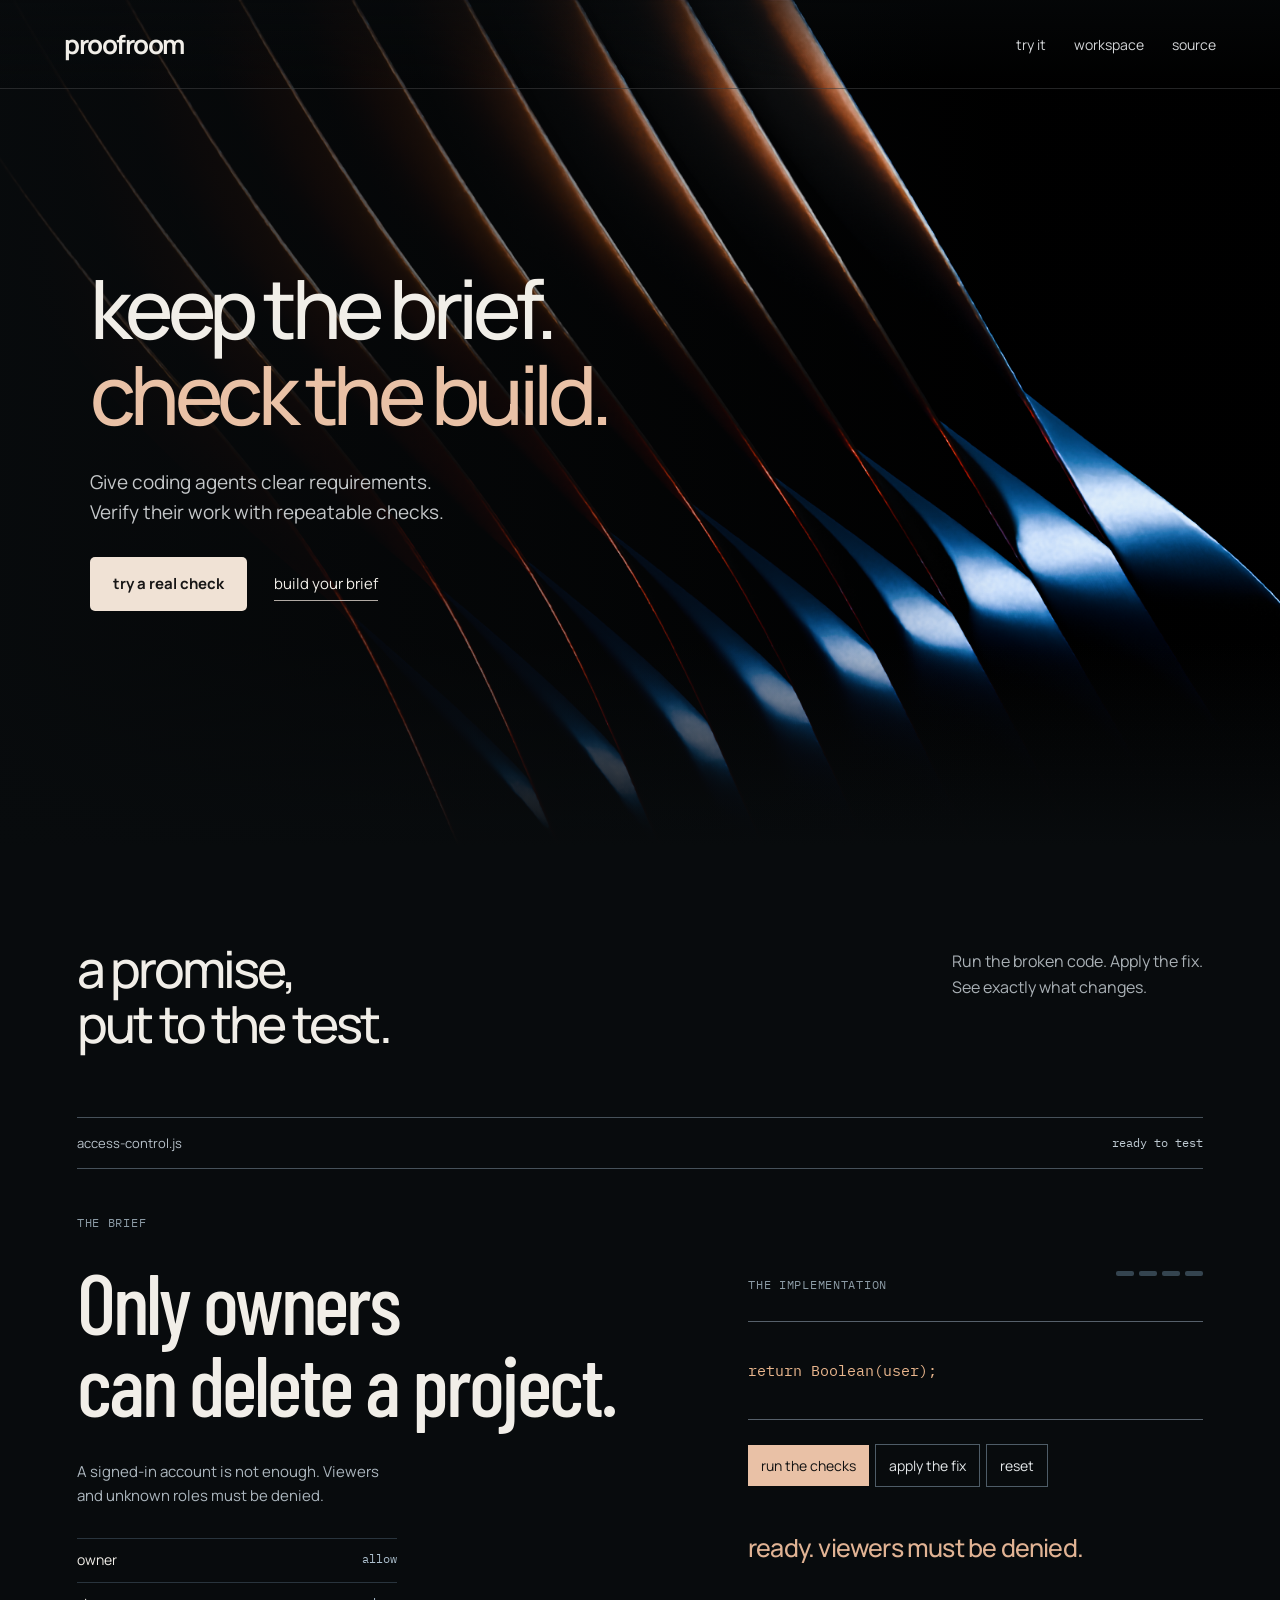
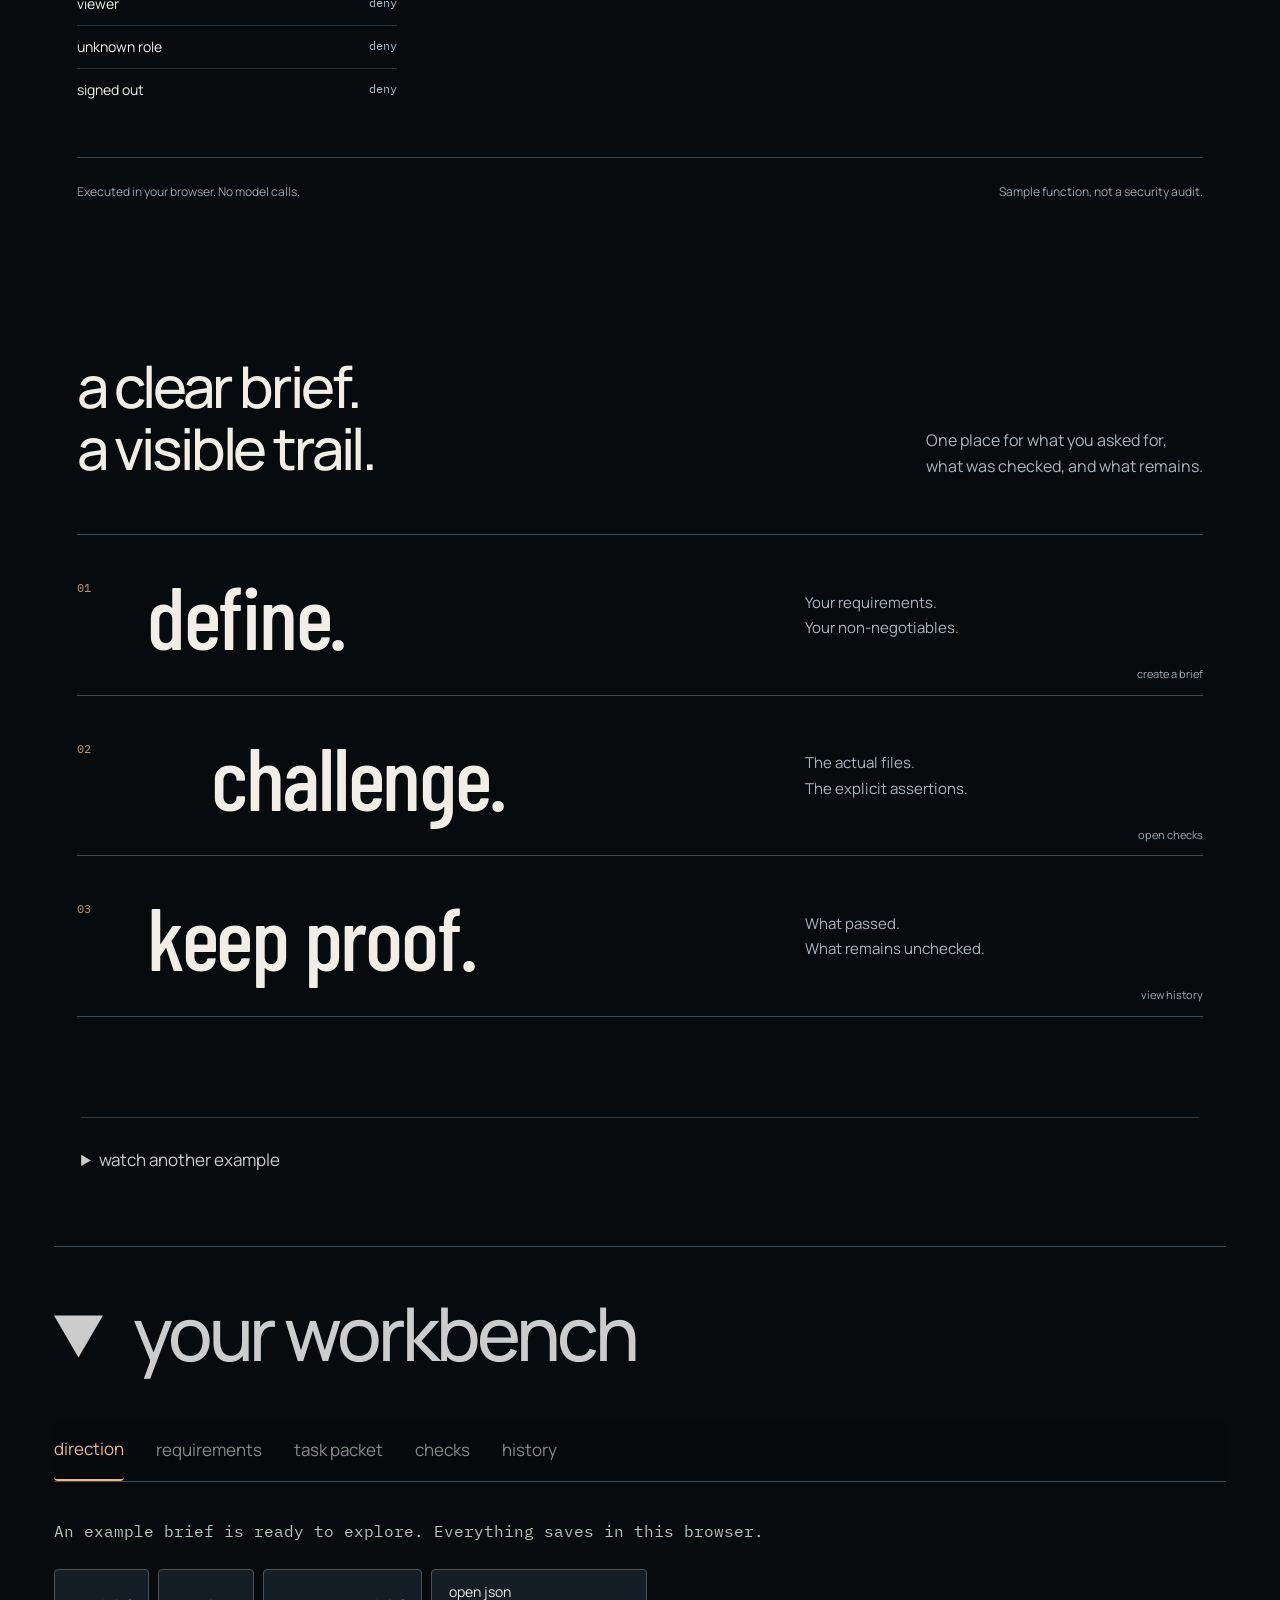
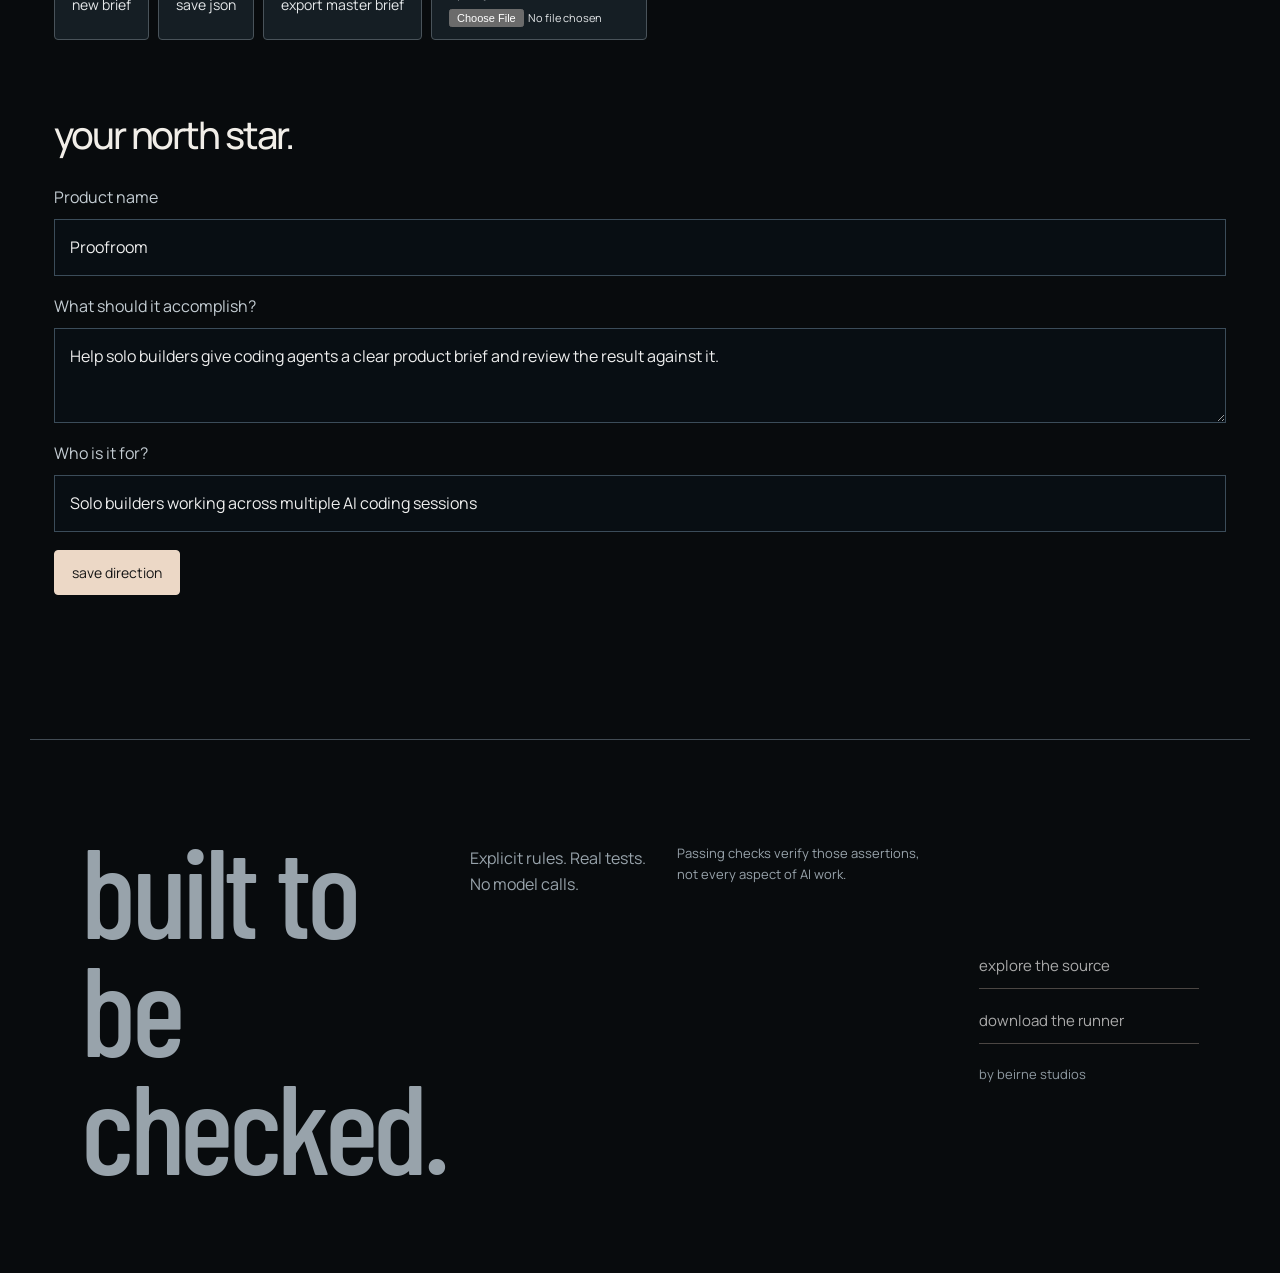
==== index.html @ 12f23645 "Replace card layouts with open typographic composition" ====
<!doctype html>
<html lang="en"><head><meta charset="utf-8"><meta name="viewport" content="width=device-width,initial-scale=1"><title>Proofroom | Keep your AI build on brief</title><meta name="description" content="Define your product, prepare an assignment for your coding AI, and review evidence against your approved requirements."><link rel="stylesheet" href="style.css?v=permissions-8"><link rel="stylesheet" href="cinematic.css?v=3"></head>
<body><header class="masthead"><a class="brand" href="./">proofroom</a><nav aria-label="Main"><a href="#quick-demo">Try it</a><a href="#workspace" id="open-workspace-nav">workspace</a><a href="https://github.com/ebeirne/proofroom" target="_blank" rel="noopener">Source</a></nav></header>
<main><section class="cinema-hero"><video id="hero-motion" autoplay muted loop playsinline preload="metadata" poster="wind-poster.png" aria-hidden="true"><source src="wind-1080p120.mp4" type="video/mp4"></video><div class="hero-shade"></div><div class="hero-copy"><h1>keep the brief.<br><span>check the build.</span></h1><p>Give coding agents clear requirements.<br>Verify their work with repeatable checks.</p><a class="hero-cta" href="#quick-demo">try a real check</a><a class="hero-secondary" href="#workspace" data-open-workspace>build your brief</a></div></section><section id="quick-demo" class="cinema-demo"><div class="section-heading"><h2>a promise,<br>put to the test.</h2><p>Run the broken code. Apply the fix.<br>See exactly what changes.</p></div><div class="app"><div class="toolbar"><span>access-control.js</span><span class="demo-badge" id="demo-badge">ready to test</span></div><div class="panels"><div class="brief"><small>THE BRIEF</small><h3>Only owners<br>can delete a project.</h3><p>A signed-in account is not enough. Viewers and unknown roles must be denied.</p><div class="requirement">owner<span>allow</span></div><div class="requirement">viewer<span>deny</span></div><div class="requirement">unknown role<span>deny</span></div><div class="requirement">signed out<span>deny</span></div></div><div class="evidence"><small>THE IMPLEMENTATION</small><div class="check-meter" aria-hidden="true"><i></i><i></i><i></i><i></i></div><pre id="demo-code">return Boolean(user);</pre><button id="run-demo">run the checks</button><button id="fix-demo">apply the fix</button><button id="reset-demo">reset</button><p id="demo-result" role="status" aria-live="polite">ready. viewers must be denied.</p><ul id="demo-cases" aria-label="Permission check results"></ul></div></div><div class="bottom"><span>Executed in your browser. No model calls.</span><span>Sample function, not a security audit.</span></div></div></section><section class="workflow"><div class="flow-heading"><h2>a clear brief.<br>a visible trail.</h2><p>One place for what you asked for,<br>what was checked, and what remains.</p></div><div class="flow-cards"><a href="#workspace" data-workspace-tab="0"><span class="flow-number">01</span><h3>define.</h3><p>Your requirements.<br>Your non-negotiables.</p><span class="flow-link">create a brief</span></a><a href="#workspace" data-workspace-tab="3"><span class="flow-number">02</span><h3>challenge.</h3><p>The actual files.<br>The explicit assertions.</p><span class="flow-link">open checks</span></a><a href="#workspace" data-workspace-tab="4"><span class="flow-number">03</span><h3>keep proof.</h3><p>What passed.<br>What remains unchecked.</p><span class="flow-link">view history</span></a></div></section><details class="recorded-demo"><summary>watch another example</summary><video controls playsinline preload="metadata" poster="proofroom-demo.jpg?v=technical2" aria-label="20 second Proofroom demo: a failing cart calculation is corrected and passes"><source src="proofroom-demo.mp4?v=technical2" type="video/mp4"></video><p>A recreated walkthrough using real test results. Brief, failed check, fix, passing receipt.</p></details>

<details class="advanced-workspace" open><summary>your workbench</summary><section id="workspace" class="brief-workspace"><p id="notice" role="status" aria-live="polite">An example brief is ready to explore. Everything saves in this browser.</p><div class="brief-toolbar"><button id="new">New brief</button><button id="download">Save JSON</button><button id="master">Export master brief</button><label class="file-label">Open JSON<input id="import" type="file" accept=".json,application/json"></label></div>
<section class="brief-panel"><h2>Your north star.</h2><form id="project-form"><label>Product name<input id="name" maxlength="160" required></label><label>What should it accomplish?<textarea id="goal" maxlength="4000" required></textarea></label><label>Who is it for?<input id="audience" maxlength="500" required></label><button class="primary">Save direction</button></form></section>
<section class="brief-panel"><h2>Make it specific.</h2><p>Each requirement needs an observable check. Human judgments stay human. Test requirements need a real test record.</p><div id="requirements"></div><details><summary>Add or edit a requirement</summary><form id="requirement-form"><div class="form-pair"><label>ID<input id="r-id" placeholder="R4" pattern="[a-zA-Z0-9_-]+" maxlength="64" required></label><label>Type<select id="r-kind"><option value="requirement">Requirement</option><option value="preference">Preference</option><option value="exclusion">Exclusion</option><option value="approval">Needs approval</option></select></label></div><label>What must be true?<textarea id="r-text" required maxlength="4000"></textarea></label><label>How will you check it?<textarea id="r-acceptance" required maxlength="4000"></textarea></label><label>Verification<select id="r-verification"><option value="human">Human review</option><option value="test">Executable test</option></select></label><label>Depends on IDs (optional, comma separated)<input id="r-deps"></label><div class="form-pair"><label>Decision key (optional)<input id="r-key" placeholder="animation" maxlength="100"></label><label>Decision value<input id="r-value" placeholder="trees-only" maxlength="500"></label></div><p class="small-note">Matching decision keys with different values are flagged. Free-text contradictions are not automatically understood.</p><button class="primary">Save requirement</button><button type="button" id="clear-requirement">Clear editor</button></form></details></section>
<section class="brief-panel"><h2>Close the gaps.</h2><div id="questions"></div><button id="save-answers">Save answers</button><form id="question-form"><label>Another decision to resolve<input id="new-question" required maxlength="4000"></label><button>Add question</button></form><div id="issues"></div><p id="brief-status"></p><label>Your name<input id="approver" maxlength="160" placeholder="Who approves this brief?"></label><button id="approval" class="primary">Approve this version</button><p class="small-note">Editing the brief invalidates its approval and clears the current task and review. This is a local acknowledgment, not an authenticated signature.</p></section>
<section class="brief-panel"><h2>One clear assignment.</h2><label>What should the AI do next?<textarea id="objective" placeholder="Implement the first demo flow."></textarea></label><div id="task-picks"></div><p class="small-note">Selected dependencies and all hard project rules travel with the task.</p><button id="make-task" class="primary">Prepare task packet</button><label>Copyable task instructions<textarea id="task-preview" readonly rows="10"></textarea></label><button id="task-download" disabled>Download TASK.md</button></section>
<section class="brief-panel"><h2>Check the actual files.</h2><p>Run repeatable file checks locally. No model calls, no AI tokens, no file uploads to a server.</p><p>Approve your brief first. Map checks to requirement IDs. Select the files your AI changed, then run a review session.</p><label>Checks (JSON)<textarea id="check-rules" rows="10" spellcheck="false"></textarea></label><p class="small-note">Operations: exists, contains, excludes, jsonEquals. Text checks match literal source, not running behavior. JSON checks use JSON Pointer paths. Requirements without checks remain not checked.</p><label>Select project text files<input id="check-files" type="file" multiple></label><p id="selected-files"></p><button id="run-checks" class="primary">Run automated checks</button><button id="demo-checks">Try a failing example</button><button id="download-receipt" disabled>Download receipt</button><div id="auto-results" role="status">No automated session yet.</div><p class="small-note">Files are read as text and never executed. Pass means this specific assertion passed, not that an entire feature is correct. Reports include hashes of the brief, rules and files. Choose fresh files after each code change.</p></section><section class="brief-panel"><h2>Run it where you build.</h2><p>Use the local runner for real Node tests. Use GitHub Actions to repeat them on every push, with a receipt attached to each run.</p><details><summary>Set up local or hosted verification</summary><p>Download or clone Proofroom, save your approved brief as proofroom-brief.json, and configure proofroom.config.json. Node.js 22 or newer is required.</p><pre class="command-example">node runner.cjs /path/to/project --allow-run --out report.json</pre><p>Test commands execute your project's code with your account's permissions. Run trusted projects only. They are not sandboxed locally.</p><p>For hosted runs, copy the runner files and <a href="https://github.com/ebeirne/proofroom/blob/main/.github/workflows/proofroom.yml" target="_blank" rel="noopener">Proofroom workflow</a> into your repository. It runs on pushes to main and manual dispatch, with read-only repository permissions and no configured secrets.</p><p>Private repositories can use the same local runner and GitHub workflow. The browser connection below reads public run status only. GitHub runner quotas and charges are separate from AI tokens.</p><a href="https://github.com/ebeirne/proofroom#local-and-github-verification" target="_blank" rel="noopener">Full setup instructions</a></details><label>Node tests for this project (JSON)<textarea id="node-tests" rows="5" spellcheck="false">[]</textarea></label><p class="small-note">Example: [{"id":"unit","requirement":"R1","args":["--test","test/cart.test.cjs"],"timeoutMs":30000}]. Commands run locally or in Actions, never in this webpage.</p><button id="export-config">Export runner config</button><p><a href="runner-kit.zip" download>Download local runner and GitHub workflow</a></p><label>Public GitHub repository<input id="github-repo" value="ebeirne/proofroom" placeholder="owner/repository"></label><button id="connect-github" class="primary">Connect public GitHub runs</button><p id="hosted-status" role="status"></p><div id="github-runs"></div><label>Import a runner receipt<input id="receipt-file" type="file" accept=".json,application/json"></label><h3>Recent sessions</h3><p class="small-note">Saved in this browser. Imported receipts are labeled separately and are not authenticated.</p><div id="session-history"></div></section></section>
</details><footer class="closing"><div><h2>built to be<br>checked.</h2><p>Explicit rules. Real tests. No model calls.</p><p class="boundary">Passing checks verify those assertions, not every aspect of AI work.</p></div><div class="closing-links"><a href="https://github.com/ebeirne/proofroom">explore the source</a><a href="runner-kit.zip" download>download the runner</a><span>by beirne studios</span></div></footer></main><script src="workspace-tabs.js"></script><script src="permissions-demo.js"></script><script src="quick-demo.js"></script><script src="cinematic.js"></script><script src="brief-core.js"></script><script src="workspace.js"></script><script src="verifier.js"></script><script src="auto-review.js"></script><script src="hosted.js"></script></body></html>
---- style.css ----
@import url('https://fonts.googleapis.com/css2?family=DM+Sans:wght@400;500;600;700&family=IBM+Plex+Mono:wght@400;500&display=swap');
:root{color-scheme:dark;--line:#292929;--muted:#a0a0a0;--ink:#ededed}*{box-sizing:border-box}html{background:#080808;color:var(--ink);scroll-behavior:smooth}body{margin:0;font:16px/1.6 'DM Sans',Arial,sans-serif}a{color:inherit;text-decoration:none}button,input,textarea,select{font:inherit}button,a,input,textarea,select{touch-action:manipulation}button,a{ -webkit-tap-highlight-color:transparent}button{cursor:pointer}button:disabled{opacity:.4;cursor:not-allowed}a:focus-visible,button:focus-visible,input:focus-visible,textarea:focus-visible,select:focus-visible,summary:focus-visible{outline:2px solid #eee;outline-offset:5px}[hidden]{display:none!important}.masthead{max-width:1280px;padding:32px 5vw;margin:auto;display:flex;justify-content:space-between;align-items:center}.brand{font-size:23px;font-weight:600;letter-spacing:-1px;position:relative}.brand:after{content:'';position:absolute;left:0;bottom:-5px;width:22px;height:1px;background:linear-gradient(90deg,#ff7990,#aa87ff,#72dcc5);background-size:300%;animation:spectrum 9s linear infinite;box-shadow:0 0 8px #a897ff80}.masthead nav{display:flex;gap:28px;font-size:13px;color:var(--muted);text-transform:lowercase}.masthead nav a:hover{color:white}main{max-width:1120px;margin:auto;padding:0 32px}.hero{padding:105px 0 64px}.hero h1{font-size:clamp(42px,6.4vw,80px);line-height:1.07;letter-spacing:-.065em;font-weight:500;margin:0 0 30px}.hero h1 span{color:#8c8c8c}.description{font-size:18px;max-width:610px;color:#b8b8b8;margin:0 0 14px}.hero-boundary{font:12px/1.8 'IBM Plex Mono',monospace;color:#858585}.start{display:inline-block;margin-top:20px}button,.primary,.file-label{border:1px solid #3b3b3b;background:#151515;color:#eee;padding:11px 18px;border-radius:4px;font-size:13px;text-transform:lowercase}button:hover,.file-label:hover{border-color:#888;background:#202020}.primary{background:#ececec;color:#101010;border-color:#ececec}.primary:hover{background:#fff;color:#000}.product-demo{border:1px solid var(--line);padding:40px;margin:0 0 30px;border-radius:5px;background:#0c0c0c}.product-demo h2{font-size:clamp(24px,3vw,36px);font-weight:500;line-height:1.2;letter-spacing:-1.2px;margin:0 0 15px;text-transform:lowercase}.product-demo p{color:#aaa;max-width:730px}.command-example{font:16px/1.6 'IBM Plex Mono',monospace;background:#111;border:1px solid #242424;padding:24px;overflow:auto;border-radius:3px}.quick-actions{display:flex;gap:10px;flex-wrap:wrap}#demo-result{font:14px/1.6 'IBM Plex Mono',monospace;margin-top:25px;padding:18px 0;border-top:1px solid var(--line);color:#bbb}#demo-result[data-status=fail]{color:#f3a0a0}#demo-result[data-status=pass]{color:#a4d9b3}.small-note{font-size:12px!important;line-height:1.7;color:#929292!important}.product-demo>a{font-size:12px;border-bottom:1px solid #555}.product-demo video{width:100%;max-height:520px;background:#000;display:block;margin:24px 0}section[aria-labelledby=demo-title]{background:transparent;border:0;padding:20px 0}.how{display:flex;gap:40px;justify-content:space-between;border-block:1px solid var(--line);margin:65px 0;padding:24px 0}.how p{display:flex;gap:15px;align-items:center;font-size:14px;text-transform:lowercase}.how b{font:12px 'IBM Plex Mono',monospace;color:#747474}summary{cursor:pointer;text-transform:lowercase;font-size:15px;padding:20px 0;color:#ccc}details{border-top:1px solid var(--line)}.advanced-workspace{margin:0 0 80px}.workspace-tabs{display:flex;gap:28px;border-bottom:1px solid var(--line);margin:18px 0 36px}.workspace-tabs button{border:0;border-radius:0;background:none;padding:14px 0;color:#888}.workspace-tabs button[aria-selected=true]{color:white;border-bottom:2px solid white}.brief-toolbar{display:flex;gap:10px;flex-wrap:wrap;margin:25px 0 45px}.file-label{cursor:pointer}.file-label input{max-width:180px;border:0;padding:0;display:block;margin-top:8px;font-size:11px}.brief-panel{margin:0 0 50px;max-width:850px}.brief-panel h2{font-size:32px;font-weight:500;letter-spacing:-1px;text-transform:lowercase;margin:20px 0}.brief-panel h3{font-size:17px;font-weight:500;margin:0 0 10px}.brief-panel p{color:#a5a5a5;font-size:14px}.brief-panel label{display:flex;flex-direction:column;gap:8px;font-size:13px;color:#aaa;margin:18px 0}.brief-panel input,.brief-panel textarea,.brief-panel select{width:100%;padding:12px 14px;background:#101010;border:1px solid #363636;border-radius:3px;color:#eee;min-width:0}.brief-panel textarea{min-height:95px;resize:vertical}.brief-panel textarea[spellcheck=false],#task-preview{font:12px/1.7 'IBM Plex Mono',monospace}input[type=checkbox]{width:17px;height:17px;accent-color:#fff}.brief-panel .pick{flex-direction:row;align-items:center}.form-pair{display:grid;grid-template-columns:1fr 1fr;gap:20px}.brief-row,#auto-results article,#github-runs article,#session-history article{padding:24px 0;border-bottom:1px solid var(--line)}.brief-row button{margin:8px 8px 0 0}#notice,#hosted-status,#brief-status{font:12px/1.7 'IBM Plex Mono',monospace;color:#b6c7bb;margin:20px 0}footer{padding:35px 0 55px;border-top:1px solid var(--line);color:#747474;font-size:11px;max-width:850px}footer>div{display:flex;gap:25px;margin-top:25px}footer a{color:#aaa}footer p{max-width:750px}.brief-panel a{border-bottom:1px solid #555}#session-history ul{font:12px/1.8 'IBM Plex Mono',monospace;padding-left:18px}@keyframes spectrum{to{background-position:300% 50%}}@media(max-width:650px){main{padding:0 22px}.masthead{padding:25px 22px}.masthead nav{gap:14px;font-size:11px}.hero{padding:65px 0 40px}.hero h1{font-size:42px}.description{font-size:16px}.product-demo{padding:23px}.how{gap:12px;flex-direction:column;margin:40px 0}.how p{margin:4px 0}.form-pair{grid-template-columns:1fr;gap:0}.brief-panel h2{font-size:28px}.command-example{padding:16px;font-size:13px}footer>div{flex-wrap:wrap}}@media(prefers-reduced-motion:reduce){*{animation:none!important;scroll-behavior:auto!important;transition:none!important}}

.recorded-demo{margin:25px 0}.recorded-demo video{width:100%;max-height:520px}.recorded-demo p{font-size:12px;color:#999}


/* Approved technical registration direction. */
:root{--line:#303238}body{font-family:'IBM Plex Mono',monospace}.masthead{max-width:none;padding:25px 4vw;border-bottom:1px solid var(--line)}.brand{font-size:15px;letter-spacing:-.7px;font-weight:500}.brand:after{display:none}.masthead nav{font-size:11px}main{max-width:1600px;padding:0 4vw}.registration-intro{display:grid;grid-template-columns:1fr 1.5fr;gap:10vw;padding:68px 4vw 20px;align-items:start}.registration-intro p{max-width:340px;font-size:16px;line-height:1.6;margin:0}.registration-intro h1{font-size:clamp(25px,3vw,43px);font-weight:400;line-height:1.13;letter-spacing:-1.8px;margin:0}.registration-intro h1 span{color:#888}.registration{margin:38px 0 0;border-block:1px solid #333;position:relative;padding:30px 0;overflow:hidden}.registration:before,.registration:after{content:'+';position:absolute;color:#888;top:4px;font-size:20px}.registration:before{left:0}.registration:after{right:0}.registration-word{font:500 clamp(55px,14.2vw,220px)/1.25 'IBM Plex Mono',monospace;letter-spacing:-.1em;position:relative;isolation:isolate;width:max-content;margin:auto;color:#ecece5;white-space:nowrap}.registration-word:before{content:attr(data-word);position:absolute;inset:0;color:#335dff;transform:translate(9px,12px);z-index:-1;transition:transform 900ms cubic-bezier(.2,.7,.2,1),opacity 600ms}.registration-word span{mix-blend-mode:screen}.registration[data-state=pass] .registration-word:before{transform:translate(0,0);opacity:.3}.registration[data-state=fail] .registration-word:before{transform:translate(15px,12px);opacity:1}.registration-key{display:flex;justify-content:space-between;font-size:10px;color:#8f96a9;margin:25px 12px 0}.product-description{font-size:13px;color:#a8a8af;line-height:1.8;margin:30px 4vw 45px}.primary{background:#335dff;border-color:#335dff;color:white}.primary:hover{background:#4269ff;color:white}.workspace-tabs button[aria-selected=true]{color:#a5b6ff;border-color:#335dff}.product-demo{margin:0 4vw 30px;padding:30px 0;border:0;border-top:1px solid #333;border-radius:0;background:none}.product-demo h2{font-family:'IBM Plex Mono',monospace;font-size:clamp(23px,2.7vw,37px);font-weight:400;letter-spacing:-1.5px}.command-example{font-size:17px;background:#0d0e11;border-color:#2b2d33;border-radius:0}.product-demo p{font-size:13px}.quick-actions button{border-radius:0}#demo-result{font-size:17px}#demo-result[data-status=fail]{color:#a5b6ff}#demo-result[data-status=pass]{color:#a4d9b3}.how,.advanced-workspace,.recorded-demo,footer{margin-left:4vw;margin-right:4vw}.brief-panel h2{font-size:28px;font-weight:400}.brief-panel h3{font-size:16px}input,textarea,select,button{border-radius:0!important}.recorded-demo{margin-block:25px}.recorded-demo video{width:100%;max-height:520px}.recorded-demo p{font-size:12px;color:#999}@media(max-width:650px){.masthead nav{gap:12px;font-size:9px}.brand{font-size:13px}.registration-intro{grid-template-columns:1fr;gap:25px;padding:40px 2vw 10px}.registration-intro p{font-size:13px}.registration-intro h1{font-size:29px;letter-spacing:-1.2px}.registration{margin-top:25px}.registration-word{font-size:14vw}.registration-key{font-size:8px;margin-inline:0}.product-description{margin:25px 2vw}.product-demo,.how,.advanced-workspace,.recorded-demo,footer{margin-inline:2vw}.product-demo{padding:25px 0}.registration-word:before{transform:translate(4px,6px)}.registration[data-state=fail] .registration-word:before{transform:translate(6px,6px)}#demo-result{font-size:13px}.product-demo h2{font-size:25px}.registration-intro h1{overflow-wrap:normal}}@media(prefers-reduced-motion:reduce){.registration-word:before{transition:none}}

/* Spacious type and a quiet, continuous blue atmosphere. */
body{font-size:18px;isolation:isolate}body:before{content:'';position:fixed;inset:-20%;z-index:-1;pointer-events:none;background:radial-gradient(ellipse at 80% 25%,#234bff25,transparent 43%),radial-gradient(ellipse at 15% 78%,#1b7ca91c,transparent 38%);animation:blue-breath 14s ease-in-out infinite alternate;will-change:transform,opacity}.masthead{padding-block:30px}.brand{font-size:22px}.masthead nav{font-size:16px;gap:25px}.registration-intro p{font-size:25px;color:#92abff}.registration-intro h1{font-size:clamp(32px,3.8vw,55px)}.registration-intro h1 span{color:#8ca6ff}.registration-key{font-size:15px;color:#a3b9ff}.product-description{font-size:20px;line-height:1.6;color:#c3c7d4}.product-demo h2{font-size:clamp(29px,3.5vw,46px)}.product-demo p{font-size:18px}.product-demo .small-note{font-size:16px!important}.command-example{font-size:23px;padding:25px;border-color:#3b4b75;background:#10162680}.quick-actions button,button,.primary,.file-label{font-size:17px;padding:14px 21px}.product-demo>a{font-size:17px}#demo-result{font-size:21px;padding:23px 0}summary{font-size:21px;padding:28px 0}.workspace-tabs{gap:36px}.workspace-tabs button{font-size:21px}.brief-panel{max-width:960px}.brief-panel h2{font-size:36px}.brief-panel h3{font-size:21px}.brief-panel p,.brief-panel label{font-size:17px}.brief-panel .small-note{font-size:15px!important}.brief-panel input,.brief-panel textarea,.brief-panel select{font-size:18px;padding:15px}.brief-panel textarea[spellcheck=false],#task-preview{font-size:16px;line-height:1.7}#notice,#hosted-status,#brief-status{font-size:16px}#session-history ul{font-size:16px}footer{font-size:16px;color:#a4a7b0;max-width:none;padding-block:35px}.recorded-demo p{font-size:16px}.registration-word:before{animation:ink-breath 8s ease-in-out infinite alternate}.registration[data-state=pass] .registration-word:before{animation:none}.registration{border-color:#455379}.primary{background:#4168fa}@keyframes blue-breath{from{opacity:.4;transform:translate(-2%,1%) scale(1)}to{opacity:1;transform:translate(2%,-2%) scale(1.06)}}@keyframes ink-breath{from{filter:brightness(.85)}to{filter:brightness(1.4)}}@media(max-width:650px){.brand{font-size:19px}.masthead nav{font-size:13px;gap:14px}.registration-intro p{font-size:22px}.registration-intro h1{font-size:32px}.registration-key{font-size:12px}.product-description{font-size:18px}.product-demo h2{font-size:29px}.product-demo p{font-size:17px}.command-example{font-size:19px}.quick-actions{gap:10px}.quick-actions button{font-size:16px;padding:12px 16px}#demo-result{font-size:17px}.brief-panel h2{font-size:29px}.workspace-tabs{gap:24px}.workspace-tabs button{font-size:18px}summary{font-size:19px}}@media(prefers-reduced-motion:reduce){body:before,.registration-word:before{animation:none!important;will-change:auto}}

.registration-intro{display:block;padding:65px 4vw 25px}.registration-intro h1{font-size:clamp(29px,3.8vw,55px);max-width:1100px;line-height:1.2}.registration+#quick-demo{margin-top:55px}@media(max-width:650px){.registration-intro{padding:40px 2vw 15px}.registration-intro h1{font-size:29px}.registration+#quick-demo{margin-top:35px}}

#registration-field{position:fixed;inset:0;width:100%;height:100%;z-index:-1;pointer-events:none}body:before{z-index:-2}

/* Pure black, with color confined to the registration marks. */
html,body{background:#000}body:before{display:none}

/* Put the working example first and keep the editor quiet. */
.registration-intro{padding-top:36px;padding-bottom:12px}
.registration{margin-top:18px;padding:12px 0}
.registration-word{font-size:clamp(54px,9vw,136px)}
.registration-key{margin-top:8px}
.registration+#quick-demo{margin-top:24px}
.product-demo{padding-top:24px}
.advanced-workspace[open]{background:#08090bf5;padding:0 24px 24px}
#demo-cases{padding:0;list-style:none;font-size:16px;line-height:1.9}
#demo-cases [data-status=fail]{color:#a5b6ff}
#demo-cases [data-status=pass]{color:#a4d9b3}
@media(max-width:650px){.registration-word{font-size:12vw}.advanced-workspace[open]{padding-inline:14px}#demo-cases{font-size:14px}.registration-intro h1{font-size:27px}}
---- cinematic.css ----
@import url('https://fonts.googleapis.com/css2?family=Barlow+Condensed:wght@500;600&display=swap');
@import url('https://fonts.googleapis.com/css2?family=Manrope:wght@400;500;600;700&display=swap');
:root{--line:#303637;--ink:#f1eee8;--accent:#e8bea1}html,body{background:#080b0d;color:var(--ink)}body{font:17px/1.6 Manrope,sans-serif}main{max-width:none;padding:0}.masthead{position:absolute;z-index:3;inset:0 0 auto;border-color:#ffffff20;padding:26px 5vw;background:linear-gradient(#080b0d85,transparent)}.brand{font:700 26px Manrope;letter-spacing:-1.5px}.masthead nav{font:14px Manrope;gap:28px;color:#d3d5d7}.cinema-hero{position:relative;min-height:740px;height:94svh;max-height:1000px;isolation:isolate;display:flex;align-items:center;overflow:hidden}.cinema-hero video{position:absolute;inset:0;width:100%;height:100%;object-fit:cover;z-index:-3}.hero-shade{position:absolute;inset:0;z-index:-2;background:linear-gradient(90deg,#080b0dee,#080b0d80 42%,#080b0d05 78%),linear-gradient(0deg,#080b0d,transparent 24%)}.hero-copy{padding:110px 7vw 80px;max-width:1000px}.hero-copy h1{font:500 clamp(48px,6.4vw,96px)/1.05 Manrope;letter-spacing:-.067em;margin:0 0 30px}.hero-copy h1 span{color:#e9c1a6}.hero-copy p{font-size:19px;color:#c5c8ca;line-height:1.6;margin:0 0 30px}.hero-cta{display:inline-block;background:#f0e2d5;color:#171616;padding:15px 23px;border-radius:5px;font-size:15px;font-weight:700}.hero-cta:hover{background:white}.hero-secondary{font-size:15px;margin-left:27px;border-bottom:1px solid #b1aaa4;padding-bottom:6px}.cinema-demo,.workflow,.advanced-workspace,.recorded-demo,footer{max-width:1120px;margin:0 auto;padding-left:24px;padding-right:24px}.cinema-demo{padding-top:30px;padding-bottom:90px;scroll-margin-top:30px}.section-heading{display:flex;justify-content:space-between;align-items:end;gap:25px;margin-bottom:35px}h2,.brief-panel h2{font-family:Manrope,sans-serif;letter-spacing:-.055em;font-weight:500}.section-heading h2,.workflow h2{font-size:clamp(35px,4.5vw,60px);line-height:1.08;margin:0}.section-heading p{color:#a9b0b5;font-size:16px}.app{background:#10161a;border:1px solid #3a464e;border-radius:10px;overflow:hidden;box-shadow:0 25px 90px #0006}.toolbar{display:flex;justify-content:space-between;padding:19px 25px;font-size:13px;border-bottom:1px solid #ffffff14;color:#b8c2ca}.dot{color:#e4b899}.panels{display:grid;grid-template-columns:1fr 1.15fr}.brief{padding:35px;border-right:1px solid #ffffff14}.brief small,.evidence small{color:#8b9aa4;font:12px 'IBM Plex Mono';letter-spacing:.06em}.brief h3{font-size:31px;font-weight:500;line-height:1.25;letter-spacing:-1px;margin:25px 0}.brief p{font-size:15px;color:#acb6be;max-width:330px}.requirement{border-top:1px solid #ffffff14;padding:14px 0;font-size:14px;display:flex;justify-content:space-between}.requirement span{color:#adc0ce}.evidence{padding:35px;background:#0c1115}.evidence pre{font:15px/1.8 'IBM Plex Mono';padding:24px 0;white-space:pre-wrap;overflow-wrap:anywhere;color:#e3bb9e;min-height:95px}.evidence button,button,.primary,.file-label{font:14px Manrope;padding:12px 17px;border:1px solid #49535a;color:#e5e8ea;background:#151e24;border-radius:4px!important}.evidence button{margin:0 6px 10px 0}.evidence button:first-of-type,.primary{background:#ecd8c6;color:#151515;border-color:#ecd8c6}.primary:hover{background:#fff0e3;color:#111}.evidence #demo-result{font:500 18px/1.5 Manrope;min-height:55px;padding:20px 0 0;margin:8px 0;color:#e1b394;border:0}.evidence #demo-result[data-status=pass]{color:#b3d1bc}#demo-cases{padding:0;list-style:none;font:12px/2 'IBM Plex Mono';color:#bbc8d1}#demo-cases li{padding:4px 0;border-bottom:1px solid #253039}.bottom{display:flex;justify-content:space-between;gap:20px;padding:18px 25px;border-top:1px solid #ffffff14;color:#98a7b2;font-size:12px}.workflow{padding-bottom:85px;display:grid;grid-template-columns:1fr 1.15fr;gap:60px}.workflow article{padding:0 0 22px;margin:0 0 22px;border-bottom:1px solid #30383e}.workflow h3{font-size:18px;font-weight:500;margin:0 0 9px}.workflow p{font-size:16px;color:#a9b5bd;margin:0}.recorded-demo{border:0}.recorded-demo summary{border-top:1px solid #30383e}.advanced-workspace{padding-top:15px;padding-bottom:45px;border:0}.advanced-workspace>summary{font:500 clamp(28px,4vw,44px) Manrope;letter-spacing:-1.5px;border-top:1px solid #30383e;padding-block:28px}.advanced-workspace[open]{background:#0c1115}.brief-panel{max-width:none}.brief-panel h2{font-size:34px}.brief-panel input,.brief-panel textarea,.brief-panel select{background:#121b21;border-color:#3a474f;font-size:16px;border-radius:4px!important}.brief-panel p,.brief-panel label{font-size:16px}.workspace-tabs button[aria-selected=true]{border-color:#e3b898;color:#e3b898}.workspace-tabs button{font-size:19px;background:none}footer{font-size:13px;margin-top:35px;padding-top:30px;padding-bottom:40px;color:#98a3ab}.recorded-demo p{font-size:14px}a:focus-visible,button:focus-visible,input:focus-visible,textarea:focus-visible,summary:focus-visible{outline:2px solid #e9c1a6;outline-offset:5px}@media(max-width:700px){.masthead{padding:24px}.brand{font-size:23px}.masthead nav{gap:15px;font-size:12px}.cinema-hero{height:85svh;min-height:650px}.hero-copy{padding:110px 24px 70px}.hero-copy h1{font-size:clamp(43px,8.5vw,60px)}.hero-copy p{font-size:16px}.hero-secondary{margin-left:15px;font-size:13px}.hero-cta{padding:13px 16px;font-size:13px}.hero-shade{background:linear-gradient(90deg,#080b0de8,#080b0d55),linear-gradient(0deg,#080b0d,transparent 40%)}.section-heading{display:block}.section-heading p{margin-top:20px}.panels,.workflow{grid-template-columns:1fr}.brief,.evidence{padding:24px}.brief{border-right:0;border-bottom:1px solid #ffffff14}.toolbar{gap:15px;font-size:11px}.bottom{flex-direction:column;gap:5px}.workflow{gap:35px}.cinema-demo{padding-bottom:65px}.evidence button{padding:11px 12px;font-size:12px}.advanced-workspace{margin:0 12px;padding-inline:12px}.brief-toolbar{gap:8px}.workspace-tabs{gap:26px}}

/* Product surfaces follow the lighting and material contrast of the hero. */
.cinema-demo{padding-top:55px}.app{border-color:#495661;box-shadow:0 35px 100px #0009,0 0 65px #23587c12}.toolbar{padding:20px 28px;background:linear-gradient(110deg,#18232b,#13191d)}.demo-badge{border:1px solid #485763;border-radius:30px;padding:4px 12px;color:#bfcbd3;font-size:12px}.app[data-result=fail] .demo-badge{color:#f0c09c;border-color:#8a6246}.app[data-result=pass] .demo-badge{color:#b0d7c0;border-color:#577866}.evidence{position:relative;background:radial-gradient(ellipse at 90% 0,#19304466,transparent 65%),#0b1116}.check-meter{display:flex;gap:5px;position:absolute;right:35px;top:35px}.check-meter i{display:block;width:18px;height:5px;background:#34444f;border-radius:2px;transition:background .35s}.app[data-result=pass] .check-meter i{background:#b0d7c0}.app[data-result=fail] .check-meter i:nth-child(1),.app[data-result=fail] .check-meter i:nth-child(4){background:#b0d7c0}.app[data-result=fail] .check-meter i:nth-child(2),.app[data-result=fail] .check-meter i:nth-child(3){background:#d9a47c}.evidence pre{border-block:1px solid #303c46;padding:25px 0;margin-top:25px}.requirement{padding:17px 0}.requirement span{font-family:'IBM Plex Mono',monospace;font-size:12px}.workflow{display:block;padding-top:10px;padding-bottom:100px}.flow-heading{display:flex;justify-content:space-between;align-items:end;margin-bottom:40px;gap:25px}.flow-heading>p{max-width:360px}.flow-cards{display:grid;grid-template-columns:repeat(3,1fr);gap:16px}.flow-cards>a{position:relative;display:block;padding:27px;border:1px solid #303c44;background:linear-gradient(145deg,#152129,#0c1216);border-radius:9px;transition:transform .25s,border-color .25s}.flow-cards>a:hover{transform:translateY(-5px);border-color:#a27f67}.flow-number{font:12px 'IBM Plex Mono';color:#a9b8c3}.artifact{height:135px;margin:22px 0 28px;position:relative}.artifact-brief,.artifact-receipt{border:1px solid #5f6260;max-width:190px;padding:21px;transform:rotate(-5deg);background:linear-gradient(145deg,#39342e,#151c21);box-shadow:7px 7px 0 #070a0d}.artifact i{display:block;height:3px;margin:9px 0;background:#867967;width:90%}.artifact i:nth-of-type(2){width:65%}.artifact b{font:12px 'IBM Plex Mono';color:#dcc3ad}.artifact-brief b{display:block;margin-top:23px}.artifact-check{display:flex;flex-direction:column;justify-content:center;gap:16px}.artifact-check>span{font-size:13px;color:#9cadba;padding-bottom:12px;border-bottom:1px solid #344550}.artifact-check b{float:right;color:#d0b598}.artifact-receipt{transform:rotate(4deg);background:linear-gradient(145deg,#1a3445,#141c23);border-color:#426074}.artifact-receipt i{background:#617e91}.flow-cards h3{font-size:23px;letter-spacing:-.7px;margin-bottom:14px}.flow-cards p{font-size:14px;line-height:1.7}.flow-link{display:block;margin-top:25px;font-size:13px;color:#ebc7aa}.advanced-workspace{border:1px solid #374651;border-radius:12px;padding:0 28px 32px;background:#0d141a;box-shadow:0 25px 80px #0005}.advanced-workspace[open]{background:linear-gradient(130deg,#15212a,#0c1217 45%)}.advanced-workspace>summary{border:0;padding:26px 0;font-size:34px}.workspace-tabs{position:sticky;top:0;z-index:2;background:#111a21ed;backdrop-filter:blur(14px);padding:0 15px;gap:28px;margin-top:0;border:1px solid #33424d;border-radius:7px;overflow-x:auto}.workspace-tabs button{font-size:15px;white-space:nowrap;flex-shrink:0;padding:19px 0}.brief-toolbar{margin:24px 0;gap:9px}.brief-panel{padding:12px 8px;margin-bottom:20px}.brief-panel h2{font-size:32px}.brief-panel label{color:#c4cdd3}.brief-panel input,.brief-panel textarea,.brief-panel select{background:#080e13;border-color:#3b4c59;padding:15px}.brief-row,#auto-results article,#github-runs article,#session-history article{padding:23px;border:1px solid #354651;border-radius:7px;background:#0b141b;margin:15px 0}.brief-row h3{font-size:19px;letter-spacing:-.5px}.brief-panel .small-note{color:#9baab5!important}.closing{display:flex;justify-content:space-between;gap:40px;padding-top:65px;padding-bottom:65px;margin-top:80px;background:radial-gradient(ellipse at bottom left,#2e211e60,transparent 65%)}.closing h2{font-size:clamp(42px,5vw,68px);line-height:1.06;margin:0 0 25px}.closing p{font-size:16px}.closing .boundary{font-size:13px;max-width:420px}.closing-links{display:flex;flex-direction:column;justify-content:center;gap:20px;font-size:15px}.closing-links a{border-bottom:1px solid #4b4643;padding-bottom:10px}.closing-links span{color:#8f9aa2;font-size:13px}.recorded-demo{margin-bottom:45px}.recorded-demo summary{font-size:17px}@media(max-width:700px){.flow-heading{display:block}.flow-heading p{margin-top:22px}.flow-cards{grid-template-columns:1fr}.flow-cards>a{padding:25px}.artifact{float:right;width:135px;height:115px;margin:0 0 20px 15px}.flow-cards h3{margin-top:20px;max-width:170px}.flow-cards p{clear:both}.flow-link{margin-top:17px}.advanced-workspace{margin-inline:12px;padding:0 16px 20px}.workspace-tabs{gap:23px;padding-inline:12px}.workspace-tabs button{font-size:14px}.brief-panel{padding:8px 0}.brief-row{padding:17px}.closing{flex-direction:column;margin-top:50px}.closing-links{gap:16px}.check-meter{right:24px;top:27px}.check-meter i{width:11px}.flow-heading h2{font-size:40px}}

/* Open editorial composition: large statements, fine rules, functional evidence. */

.cinema-demo,.workflow{max-width:1380px;padding-inline:6vw}.cinema-demo{padding-top:95px;padding-bottom:120px}.section-heading{align-items:start;margin-bottom:65px}.section-heading h2{font-size:clamp(34px,4vw,58px)}.section-heading p{margin-top:8px;max-width:300px}.app{background:none;border:0;border-radius:0;box-shadow:none;overflow:visible}.toolbar{background:none;border-block:1px solid #46515a;padding:15px 0;max-width:none}.demo-badge{border:0;padding:0;font-family:'IBM Plex Mono';font-size:12px}.panels{grid-template-columns:1.25fr 1fr;gap:8vw;align-items:start}.brief{padding:38px 0 0;border:0}.brief h3{font-family:'Barlow Condensed','Arial Narrow',sans-serif;font-weight:500;font-size:clamp(52px,6.6vw,100px);line-height:.98;letter-spacing:-.035em;margin:26px 0 34px;max-width:550px}.brief p{max-width:320px;margin-bottom:30px}.requirement{max-width:320px;padding:10px 0;border-color:#29343d}.evidence{background:none;padding:100px 0 0;position:relative}.check-meter{top:102px;right:0}.evidence pre{padding:35px 0;margin:24px 0;font-size:clamp(13px,1.2vw,18px);color:#e9b68d;border-block-color:#56606a}.evidence button{border-radius:0!important;background:none;border-color:#4e5c67;padding:11px 13px}.evidence button:first-of-type{background:#e9c1a6;color:#111;border:0}.evidence #demo-result{font-size:25px;letter-spacing:-.8px;padding-top:24px}.bottom{background:none;padding:24px 0;border-color:#38434c;margin-top:45px}.workflow{padding-bottom:100px}.flow-heading{margin-bottom:55px}.flow-cards{display:block}.flow-cards>a{display:grid;grid-template-columns:50px 1.6fr 1fr;align-items:center;gap:20px;border:0;border-top:1px solid #424c54;border-radius:0;background:none;padding:35px 0;position:relative;transition:color .25s}.flow-cards>a:last-child{border-bottom:1px solid #424c54}.flow-cards>a:hover{transform:none;border-color:#b59175;color:#efc29f}.flow-cards h3{font-family:'Barlow Condensed','Arial Narrow',sans-serif;font-size:clamp(58px,7vw,104px);font-weight:500;letter-spacing:-.025em;line-height:1;margin:0}.flow-cards>a:nth-child(2) h3{padding-left:5vw}.flow-cards p{font-size:15px}.flow-link{position:absolute;right:0;bottom:12px;font-size:11px;margin:0;color:#9eabb6}.flow-number{align-self:start;padding-top:10px;color:#b79378}.advanced-workspace{max-width:1220px;background:none!important;border:0;box-shadow:none;border-radius:0;padding:0 4vw 35px}.advanced-workspace>summary{font-size:clamp(40px,5.8vw,80px);letter-spacing:-.055em;padding:35px 0;border-top:1px solid #424c54}.workspace-tabs{background:#080b0df5;border:0;border-bottom:1px solid #424c54;border-radius:0;padding:0;gap:32px;backdrop-filter:none}.workspace-tabs button{font-size:17px}.brief-panel{padding:20px 0}.brief-panel h2{font-size:38px}.brief-row,#auto-results article,#github-runs article,#session-history article{background:none;border:0;border-bottom:1px solid #36424c;border-radius:0;padding:24px 0}.brief-panel input,.brief-panel textarea,.brief-panel select{border-radius:0!important}.recorded-demo{max-width:1220px;padding-inline:4vw}.closing{max-width:1220px;background:none;padding-inline:4vw;border-top:1px solid #424c54}.closing h2{font-family:'Barlow Condensed','Arial Narrow',sans-serif;font-size:clamp(70px,10vw,145px);letter-spacing:-.035em;line-height:.92}.closing-links{min-width:220px}@media(max-width:700px){.cinema-demo{padding-top:65px;padding-bottom:75px}.section-heading{margin-bottom:30px}.panels{grid-template-columns:1fr;gap:30px}.brief h3{font-size:65px;max-width:350px}.evidence{padding-top:20px}.check-meter{top:25px}.evidence pre{font-size:16px}.brief .requirement{max-width:none}.bottom{margin-top:25px}.flow-cards>a{grid-template-columns:28px 1fr;gap:12px;padding:28px 0 35px}.flow-cards h3{font-size:64px;max-width:none;margin:0}.flow-cards p{grid-column:2;margin:10px 0 0;clear:none}.flow-cards>a:nth-child(2) h3{padding-left:0}.flow-link{font-size:11px}.advanced-workspace{margin:0;padding-inline:6vw}.workspace-tabs{gap:23px}.workspace-tabs button{font-size:14px}.closing{padding-inline:6vw}.closing h2{font-size:85px}}
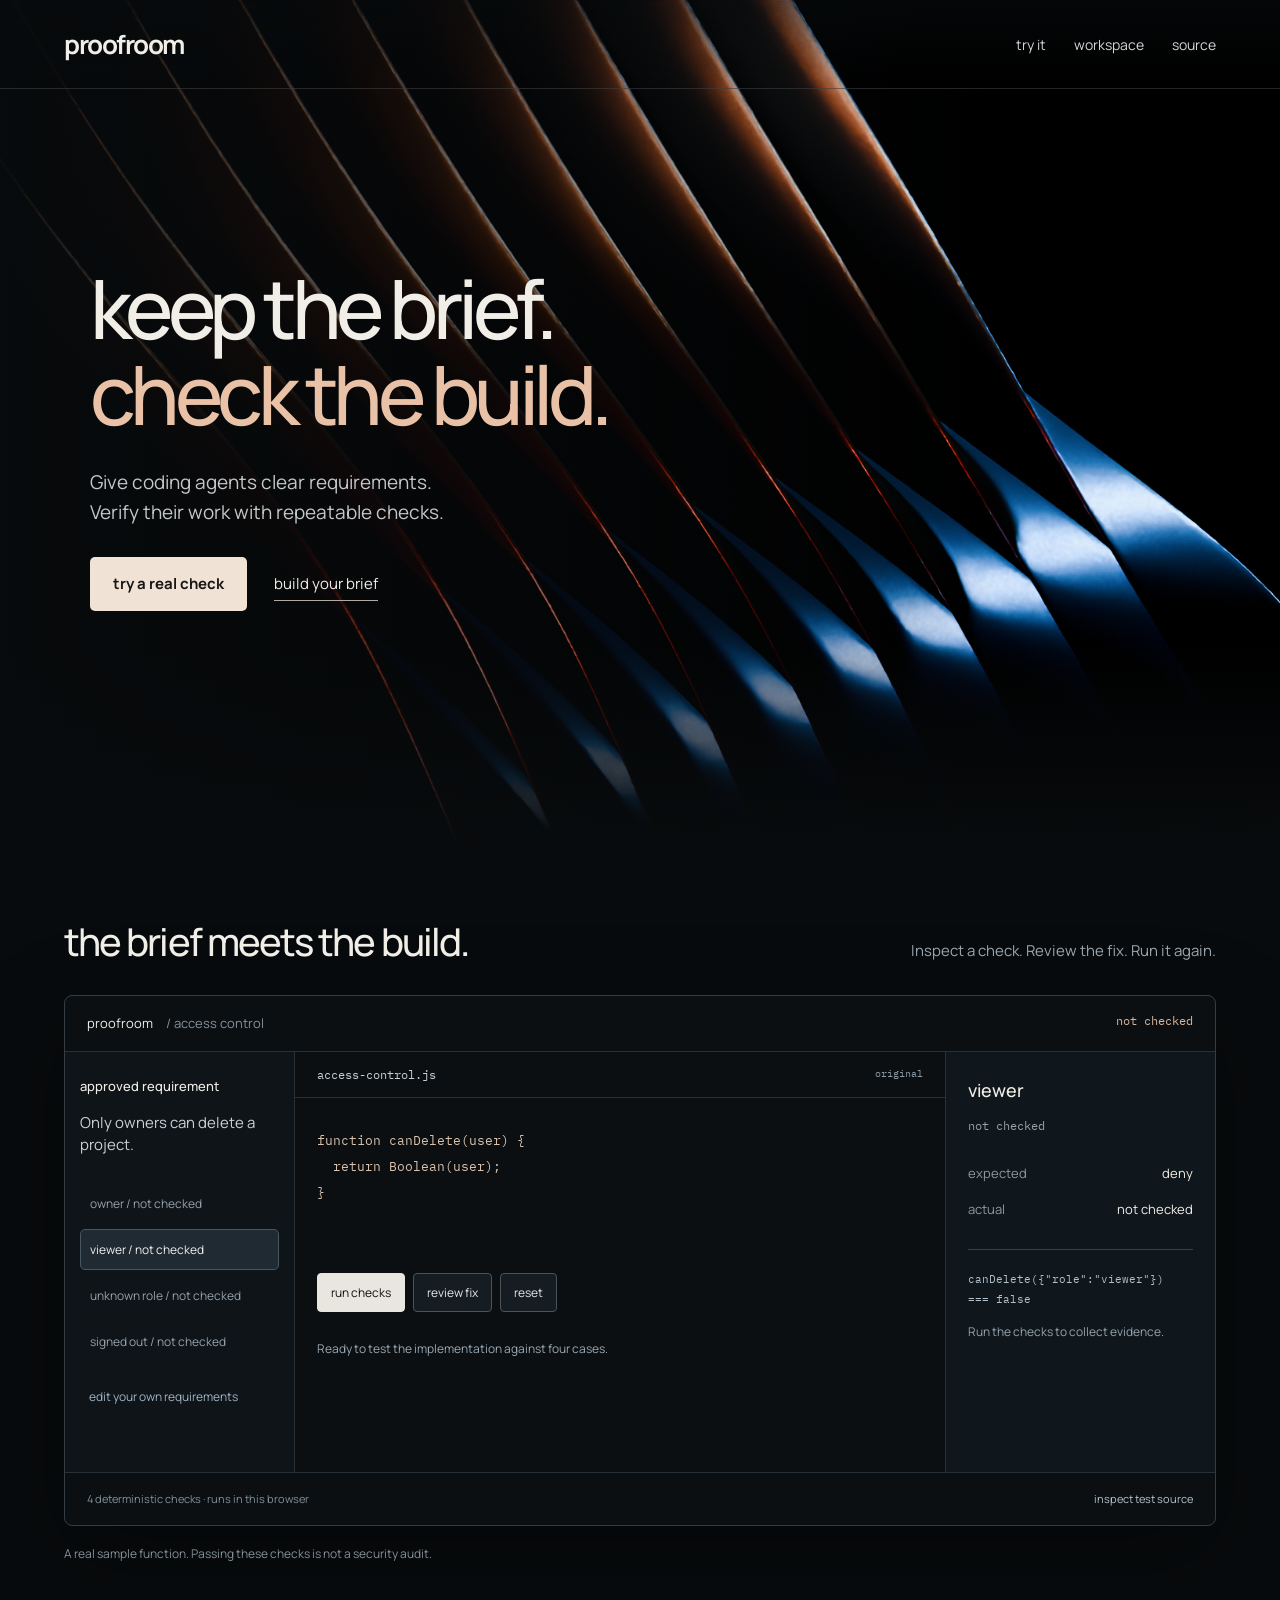
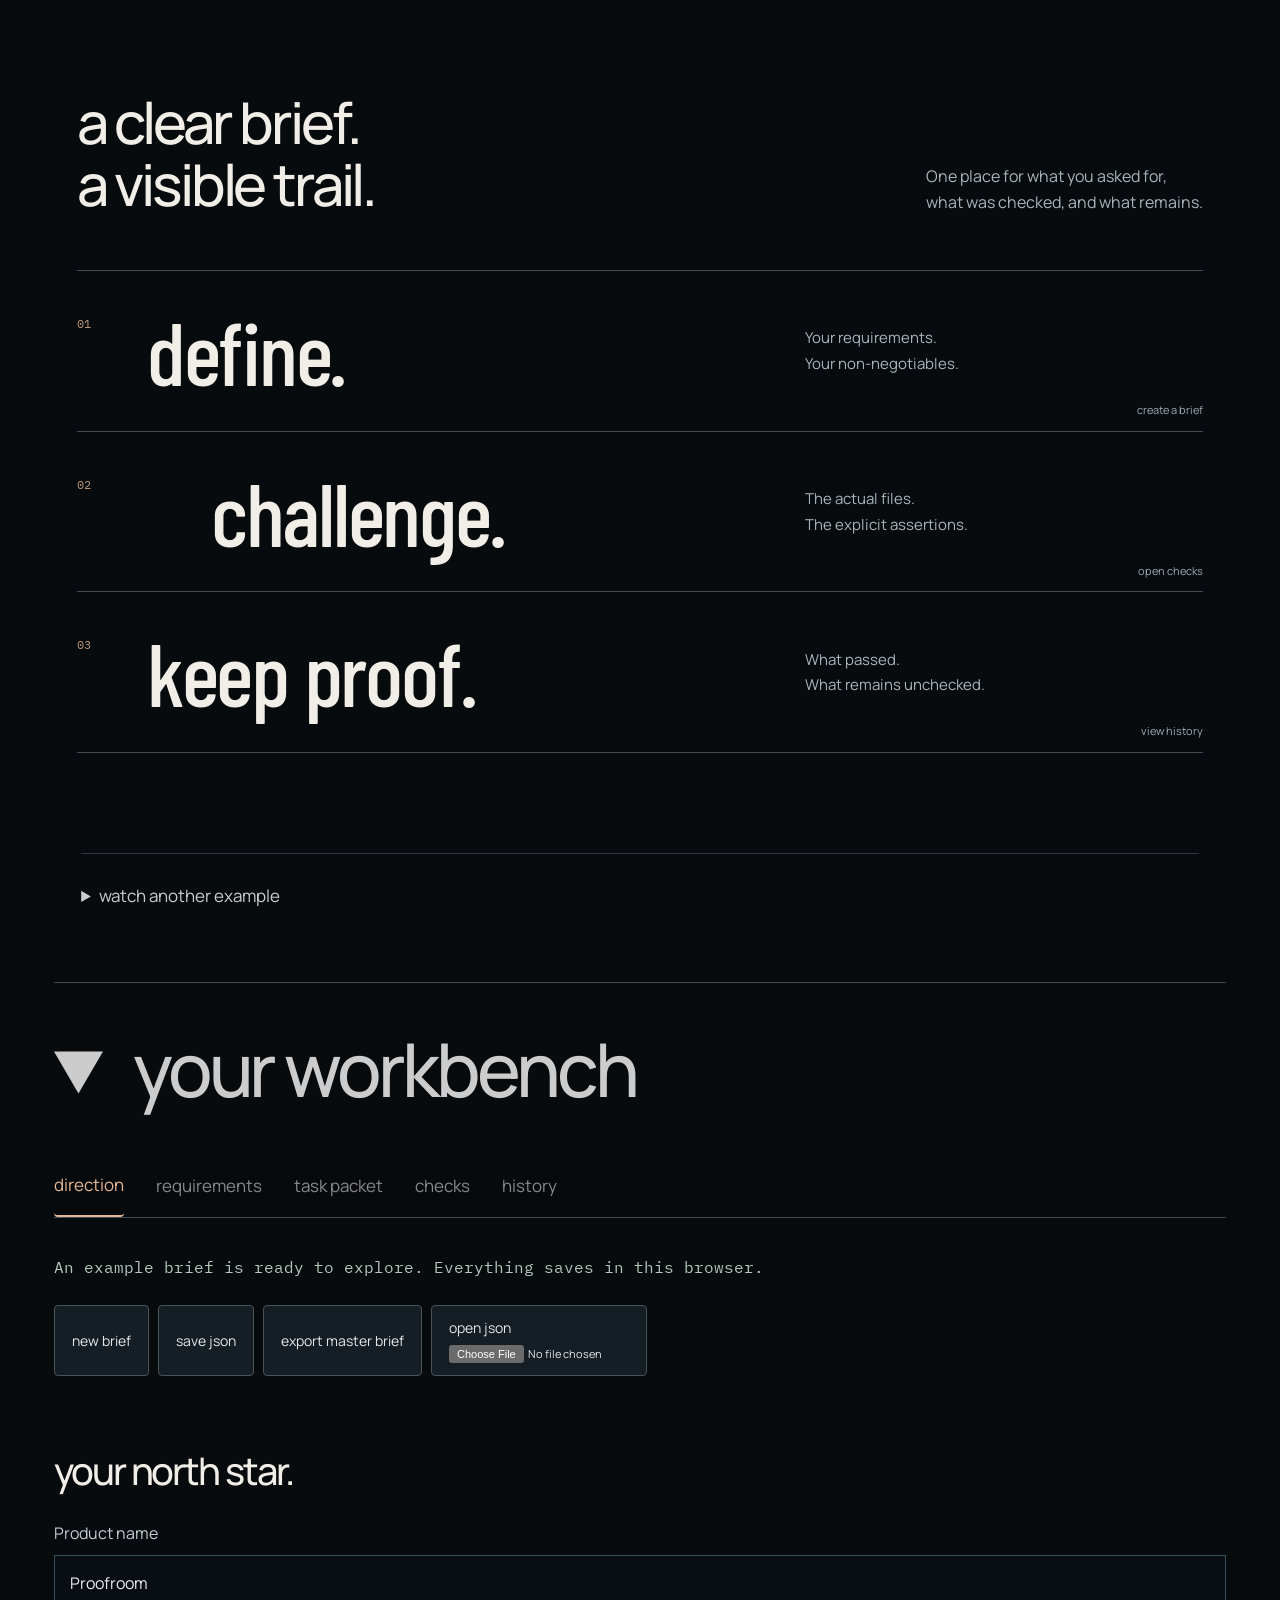
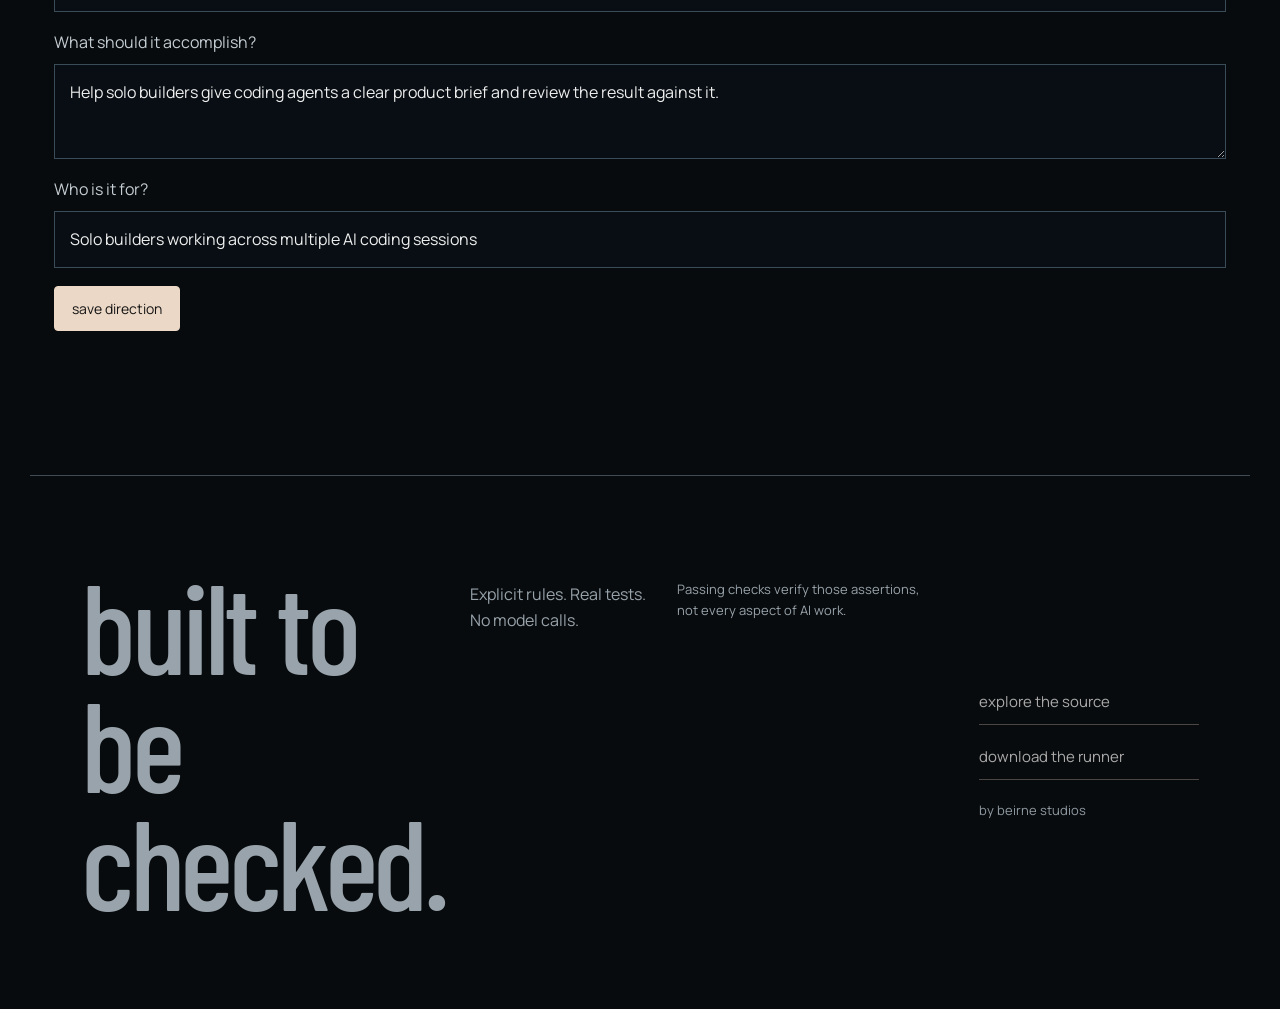
==== commit 83cf1f4b: "Build inspectable review flow with code diff and fresh evidence" ====
--- a/index.html
+++ b/index.html
@@ -1,7 +1,7 @@
 <!doctype html>
-<html lang="en"><head><meta charset="utf-8"><meta name="viewport" content="width=device-width,initial-scale=1"><title>Proofroom | Keep your AI build on brief</title><meta name="description" content="Define your product, prepare an assignment for your coding AI, and review evidence against your approved requirements."><link rel="stylesheet" href="style.css?v=permissions-8"><link rel="stylesheet" href="cinematic.css?v=3"></head>
+<html lang="en"><head><meta charset="utf-8"><meta name="viewport" content="width=device-width,initial-scale=1"><title>Proofroom | Keep your AI build on brief</title><meta name="description" content="Define your product, prepare an assignment for your coding AI, and review evidence against your approved requirements."><link rel="stylesheet" href="style.css?v=permissions-8"><link rel="stylesheet" href="cinematic.css?v=4"></head>
 <body><header class="masthead"><a class="brand" href="./">proofroom</a><nav aria-label="Main"><a href="#quick-demo">Try it</a><a href="#workspace" id="open-workspace-nav">workspace</a><a href="https://github.com/ebeirne/proofroom" target="_blank" rel="noopener">Source</a></nav></header>
-<main><section class="cinema-hero"><video id="hero-motion" autoplay muted loop playsinline preload="metadata" poster="wind-poster.png" aria-hidden="true"><source src="wind-1080p120.mp4" type="video/mp4"></video><div class="hero-shade"></div><div class="hero-copy"><h1>keep the brief.<br><span>check the build.</span></h1><p>Give coding agents clear requirements.<br>Verify their work with repeatable checks.</p><a class="hero-cta" href="#quick-demo">try a real check</a><a class="hero-secondary" href="#workspace" data-open-workspace>build your brief</a></div></section><section id="quick-demo" class="cinema-demo"><div class="section-heading"><h2>a promise,<br>put to the test.</h2><p>Run the broken code. Apply the fix.<br>See exactly what changes.</p></div><div class="app"><div class="toolbar"><span>access-control.js</span><span class="demo-badge" id="demo-badge">ready to test</span></div><div class="panels"><div class="brief"><small>THE BRIEF</small><h3>Only owners<br>can delete a project.</h3><p>A signed-in account is not enough. Viewers and unknown roles must be denied.</p><div class="requirement">owner<span>allow</span></div><div class="requirement">viewer<span>deny</span></div><div class="requirement">unknown role<span>deny</span></div><div class="requirement">signed out<span>deny</span></div></div><div class="evidence"><small>THE IMPLEMENTATION</small><div class="check-meter" aria-hidden="true"><i></i><i></i><i></i><i></i></div><pre id="demo-code">return Boolean(user);</pre><button id="run-demo">run the checks</button><button id="fix-demo">apply the fix</button><button id="reset-demo">reset</button><p id="demo-result" role="status" aria-live="polite">ready. viewers must be denied.</p><ul id="demo-cases" aria-label="Permission check results"></ul></div></div><div class="bottom"><span>Executed in your browser. No model calls.</span><span>Sample function, not a security audit.</span></div></div></section><section class="workflow"><div class="flow-heading"><h2>a clear brief.<br>a visible trail.</h2><p>One place for what you asked for,<br>what was checked, and what remains.</p></div><div class="flow-cards"><a href="#workspace" data-workspace-tab="0"><span class="flow-number">01</span><h3>define.</h3><p>Your requirements.<br>Your non-negotiables.</p><span class="flow-link">create a brief</span></a><a href="#workspace" data-workspace-tab="3"><span class="flow-number">02</span><h3>challenge.</h3><p>The actual files.<br>The explicit assertions.</p><span class="flow-link">open checks</span></a><a href="#workspace" data-workspace-tab="4"><span class="flow-number">03</span><h3>keep proof.</h3><p>What passed.<br>What remains unchecked.</p><span class="flow-link">view history</span></a></div></section><details class="recorded-demo"><summary>watch another example</summary><video controls playsinline preload="metadata" poster="proofroom-demo.jpg?v=technical2" aria-label="20 second Proofroom demo: a failing cart calculation is corrected and passes"><source src="proofroom-demo.mp4?v=technical2" type="video/mp4"></video><p>A recreated walkthrough using real test results. Brief, failed check, fix, passing receipt.</p></details>
+<main><section class="cinema-hero"><video id="hero-motion" autoplay muted loop playsinline preload="metadata" poster="wind-poster.png" aria-hidden="true"><source src="wind-1080p120.mp4" type="video/mp4"></video><div class="hero-shade"></div><div class="hero-copy"><h1>keep the brief.<br><span>check the build.</span></h1><p>Give coding agents clear requirements.<br>Verify their work with repeatable checks.</p><a class="hero-cta" href="#quick-demo">try a real check</a><a class="hero-secondary" href="#workspace" data-open-workspace>build your brief</a></div></section><section id="quick-demo" class="review-section"><div class="review-intro"><h2>the brief meets the build.</h2><p>Inspect a check. Review the fix. Run it again.</p></div><div class="review-app"><div class="review-top"><span>proofroom <span class="dim">/ access control</span></span><span id="review-summary" role="status" aria-live="polite">not checked</span></div><div class="review-body"><aside class="review-sidebar"><h3>approved requirement</h3><p>Only owners can delete a project.</p><div id="review-checks" aria-label="Select a permission check"></div><a href="#workspace" data-workspace-tab="1">edit your own requirements</a></aside><div class="review-editor"><div class="review-file">access-control.js <span id="review-revision">original</span></div><pre id="review-source"></pre><div id="review-diff" hidden><span>proposed change</span><pre class="removed">− return Boolean(user);</pre><pre class="added">+ return user?.role === 'owner';</pre></div><div class="review-actions"><button id="review-run">run checks</button><button id="review-fix">review fix</button><button id="review-reset">reset</button></div><p id="review-message" role="status">Ready to test the implementation against four cases.</p></div><section class="review-inspector" aria-label="Selected check evidence"><h3 id="review-selected">viewer</h3><p id="review-verdict">not checked</p><dl><dt>expected</dt><dd id="review-expected">deny</dd><dt>actual</dt><dd id="review-actual">not checked</dd></dl><pre id="review-assertion"></pre><p id="review-explanation">Run the checks to collect evidence.</p></section></div><div class="review-bottom"><span>4 deterministic checks · runs in this browser</span><a href="https://github.com/ebeirne/proofroom/blob/main/permissions-demo.js">inspect test source</a></div></div><p class="review-boundary">A real sample function. Passing these checks is not a security audit.</p></section><section class="workflow"><div class="flow-heading"><h2>a clear brief.<br>a visible trail.</h2><p>One place for what you asked for,<br>what was checked, and what remains.</p></div><div class="flow-cards"><a href="#workspace" data-workspace-tab="0"><span class="flow-number">01</span><h3>define.</h3><p>Your requirements.<br>Your non-negotiables.</p><span class="flow-link">create a brief</span></a><a href="#workspace" data-workspace-tab="3"><span class="flow-number">02</span><h3>challenge.</h3><p>The actual files.<br>The explicit assertions.</p><span class="flow-link">open checks</span></a><a href="#workspace" data-workspace-tab="4"><span class="flow-number">03</span><h3>keep proof.</h3><p>What passed.<br>What remains unchecked.</p><span class="flow-link">view history</span></a></div></section><details class="recorded-demo"><summary>watch another example</summary><video controls playsinline preload="metadata" poster="proofroom-demo.jpg?v=technical2" aria-label="20 second Proofroom demo: a failing cart calculation is corrected and passes"><source src="proofroom-demo.mp4?v=technical2" type="video/mp4"></video><p>A recreated walkthrough using real test results. Brief, failed check, fix, passing receipt.</p></details>
 
 <details class="advanced-workspace" open><summary>your workbench</summary><section id="workspace" class="brief-workspace"><p id="notice" role="status" aria-live="polite">An example brief is ready to explore. Everything saves in this browser.</p><div class="brief-toolbar"><button id="new">New brief</button><button id="download">Save JSON</button><button id="master">Export master brief</button><label class="file-label">Open JSON<input id="import" type="file" accept=".json,application/json"></label></div>
 <section class="brief-panel"><h2>Your north star.</h2><form id="project-form"><label>Product name<input id="name" maxlength="160" required></label><label>What should it accomplish?<textarea id="goal" maxlength="4000" required></textarea></label><label>Who is it for?<input id="audience" maxlength="500" required></label><button class="primary">Save direction</button></form></section>
@@ -9,4 +9,4 @@
 <section class="brief-panel"><h2>Close the gaps.</h2><div id="questions"></div><button id="save-answers">Save answers</button><form id="question-form"><label>Another decision to resolve<input id="new-question" required maxlength="4000"></label><button>Add question</button></form><div id="issues"></div><p id="brief-status"></p><label>Your name<input id="approver" maxlength="160" placeholder="Who approves this brief?"></label><button id="approval" class="primary">Approve this version</button><p class="small-note">Editing the brief invalidates its approval and clears the current task and review. This is a local acknowledgment, not an authenticated signature.</p></section>
 <section class="brief-panel"><h2>One clear assignment.</h2><label>What should the AI do next?<textarea id="objective" placeholder="Implement the first demo flow."></textarea></label><div id="task-picks"></div><p class="small-note">Selected dependencies and all hard project rules travel with the task.</p><button id="make-task" class="primary">Prepare task packet</button><label>Copyable task instructions<textarea id="task-preview" readonly rows="10"></textarea></label><button id="task-download" disabled>Download TASK.md</button></section>
 <section class="brief-panel"><h2>Check the actual files.</h2><p>Run repeatable file checks locally. No model calls, no AI tokens, no file uploads to a server.</p><p>Approve your brief first. Map checks to requirement IDs. Select the files your AI changed, then run a review session.</p><label>Checks (JSON)<textarea id="check-rules" rows="10" spellcheck="false"></textarea></label><p class="small-note">Operations: exists, contains, excludes, jsonEquals. Text checks match literal source, not running behavior. JSON checks use JSON Pointer paths. Requirements without checks remain not checked.</p><label>Select project text files<input id="check-files" type="file" multiple></label><p id="selected-files"></p><button id="run-checks" class="primary">Run automated checks</button><button id="demo-checks">Try a failing example</button><button id="download-receipt" disabled>Download receipt</button><div id="auto-results" role="status">No automated session yet.</div><p class="small-note">Files are read as text and never executed. Pass means this specific assertion passed, not that an entire feature is correct. Reports include hashes of the brief, rules and files. Choose fresh files after each code change.</p></section><section class="brief-panel"><h2>Run it where you build.</h2><p>Use the local runner for real Node tests. Use GitHub Actions to repeat them on every push, with a receipt attached to each run.</p><details><summary>Set up local or hosted verification</summary><p>Download or clone Proofroom, save your approved brief as proofroom-brief.json, and configure proofroom.config.json. Node.js 22 or newer is required.</p><pre class="command-example">node runner.cjs /path/to/project --allow-run --out report.json</pre><p>Test commands execute your project's code with your account's permissions. Run trusted projects only. They are not sandboxed locally.</p><p>For hosted runs, copy the runner files and <a href="https://github.com/ebeirne/proofroom/blob/main/.github/workflows/proofroom.yml" target="_blank" rel="noopener">Proofroom workflow</a> into your repository. It runs on pushes to main and manual dispatch, with read-only repository permissions and no configured secrets.</p><p>Private repositories can use the same local runner and GitHub workflow. The browser connection below reads public run status only. GitHub runner quotas and charges are separate from AI tokens.</p><a href="https://github.com/ebeirne/proofroom#local-and-github-verification" target="_blank" rel="noopener">Full setup instructions</a></details><label>Node tests for this project (JSON)<textarea id="node-tests" rows="5" spellcheck="false">[]</textarea></label><p class="small-note">Example: [{"id":"unit","requirement":"R1","args":["--test","test/cart.test.cjs"],"timeoutMs":30000}]. Commands run locally or in Actions, never in this webpage.</p><button id="export-config">Export runner config</button><p><a href="runner-kit.zip" download>Download local runner and GitHub workflow</a></p><label>Public GitHub repository<input id="github-repo" value="ebeirne/proofroom" placeholder="owner/repository"></label><button id="connect-github" class="primary">Connect public GitHub runs</button><p id="hosted-status" role="status"></p><div id="github-runs"></div><label>Import a runner receipt<input id="receipt-file" type="file" accept=".json,application/json"></label><h3>Recent sessions</h3><p class="small-note">Saved in this browser. Imported receipts are labeled separately and are not authenticated.</p><div id="session-history"></div></section></section>
-</details><footer class="closing"><div><h2>built to be<br>checked.</h2><p>Explicit rules. Real tests. No model calls.</p><p class="boundary">Passing checks verify those assertions, not every aspect of AI work.</p></div><div class="closing-links"><a href="https://github.com/ebeirne/proofroom">explore the source</a><a href="runner-kit.zip" download>download the runner</a><span>by beirne studios</span></div></footer></main><script src="workspace-tabs.js"></script><script src="permissions-demo.js"></script><script src="quick-demo.js"></script><script src="cinematic.js"></script><script src="brief-core.js"></script><script src="workspace.js"></script><script src="verifier.js"></script><script src="auto-review.js"></script><script src="hosted.js"></script></body></html>+</details><footer class="closing"><div><h2>built to be<br>checked.</h2><p>Explicit rules. Real tests. No model calls.</p><p class="boundary">Passing checks verify those assertions, not every aspect of AI work.</p></div><div class="closing-links"><a href="https://github.com/ebeirne/proofroom">explore the source</a><a href="runner-kit.zip" download>download the runner</a><span>by beirne studios</span></div></footer></main><script src="workspace-tabs.js"></script><script src="permissions-demo.js"></script><script src="review-ui.js"></script><script src="cinematic.js"></script><script src="brief-core.js"></script><script src="workspace.js"></script><script src="verifier.js"></script><script src="auto-review.js"></script><script src="hosted.js"></script></body></html>
--- a/cinematic.css
+++ b/cinematic.css
@@ -8,3 +8,5 @@
 /* Open editorial composition: large statements, fine rules, functional evidence. */
 
 .cinema-demo,.workflow{max-width:1380px;padding-inline:6vw}.cinema-demo{padding-top:95px;padding-bottom:120px}.section-heading{align-items:start;margin-bottom:65px}.section-heading h2{font-size:clamp(34px,4vw,58px)}.section-heading p{margin-top:8px;max-width:300px}.app{background:none;border:0;border-radius:0;box-shadow:none;overflow:visible}.toolbar{background:none;border-block:1px solid #46515a;padding:15px 0;max-width:none}.demo-badge{border:0;padding:0;font-family:'IBM Plex Mono';font-size:12px}.panels{grid-template-columns:1.25fr 1fr;gap:8vw;align-items:start}.brief{padding:38px 0 0;border:0}.brief h3{font-family:'Barlow Condensed','Arial Narrow',sans-serif;font-weight:500;font-size:clamp(52px,6.6vw,100px);line-height:.98;letter-spacing:-.035em;margin:26px 0 34px;max-width:550px}.brief p{max-width:320px;margin-bottom:30px}.requirement{max-width:320px;padding:10px 0;border-color:#29343d}.evidence{background:none;padding:100px 0 0;position:relative}.check-meter{top:102px;right:0}.evidence pre{padding:35px 0;margin:24px 0;font-size:clamp(13px,1.2vw,18px);color:#e9b68d;border-block-color:#56606a}.evidence button{border-radius:0!important;background:none;border-color:#4e5c67;padding:11px 13px}.evidence button:first-of-type{background:#e9c1a6;color:#111;border:0}.evidence #demo-result{font-size:25px;letter-spacing:-.8px;padding-top:24px}.bottom{background:none;padding:24px 0;border-color:#38434c;margin-top:45px}.workflow{padding-bottom:100px}.flow-heading{margin-bottom:55px}.flow-cards{display:block}.flow-cards>a{display:grid;grid-template-columns:50px 1.6fr 1fr;align-items:center;gap:20px;border:0;border-top:1px solid #424c54;border-radius:0;background:none;padding:35px 0;position:relative;transition:color .25s}.flow-cards>a:last-child{border-bottom:1px solid #424c54}.flow-cards>a:hover{transform:none;border-color:#b59175;color:#efc29f}.flow-cards h3{font-family:'Barlow Condensed','Arial Narrow',sans-serif;font-size:clamp(58px,7vw,104px);font-weight:500;letter-spacing:-.025em;line-height:1;margin:0}.flow-cards>a:nth-child(2) h3{padding-left:5vw}.flow-cards p{font-size:15px}.flow-link{position:absolute;right:0;bottom:12px;font-size:11px;margin:0;color:#9eabb6}.flow-number{align-self:start;padding-top:10px;color:#b79378}.advanced-workspace{max-width:1220px;background:none!important;border:0;box-shadow:none;border-radius:0;padding:0 4vw 35px}.advanced-workspace>summary{font-size:clamp(40px,5.8vw,80px);letter-spacing:-.055em;padding:35px 0;border-top:1px solid #424c54}.workspace-tabs{background:#080b0df5;border:0;border-bottom:1px solid #424c54;border-radius:0;padding:0;gap:32px;backdrop-filter:none}.workspace-tabs button{font-size:17px}.brief-panel{padding:20px 0}.brief-panel h2{font-size:38px}.brief-row,#auto-results article,#github-runs article,#session-history article{background:none;border:0;border-bottom:1px solid #36424c;border-radius:0;padding:24px 0}.brief-panel input,.brief-panel textarea,.brief-panel select{border-radius:0!important}.recorded-demo{max-width:1220px;padding-inline:4vw}.closing{max-width:1220px;background:none;padding-inline:4vw;border-top:1px solid #424c54}.closing h2{font-family:'Barlow Condensed','Arial Narrow',sans-serif;font-size:clamp(70px,10vw,145px);letter-spacing:-.035em;line-height:.92}.closing-links{min-width:220px}@media(max-width:700px){.cinema-demo{padding-top:65px;padding-bottom:75px}.section-heading{margin-bottom:30px}.panels{grid-template-columns:1fr;gap:30px}.brief h3{font-size:65px;max-width:350px}.evidence{padding-top:20px}.check-meter{top:25px}.evidence pre{font-size:16px}.brief .requirement{max-width:none}.bottom{margin-top:25px}.flow-cards>a{grid-template-columns:28px 1fr;gap:12px;padding:28px 0 35px}.flow-cards h3{font-size:64px;max-width:none;margin:0}.flow-cards p{grid-column:2;margin:10px 0 0;clear:none}.flow-cards>a:nth-child(2) h3{padding-left:0}.flow-link{font-size:11px}.advanced-workspace{margin:0;padding-inline:6vw}.workspace-tabs{gap:23px}.workspace-tabs button{font-size:14px}.closing{padding-inline:6vw}.closing h2{font-size:85px}}
+
+.review-section{max-width:1440px;margin:auto;padding:75px 5vw 100px}.review-intro{display:flex;align-items:end;justify-content:space-between;gap:30px;margin-bottom:32px}.review-intro h2{font:500 clamp(30px,3vw,46px)/1.1 Manrope;letter-spacing:-.05em;margin:0}.review-intro p{font-size:15px;color:#99a6b0;margin:0}.review-app{background:#0b0f12;border:1px solid #343d44;border-radius:8px;overflow:hidden;box-shadow:0 30px 90px #0006}.review-top,.review-bottom{display:flex;justify-content:space-between;gap:20px;padding:17px 22px;font-size:13px;border-bottom:1px solid #293138}.dim{color:#84919c;margin-left:10px}#review-summary{color:#d8b79d;font:12px 'IBM Plex Mono'}.review-body{display:grid;grid-template-columns:230px minmax(0,1fr) 270px;min-height:420px}.review-sidebar{padding:24px 15px;background:#0e1418;border-right:1px solid #293138}.review-sidebar h3,.review-inspector h3{font-size:13px;font-weight:500;margin:0 0 13px}.review-sidebar p{font-size:15px;color:#cbd1d5;line-height:1.5;margin-bottom:26px}.review-sidebar>a{display:block;font-size:12px;color:#a1b4c3;margin:25px 9px 0}.review-sidebar button{display:block;width:100%;text-align:left;background:none;border:1px solid transparent!important;border-radius:5px!important;margin:5px 0;padding:11px 9px;font-size:12px;color:#95a1ab}.review-sidebar button[aria-pressed=true]{background:#202a32;border-color:#475762!important;color:#f0f1f2}.review-sidebar button[data-status=fail]{color:#e6b391}.review-sidebar button[data-status=pass]{color:#9fc8b0}.review-editor{min-width:0}.review-file{padding:15px 22px;border-bottom:1px solid #293138;font:12px 'IBM Plex Mono';display:flex;justify-content:space-between;gap:15px;color:#c5d1d9}.review-file span{color:#8d9ba6;font-size:10px}#review-source{font:13px/2 'IBM Plex Mono';color:#d8c1ad;white-space:pre-wrap;overflow-wrap:anywhere;padding:30px 22px;margin:0;min-height:160px}#review-diff{padding:0 22px 15px;font-size:11px;color:#94a4af}#review-diff pre{font:12px/1.7 'IBM Plex Mono';white-space:pre-wrap;padding:9px 12px;margin:5px 0}.removed{background:#362221;color:#e5aaa1}.added{background:#18302a;color:#abd4c1}.review-actions{padding:15px 22px;display:flex;gap:8px;flex-wrap:wrap}.review-actions button{font-size:12px;padding:10px 13px;background:#151d23}.review-actions button:first-child{background:#e8e6df;color:#111;border-color:#e8e6df}#review-message{padding:0 22px 20px;font-size:12px;line-height:1.7;color:#9aa9b4}.review-inspector{border-left:1px solid #293138;padding:24px 22px;background:#10171c}.review-inspector h3{font-size:18px}#review-verdict{font:12px 'IBM Plex Mono';color:#95a2aa}#review-verdict[data-status=fail]{color:#e6b391}#review-verdict[data-status=pass]{color:#9fc8b0}.review-inspector dl{display:grid;grid-template-columns:1fr 1fr;margin:30px 0;gap:15px;font-size:13px}.review-inspector dt{color:#8a99a4}.review-inspector dd{margin:0;text-align:right}#review-assertion{font:11px/1.8 'IBM Plex Mono';white-space:pre-wrap;overflow-wrap:anywhere;border-top:1px solid #34414b;padding-top:20px;color:#b2c1cc}#review-explanation{font-size:12px;line-height:1.7;color:#94a4af}.review-bottom{border-top:1px solid #293138;border-bottom:0;color:#81919c;font-size:11px}.review-bottom a{color:#b5c3cc}.review-boundary{font-size:12px;color:#84919b;margin:18px 0}.review-app button:focus-visible{outline:2px solid #dfb795;outline-offset:2px}@media(max-width:1000px){.review-body{grid-template-columns:190px minmax(0,1fr)}.review-inspector{grid-column:1/-1;border-left:0;border-top:1px solid #293138;display:grid;grid-template-columns:1fr 1fr;gap:0 25px}.review-inspector dl{margin:0;grid-row:1/3;grid-column:2}.review-intro{display:block}.review-intro p{margin-top:15px}}@media(max-width:600px){.review-section{padding:55px 20px}.review-body{grid-template-columns:1fr}.review-sidebar{border-right:0;border-bottom:1px solid #293138}.review-sidebar p{margin-bottom:15px}.review-sidebar #review-checks{display:grid;grid-template-columns:1fr 1fr;gap:4px}.review-sidebar>a{margin:12px 9px}.review-inspector{grid-template-columns:1fr}.review-inspector dl{grid-row:auto;grid-column:auto;margin:15px 0}#review-source{font-size:12px;padding:25px 16px}.review-file{padding:15px 16px}.review-top,.review-bottom{flex-direction:column;gap:8px}.review-file span{max-width:110px;text-align:right}}
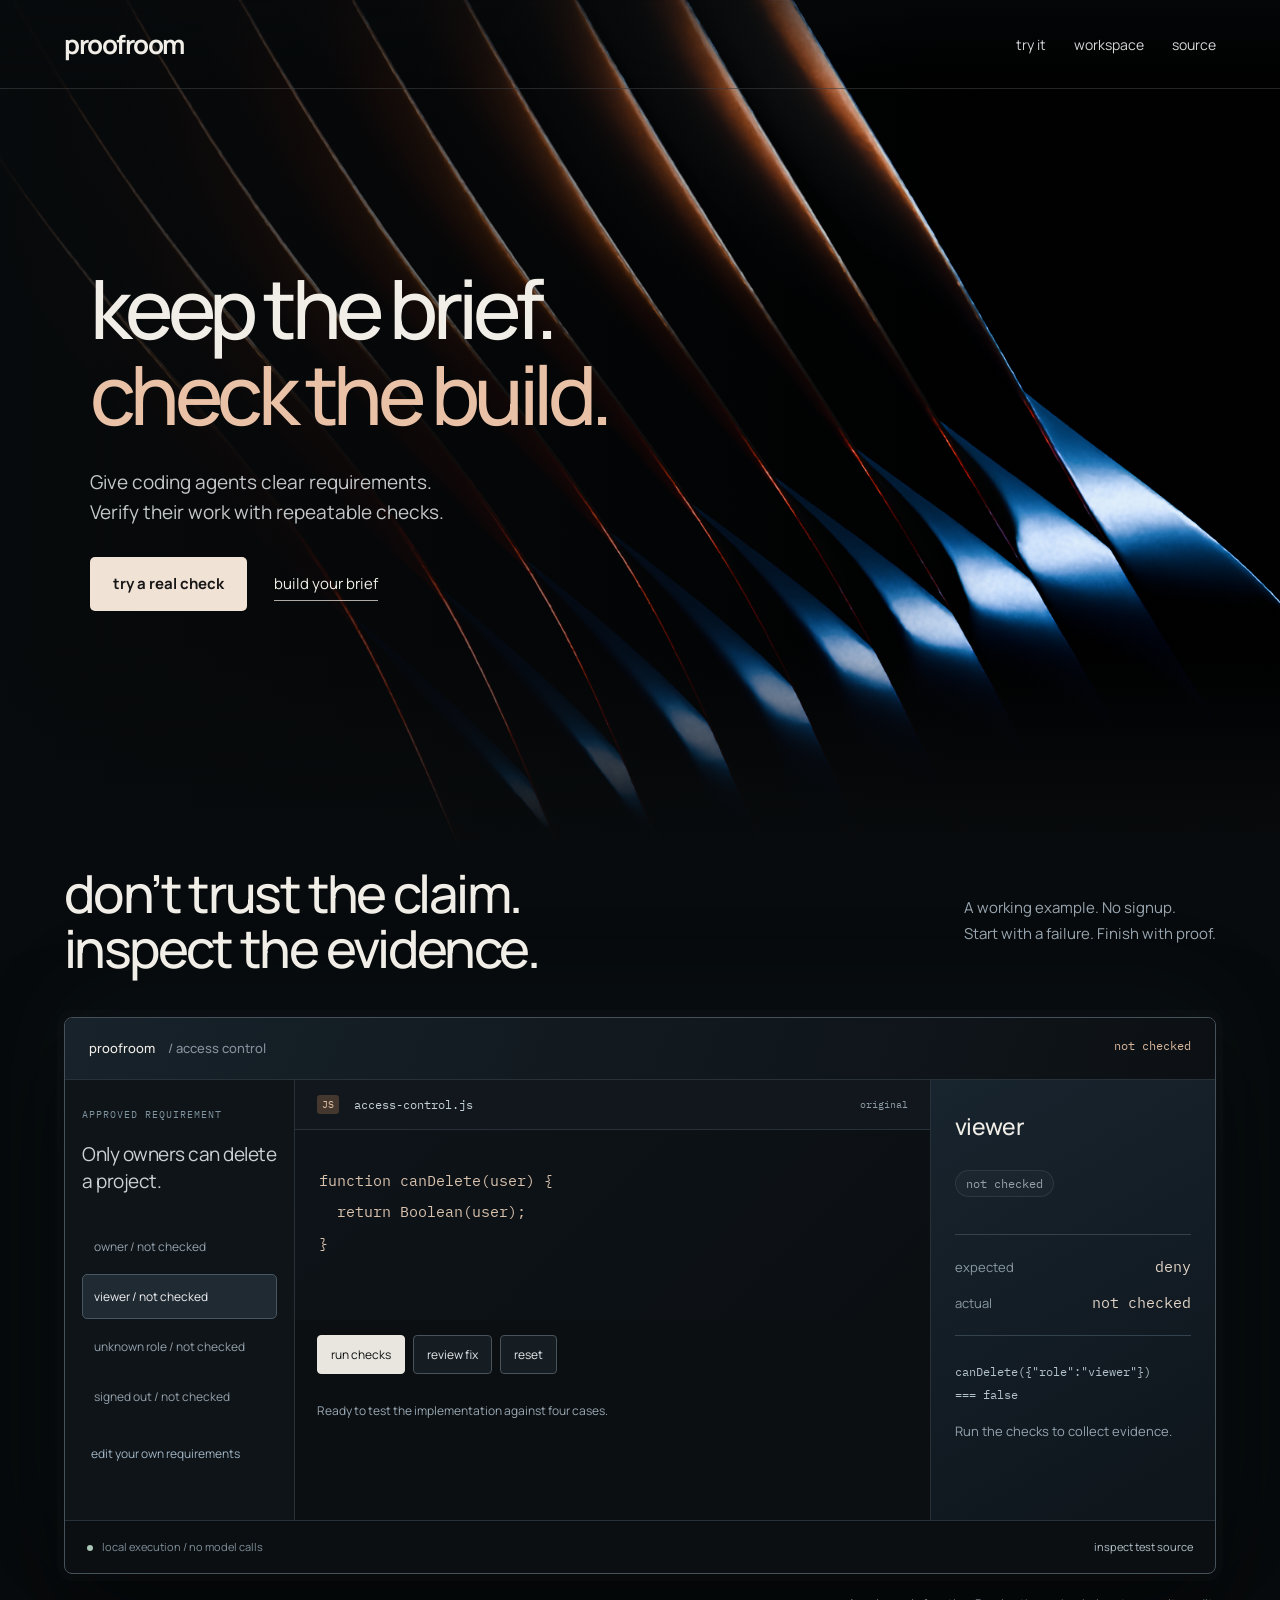
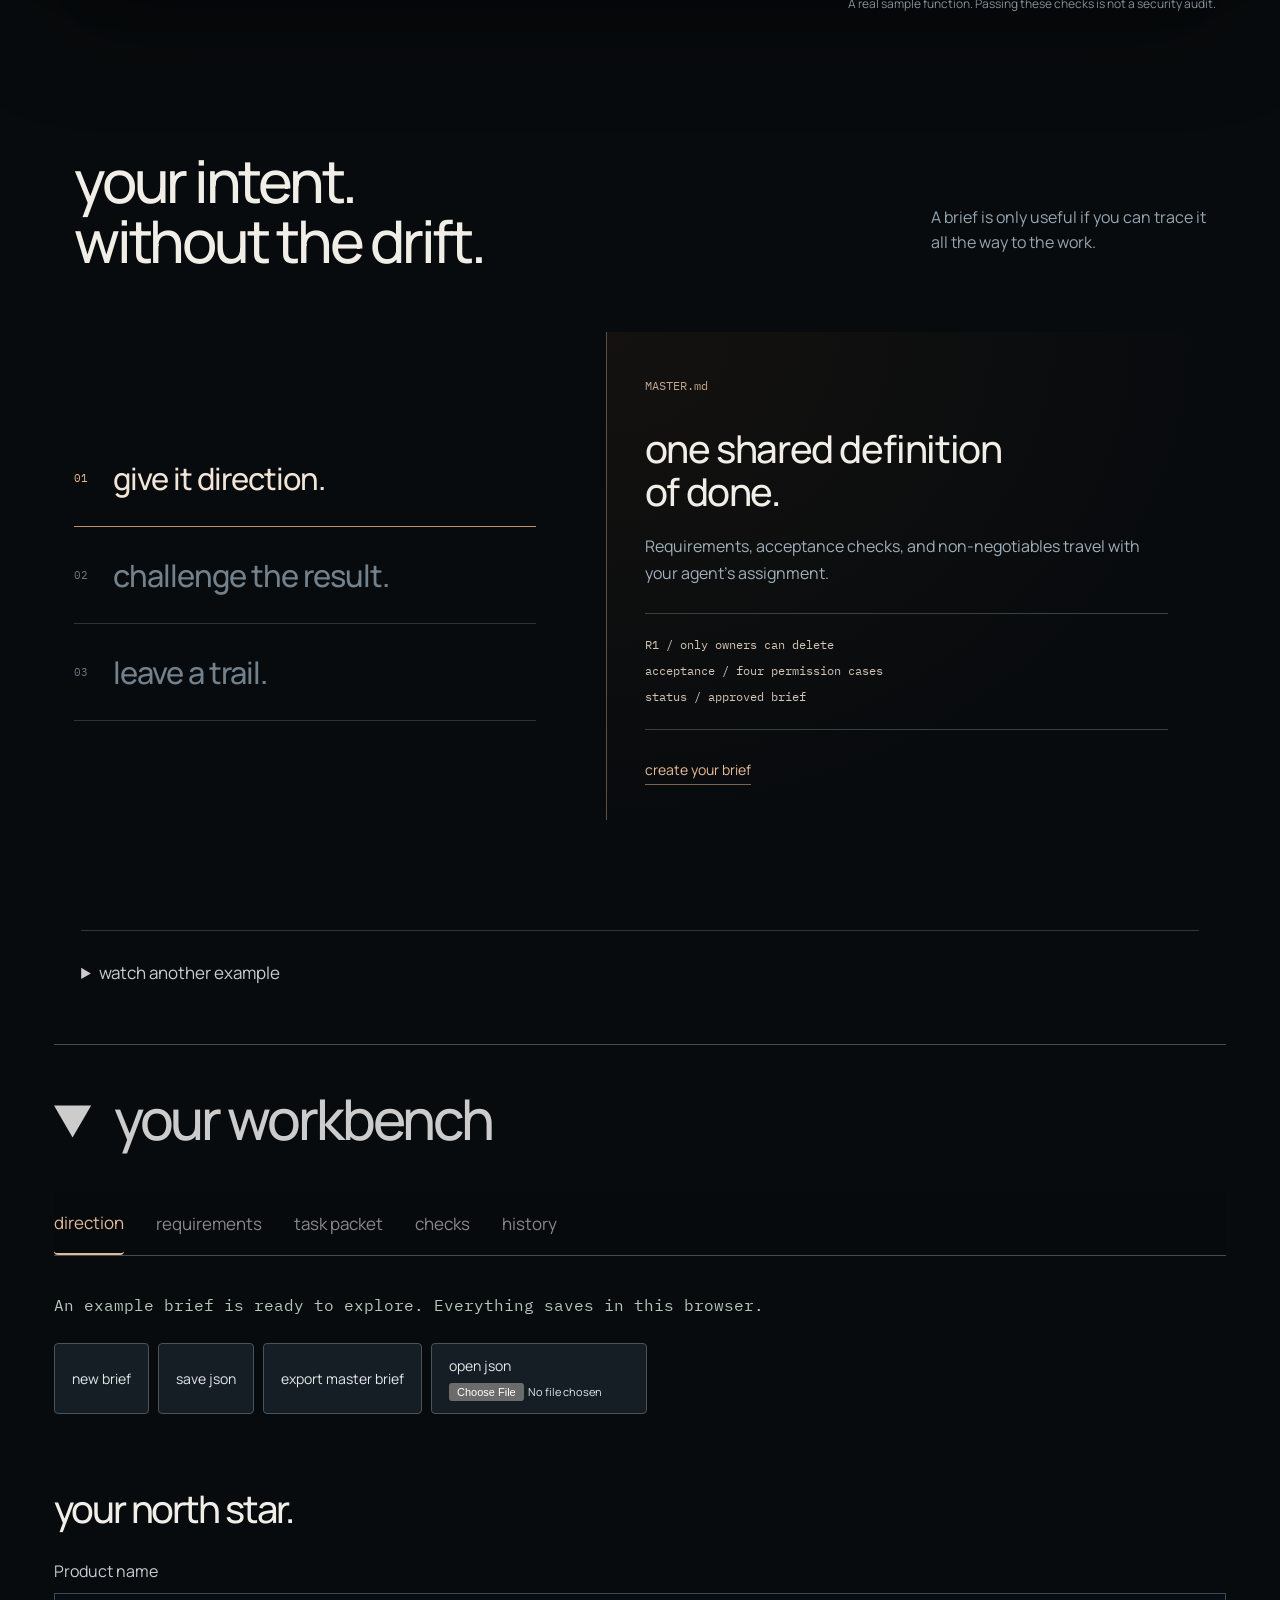
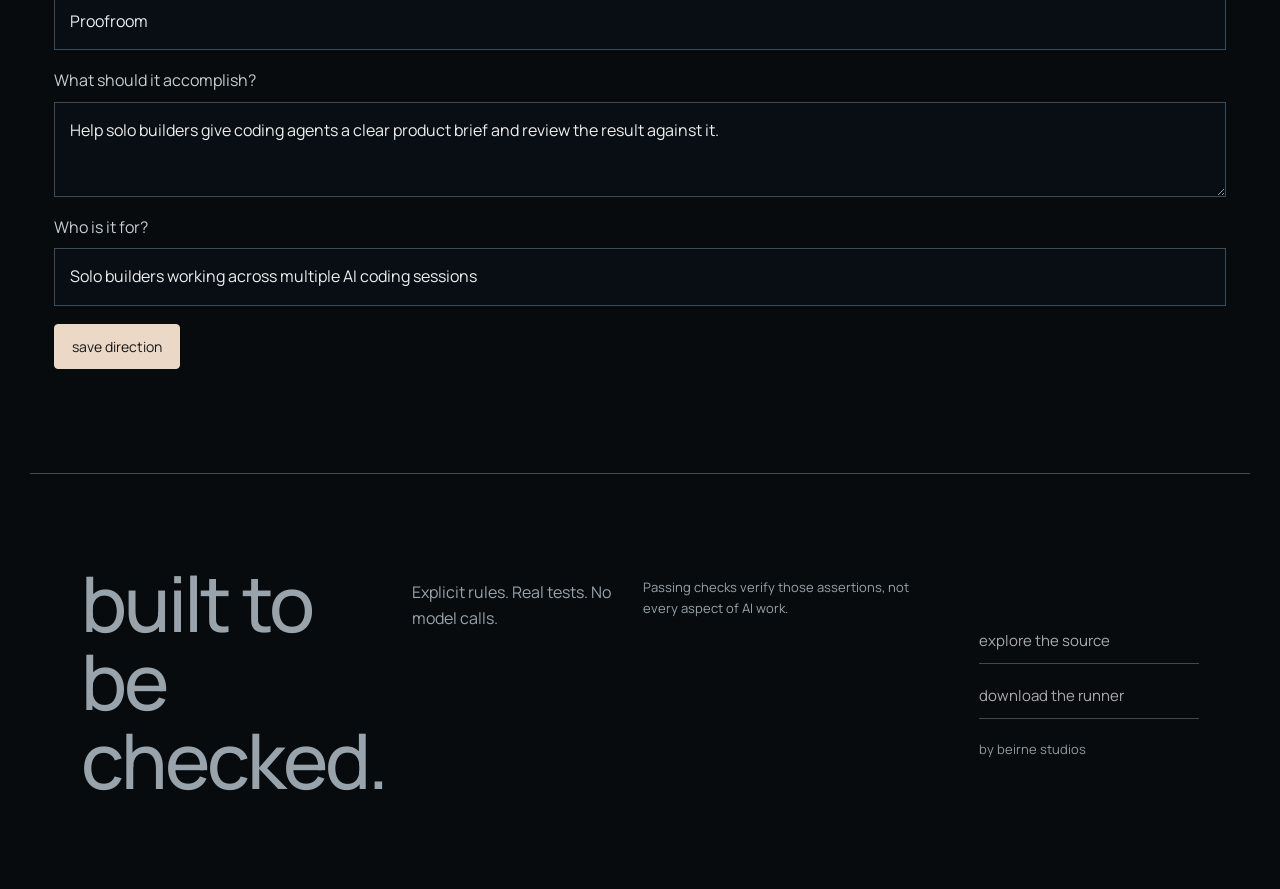
==== commit 31b75c5b: "Unify product presentation and add connected interactive walkthrough" ====
--- a/index.html
+++ b/index.html
@@ -1,7 +1,7 @@
 <!doctype html>
-<html lang="en"><head><meta charset="utf-8"><meta name="viewport" content="width=device-width,initial-scale=1"><title>Proofroom | Keep your AI build on brief</title><meta name="description" content="Define your product, prepare an assignment for your coding AI, and review evidence against your approved requirements."><link rel="stylesheet" href="style.css?v=permissions-8"><link rel="stylesheet" href="cinematic.css?v=4"></head>
+<html lang="en"><head><meta charset="utf-8"><meta name="viewport" content="width=device-width,initial-scale=1"><title>Proofroom | Keep your AI build on brief</title><meta name="description" content="Define your product, prepare an assignment for your coding AI, and review evidence against your approved requirements."><link rel="stylesheet" href="style.css?v=permissions-8"><link rel="stylesheet" href="cinematic.css?v=5"></head>
 <body><header class="masthead"><a class="brand" href="./">proofroom</a><nav aria-label="Main"><a href="#quick-demo">Try it</a><a href="#workspace" id="open-workspace-nav">workspace</a><a href="https://github.com/ebeirne/proofroom" target="_blank" rel="noopener">Source</a></nav></header>
-<main><section class="cinema-hero"><video id="hero-motion" autoplay muted loop playsinline preload="metadata" poster="wind-poster.png" aria-hidden="true"><source src="wind-1080p120.mp4" type="video/mp4"></video><div class="hero-shade"></div><div class="hero-copy"><h1>keep the brief.<br><span>check the build.</span></h1><p>Give coding agents clear requirements.<br>Verify their work with repeatable checks.</p><a class="hero-cta" href="#quick-demo">try a real check</a><a class="hero-secondary" href="#workspace" data-open-workspace>build your brief</a></div></section><section id="quick-demo" class="review-section"><div class="review-intro"><h2>the brief meets the build.</h2><p>Inspect a check. Review the fix. Run it again.</p></div><div class="review-app"><div class="review-top"><span>proofroom <span class="dim">/ access control</span></span><span id="review-summary" role="status" aria-live="polite">not checked</span></div><div class="review-body"><aside class="review-sidebar"><h3>approved requirement</h3><p>Only owners can delete a project.</p><div id="review-checks" aria-label="Select a permission check"></div><a href="#workspace" data-workspace-tab="1">edit your own requirements</a></aside><div class="review-editor"><div class="review-file">access-control.js <span id="review-revision">original</span></div><pre id="review-source"></pre><div id="review-diff" hidden><span>proposed change</span><pre class="removed">− return Boolean(user);</pre><pre class="added">+ return user?.role === 'owner';</pre></div><div class="review-actions"><button id="review-run">run checks</button><button id="review-fix">review fix</button><button id="review-reset">reset</button></div><p id="review-message" role="status">Ready to test the implementation against four cases.</p></div><section class="review-inspector" aria-label="Selected check evidence"><h3 id="review-selected">viewer</h3><p id="review-verdict">not checked</p><dl><dt>expected</dt><dd id="review-expected">deny</dd><dt>actual</dt><dd id="review-actual">not checked</dd></dl><pre id="review-assertion"></pre><p id="review-explanation">Run the checks to collect evidence.</p></section></div><div class="review-bottom"><span>4 deterministic checks · runs in this browser</span><a href="https://github.com/ebeirne/proofroom/blob/main/permissions-demo.js">inspect test source</a></div></div><p class="review-boundary">A real sample function. Passing these checks is not a security audit.</p></section><section class="workflow"><div class="flow-heading"><h2>a clear brief.<br>a visible trail.</h2><p>One place for what you asked for,<br>what was checked, and what remains.</p></div><div class="flow-cards"><a href="#workspace" data-workspace-tab="0"><span class="flow-number">01</span><h3>define.</h3><p>Your requirements.<br>Your non-negotiables.</p><span class="flow-link">create a brief</span></a><a href="#workspace" data-workspace-tab="3"><span class="flow-number">02</span><h3>challenge.</h3><p>The actual files.<br>The explicit assertions.</p><span class="flow-link">open checks</span></a><a href="#workspace" data-workspace-tab="4"><span class="flow-number">03</span><h3>keep proof.</h3><p>What passed.<br>What remains unchecked.</p><span class="flow-link">view history</span></a></div></section><details class="recorded-demo"><summary>watch another example</summary><video controls playsinline preload="metadata" poster="proofroom-demo.jpg?v=technical2" aria-label="20 second Proofroom demo: a failing cart calculation is corrected and passes"><source src="proofroom-demo.mp4?v=technical2" type="video/mp4"></video><p>A recreated walkthrough using real test results. Brief, failed check, fix, passing receipt.</p></details>
+<main><section class="cinema-hero"><video id="hero-motion" autoplay muted loop playsinline preload="metadata" poster="wind-poster.png" aria-hidden="true"><source src="wind-1080p120.mp4" type="video/mp4"></video><div class="hero-shade"></div><div class="hero-copy"><h1>keep the brief.<br><span>check the build.</span></h1><p>Give coding agents clear requirements.<br>Verify their work with repeatable checks.</p><a class="hero-cta" href="#quick-demo">try a real check</a><a class="hero-secondary" href="#workspace" data-open-workspace>build your brief</a></div></section><section id="quick-demo" class="review-section"><div class="review-intro"><h2>don’t trust the claim.<br>inspect the evidence.</h2><p>A working example. No signup.<br>Start with a failure. Finish with proof.</p></div><div class="review-app"><div class="review-top"><span>proofroom <span class="dim">/ access control</span></span><span id="review-summary" role="status" aria-live="polite">not checked</span></div><div class="review-body"><aside class="review-sidebar"><h3>approved requirement</h3><p>Only owners can delete a project.</p><div id="review-checks" aria-label="Select a permission check"></div><a href="#workspace" data-workspace-tab="1">edit your own requirements</a></aside><div class="review-editor"><div class="review-file"><span class="file-icon" aria-hidden="true">JS</span> access-control.js <span id="review-revision">original</span></div><pre id="review-source"></pre><div id="review-diff" hidden><span>proposed change</span><pre class="removed">− return Boolean(user);</pre><pre class="added">+ return user?.role === 'owner';</pre></div><div class="review-actions"><button id="review-run">run checks</button><button id="review-fix">review fix</button><button id="review-reset">reset</button></div><p id="review-message" role="status">Ready to test the implementation against four cases.</p></div><section class="review-inspector" aria-label="Selected check evidence"><h3 id="review-selected">viewer</h3><p id="review-verdict">not checked</p><dl><dt>expected</dt><dd id="review-expected">deny</dd><dt>actual</dt><dd id="review-actual">not checked</dd></dl><pre id="review-assertion"></pre><p id="review-explanation">Run the checks to collect evidence.</p></section></div><div class="review-bottom"><span><i class="live-dot" aria-hidden="true"></i> local execution / no model calls</span><a href="https://github.com/ebeirne/proofroom/blob/main/permissions-demo.js">inspect test source</a></div></div><p class="review-boundary">A real sample function. Passing these checks is not a security audit.</p></section><section class="product-story"><div class="story-title"><h2>your intent.<br>without the drift.</h2><p>A brief is only useful if you can trace it<br>all the way to the work.</p></div><div class="story-layout"><div class="story-navigation" role="tablist" aria-label="How Proofroom works"><button role="tab" id="story-tab-0" aria-selected="true" aria-controls="story-panel" data-story="0"><span>01</span> give it direction.</button><button role="tab" id="story-tab-1" aria-selected="false" aria-controls="story-panel" data-story="1" tabindex="-1"><span>02</span> challenge the result.</button><button role="tab" id="story-tab-2" aria-selected="false" aria-controls="story-panel" data-story="2" tabindex="-1"><span>03</span> leave a trail.</button></div><div id="story-panel" role="tabpanel" aria-labelledby="story-tab-0"><div class="story-document"><span id="story-file">MASTER.md</span><h3 id="story-heading">one shared definition<br>of done.</h3><p id="story-copy">Requirements, acceptance checks, and non-negotiables travel with your agent's assignment.</p><div id="story-snippet">R1 / only owners can delete<br>acceptance / four permission cases<br>status / approved brief</div><a href="#workspace" data-workspace-tab="0" id="story-action">create your brief</a></div></div></div></section><details class="recorded-demo"><summary>watch another example</summary><video controls playsinline preload="metadata" poster="proofroom-demo.jpg?v=technical2" aria-label="20 second Proofroom demo: a failing cart calculation is corrected and passes"><source src="proofroom-demo.mp4?v=technical2" type="video/mp4"></video><p>A recreated walkthrough using real test results. Brief, failed check, fix, passing receipt.</p></details>
 
 <details class="advanced-workspace" open><summary>your workbench</summary><section id="workspace" class="brief-workspace"><p id="notice" role="status" aria-live="polite">An example brief is ready to explore. Everything saves in this browser.</p><div class="brief-toolbar"><button id="new">New brief</button><button id="download">Save JSON</button><button id="master">Export master brief</button><label class="file-label">Open JSON<input id="import" type="file" accept=".json,application/json"></label></div>
 <section class="brief-panel"><h2>Your north star.</h2><form id="project-form"><label>Product name<input id="name" maxlength="160" required></label><label>What should it accomplish?<textarea id="goal" maxlength="4000" required></textarea></label><label>Who is it for?<input id="audience" maxlength="500" required></label><button class="primary">Save direction</button></form></section>
--- a/cinematic.css
+++ b/cinematic.css
@@ -10,3 +10,6 @@
 .cinema-demo,.workflow{max-width:1380px;padding-inline:6vw}.cinema-demo{padding-top:95px;padding-bottom:120px}.section-heading{align-items:start;margin-bottom:65px}.section-heading h2{font-size:clamp(34px,4vw,58px)}.section-heading p{margin-top:8px;max-width:300px}.app{background:none;border:0;border-radius:0;box-shadow:none;overflow:visible}.toolbar{background:none;border-block:1px solid #46515a;padding:15px 0;max-width:none}.demo-badge{border:0;padding:0;font-family:'IBM Plex Mono';font-size:12px}.panels{grid-template-columns:1.25fr 1fr;gap:8vw;align-items:start}.brief{padding:38px 0 0;border:0}.brief h3{font-family:'Barlow Condensed','Arial Narrow',sans-serif;font-weight:500;font-size:clamp(52px,6.6vw,100px);line-height:.98;letter-spacing:-.035em;margin:26px 0 34px;max-width:550px}.brief p{max-width:320px;margin-bottom:30px}.requirement{max-width:320px;padding:10px 0;border-color:#29343d}.evidence{background:none;padding:100px 0 0;position:relative}.check-meter{top:102px;right:0}.evidence pre{padding:35px 0;margin:24px 0;font-size:clamp(13px,1.2vw,18px);color:#e9b68d;border-block-color:#56606a}.evidence button{border-radius:0!important;background:none;border-color:#4e5c67;padding:11px 13px}.evidence button:first-of-type{background:#e9c1a6;color:#111;border:0}.evidence #demo-result{font-size:25px;letter-spacing:-.8px;padding-top:24px}.bottom{background:none;padding:24px 0;border-color:#38434c;margin-top:45px}.workflow{padding-bottom:100px}.flow-heading{margin-bottom:55px}.flow-cards{display:block}.flow-cards>a{display:grid;grid-template-columns:50px 1.6fr 1fr;align-items:center;gap:20px;border:0;border-top:1px solid #424c54;border-radius:0;background:none;padding:35px 0;position:relative;transition:color .25s}.flow-cards>a:last-child{border-bottom:1px solid #424c54}.flow-cards>a:hover{transform:none;border-color:#b59175;color:#efc29f}.flow-cards h3{font-family:'Barlow Condensed','Arial Narrow',sans-serif;font-size:clamp(58px,7vw,104px);font-weight:500;letter-spacing:-.025em;line-height:1;margin:0}.flow-cards>a:nth-child(2) h3{padding-left:5vw}.flow-cards p{font-size:15px}.flow-link{position:absolute;right:0;bottom:12px;font-size:11px;margin:0;color:#9eabb6}.flow-number{align-self:start;padding-top:10px;color:#b79378}.advanced-workspace{max-width:1220px;background:none!important;border:0;box-shadow:none;border-radius:0;padding:0 4vw 35px}.advanced-workspace>summary{font-size:clamp(40px,5.8vw,80px);letter-spacing:-.055em;padding:35px 0;border-top:1px solid #424c54}.workspace-tabs{background:#080b0df5;border:0;border-bottom:1px solid #424c54;border-radius:0;padding:0;gap:32px;backdrop-filter:none}.workspace-tabs button{font-size:17px}.brief-panel{padding:20px 0}.brief-panel h2{font-size:38px}.brief-row,#auto-results article,#github-runs article,#session-history article{background:none;border:0;border-bottom:1px solid #36424c;border-radius:0;padding:24px 0}.brief-panel input,.brief-panel textarea,.brief-panel select{border-radius:0!important}.recorded-demo{max-width:1220px;padding-inline:4vw}.closing{max-width:1220px;background:none;padding-inline:4vw;border-top:1px solid #424c54}.closing h2{font-family:'Barlow Condensed','Arial Narrow',sans-serif;font-size:clamp(70px,10vw,145px);letter-spacing:-.035em;line-height:.92}.closing-links{min-width:220px}@media(max-width:700px){.cinema-demo{padding-top:65px;padding-bottom:75px}.section-heading{margin-bottom:30px}.panels{grid-template-columns:1fr;gap:30px}.brief h3{font-size:65px;max-width:350px}.evidence{padding-top:20px}.check-meter{top:25px}.evidence pre{font-size:16px}.brief .requirement{max-width:none}.bottom{margin-top:25px}.flow-cards>a{grid-template-columns:28px 1fr;gap:12px;padding:28px 0 35px}.flow-cards h3{font-size:64px;max-width:none;margin:0}.flow-cards p{grid-column:2;margin:10px 0 0;clear:none}.flow-cards>a:nth-child(2) h3{padding-left:0}.flow-link{font-size:11px}.advanced-workspace{margin:0;padding-inline:6vw}.workspace-tabs{gap:23px}.workspace-tabs button{font-size:14px}.closing{padding-inline:6vw}.closing h2{font-size:85px}}
 
 .review-section{max-width:1440px;margin:auto;padding:75px 5vw 100px}.review-intro{display:flex;align-items:end;justify-content:space-between;gap:30px;margin-bottom:32px}.review-intro h2{font:500 clamp(30px,3vw,46px)/1.1 Manrope;letter-spacing:-.05em;margin:0}.review-intro p{font-size:15px;color:#99a6b0;margin:0}.review-app{background:#0b0f12;border:1px solid #343d44;border-radius:8px;overflow:hidden;box-shadow:0 30px 90px #0006}.review-top,.review-bottom{display:flex;justify-content:space-between;gap:20px;padding:17px 22px;font-size:13px;border-bottom:1px solid #293138}.dim{color:#84919c;margin-left:10px}#review-summary{color:#d8b79d;font:12px 'IBM Plex Mono'}.review-body{display:grid;grid-template-columns:230px minmax(0,1fr) 270px;min-height:420px}.review-sidebar{padding:24px 15px;background:#0e1418;border-right:1px solid #293138}.review-sidebar h3,.review-inspector h3{font-size:13px;font-weight:500;margin:0 0 13px}.review-sidebar p{font-size:15px;color:#cbd1d5;line-height:1.5;margin-bottom:26px}.review-sidebar>a{display:block;font-size:12px;color:#a1b4c3;margin:25px 9px 0}.review-sidebar button{display:block;width:100%;text-align:left;background:none;border:1px solid transparent!important;border-radius:5px!important;margin:5px 0;padding:11px 9px;font-size:12px;color:#95a1ab}.review-sidebar button[aria-pressed=true]{background:#202a32;border-color:#475762!important;color:#f0f1f2}.review-sidebar button[data-status=fail]{color:#e6b391}.review-sidebar button[data-status=pass]{color:#9fc8b0}.review-editor{min-width:0}.review-file{padding:15px 22px;border-bottom:1px solid #293138;font:12px 'IBM Plex Mono';display:flex;justify-content:space-between;gap:15px;color:#c5d1d9}.review-file span{color:#8d9ba6;font-size:10px}#review-source{font:13px/2 'IBM Plex Mono';color:#d8c1ad;white-space:pre-wrap;overflow-wrap:anywhere;padding:30px 22px;margin:0;min-height:160px}#review-diff{padding:0 22px 15px;font-size:11px;color:#94a4af}#review-diff pre{font:12px/1.7 'IBM Plex Mono';white-space:pre-wrap;padding:9px 12px;margin:5px 0}.removed{background:#362221;color:#e5aaa1}.added{background:#18302a;color:#abd4c1}.review-actions{padding:15px 22px;display:flex;gap:8px;flex-wrap:wrap}.review-actions button{font-size:12px;padding:10px 13px;background:#151d23}.review-actions button:first-child{background:#e8e6df;color:#111;border-color:#e8e6df}#review-message{padding:0 22px 20px;font-size:12px;line-height:1.7;color:#9aa9b4}.review-inspector{border-left:1px solid #293138;padding:24px 22px;background:#10171c}.review-inspector h3{font-size:18px}#review-verdict{font:12px 'IBM Plex Mono';color:#95a2aa}#review-verdict[data-status=fail]{color:#e6b391}#review-verdict[data-status=pass]{color:#9fc8b0}.review-inspector dl{display:grid;grid-template-columns:1fr 1fr;margin:30px 0;gap:15px;font-size:13px}.review-inspector dt{color:#8a99a4}.review-inspector dd{margin:0;text-align:right}#review-assertion{font:11px/1.8 'IBM Plex Mono';white-space:pre-wrap;overflow-wrap:anywhere;border-top:1px solid #34414b;padding-top:20px;color:#b2c1cc}#review-explanation{font-size:12px;line-height:1.7;color:#94a4af}.review-bottom{border-top:1px solid #293138;border-bottom:0;color:#81919c;font-size:11px}.review-bottom a{color:#b5c3cc}.review-boundary{font-size:12px;color:#84919b;margin:18px 0}.review-app button:focus-visible{outline:2px solid #dfb795;outline-offset:2px}@media(max-width:1000px){.review-body{grid-template-columns:190px minmax(0,1fr)}.review-inspector{grid-column:1/-1;border-left:0;border-top:1px solid #293138;display:grid;grid-template-columns:1fr 1fr;gap:0 25px}.review-inspector dl{margin:0;grid-row:1/3;grid-column:2}.review-intro{display:block}.review-intro p{margin-top:15px}}@media(max-width:600px){.review-section{padding:55px 20px}.review-body{grid-template-columns:1fr}.review-sidebar{border-right:0;border-bottom:1px solid #293138}.review-sidebar p{margin-bottom:15px}.review-sidebar #review-checks{display:grid;grid-template-columns:1fr 1fr;gap:4px}.review-sidebar>a{margin:12px 9px}.review-inspector{grid-template-columns:1fr}.review-inspector dl{grid-row:auto;grid-column:auto;margin:15px 0}#review-source{font-size:12px;padding:25px 16px}.review-file{padding:15px 16px}.review-top,.review-bottom{flex-direction:column;gap:8px}.review-file span{max-width:110px;text-align:right}}
+
+/* Unified product rhythm, higher contrast evidence, and an interactive explanation. */
+.review-section{padding-top:20px;padding-bottom:120px;position:relative}.review-intro{align-items:center;margin-bottom:42px}.review-intro h2{font-size:clamp(32px,4.1vw,60px);line-height:1.04}.review-intro p{line-height:1.7}.review-app{border-color:#46525a;box-shadow:0 0 0 7px #ffffff03,0 40px 100px #0008,0 -25px 100px #24466118}.review-top{padding:20px 24px;background:linear-gradient(110deg,#17222a,#0c1014);font-weight:500}.review-body{grid-template-columns:230px minmax(0,1fr) 285px;min-height:440px}.review-sidebar{padding:28px 17px}.review-sidebar>h3{text-transform:uppercase;font:10px 'IBM Plex Mono';letter-spacing:.1em;color:#7f939f}.review-sidebar>p{font-size:19px;letter-spacing:-.5px;line-height:1.4;margin:20px 0 30px}.review-sidebar button{padding:13px 11px}.review-file{align-items:center;justify-content:flex-start;background:#11171c}.review-file>span:last-child{margin-left:auto}.file-icon{font:10px 'IBM Plex Mono';color:#e4c0a3!important;background:#44382e;padding:3px 5px;border-radius:3px}#review-source{font-size:15px;line-height:2.1;padding:35px 24px;background:linear-gradient(135deg,#14212c40,transparent);min-height:190px}.review-inspector{background:linear-gradient(150deg,#18242e,#0e151b);padding:28px 24px}.review-inspector h3{font-size:23px;letter-spacing:-.7px}#review-verdict{display:inline-block;padding:5px 10px;background:#ffffff06;border:1px solid #ffffff15;border-radius:30px}.review-inspector dl{padding:22px 0;border-block:1px solid #34424d;margin:25px 0}.review-inspector dd{font:15px 'IBM Plex Mono';color:#e1d3c6}#review-assertion{border:0;padding:0;font-size:12px;line-height:1.9}#review-explanation{font-size:13px;line-height:1.7}.review-actions button{transition:background .18s,transform .18s}.review-actions button:active{transform:translateY(1px)}.review-actions button:hover:not(:disabled){border-color:#e4c0a3}.live-dot{display:inline-block;width:6px;height:6px;background:#a9c6b7;border-radius:50%;margin-right:7px}.review-boundary{text-align:right;margin-top:20px}.product-story{max-width:1260px;margin:0 auto;padding:0 5vw 110px}.story-title{display:flex;justify-content:space-between;align-items:end;gap:30px;margin-bottom:60px}.story-title h2{font-size:clamp(38px,4.6vw,65px);line-height:1.03;margin:0}.story-title p{color:#95a5b1;font-size:16px}.story-layout{display:grid;grid-template-columns:1fr 1.3fr;gap:70px;align-items:center}.story-navigation{display:flex;flex-direction:column;gap:0}.story-navigation button{display:flex;gap:25px;align-items:center;text-align:left;font:500 clamp(21px,2.4vw,34px) Manrope;letter-spacing:-1px;color:#72818c;background:none;border:0;border-bottom:1px solid #29343d;border-radius:0!important;padding:27px 0}.story-navigation button span{font:11px 'IBM Plex Mono';letter-spacing:0;color:#657a89}.story-navigation button[aria-selected=true]{color:#f2e5d8;border-bottom-color:#bd9373}.story-navigation button[aria-selected=true] span{color:#e4b993}.story-document{position:relative;padding:38px;border-left:1px solid #5b5149;background:radial-gradient(ellipse at top left,#5a392126,transparent 70%)}#story-file{font:12px 'IBM Plex Mono';color:#bda48e}#story-heading{font-size:clamp(27px,3vw,40px);line-height:1.12;letter-spacing:-1.4px;font-weight:500;margin:30px 0 20px}#story-copy{color:#9fafbb;font-size:16px;line-height:1.7}#story-snippet{font:12px/2.2 'IBM Plex Mono';white-space:pre-line;color:#d2c4b7;margin:25px 0;border-block:1px solid #354049;padding:18px 0}#story-action{font-size:14px;color:#e9bc97;border-bottom:1px solid #7e6552;padding-bottom:5px}.recorded-demo{margin-bottom:30px}.advanced-workspace>summary{font-size:clamp(36px,4.4vw,60px)}.closing{margin-top:40px}.closing h2{font-family:Manrope;font-size:clamp(46px,6vw,85px);line-height:1.02}.review-section h2,.story-title h2{font-weight:500}@media(max-width:1000px){.review-body{grid-template-columns:200px minmax(0,1fr)}.review-inspector{grid-column:1/-1;display:grid;grid-template-columns:1fr 1fr;gap:0 25px}.review-inspector dl{margin:0;grid-column:2;grid-row:1/3}.story-layout{gap:35px}}@media(max-width:650px){.review-section{padding-top:35px;padding-bottom:75px}.review-intro{display:block}.review-intro p{margin-top:22px}.review-body{grid-template-columns:1fr}.review-sidebar{padding:24px 18px}.review-sidebar>p{font-size:21px;margin-bottom:20px}.review-inspector{grid-template-columns:1fr}.review-inspector dl{grid-column:auto;grid-row:auto;margin:15px 0}#review-source{font-size:12px;min-height:150px;padding:25px 18px}.review-boundary{text-align:left}.story-title{display:block;margin-bottom:25px}.story-title p{margin-top:25px}.story-layout{grid-template-columns:1fr;gap:22px}.story-navigation button{font-size:24px;padding:20px 0}.story-document{padding:25px 20px}.product-story{padding-bottom:65px}#story-heading{font-size:32px}.review-file{gap:8px}.review-file>span:last-child{font-size:9px}}
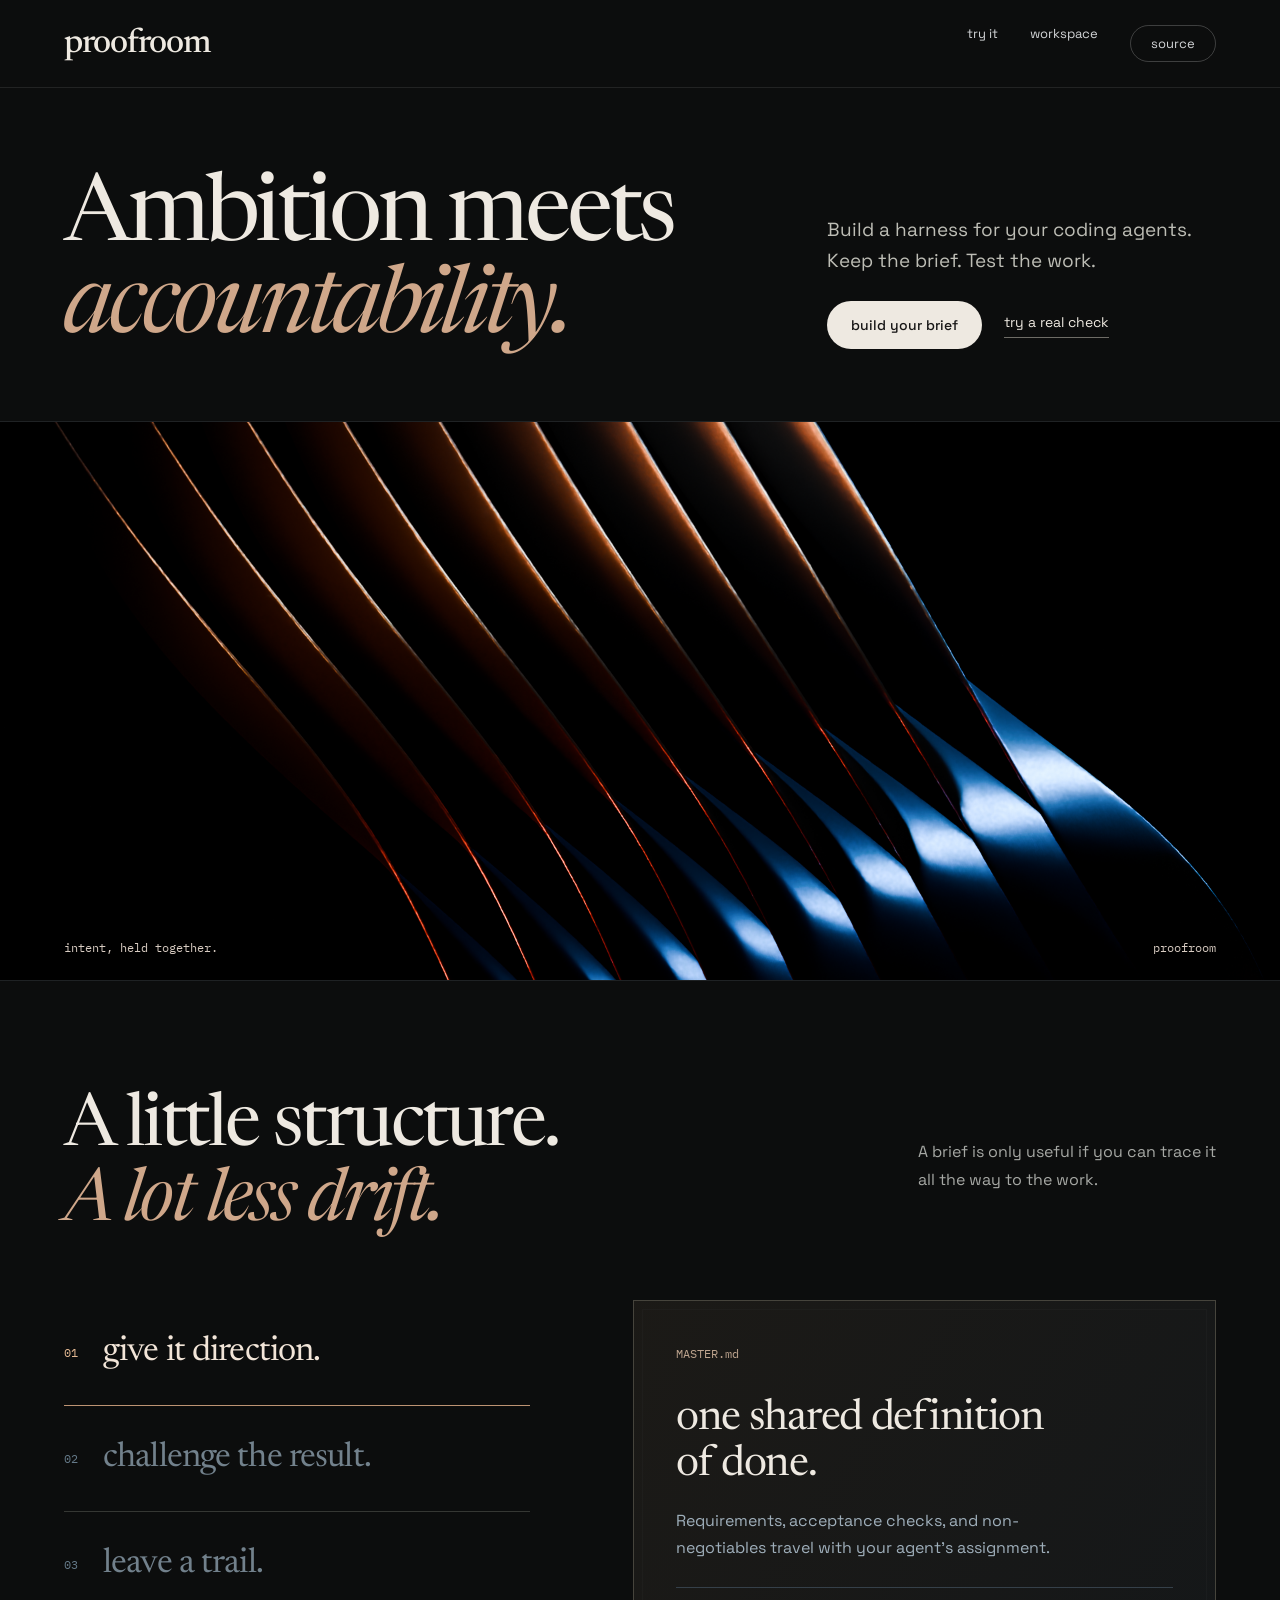
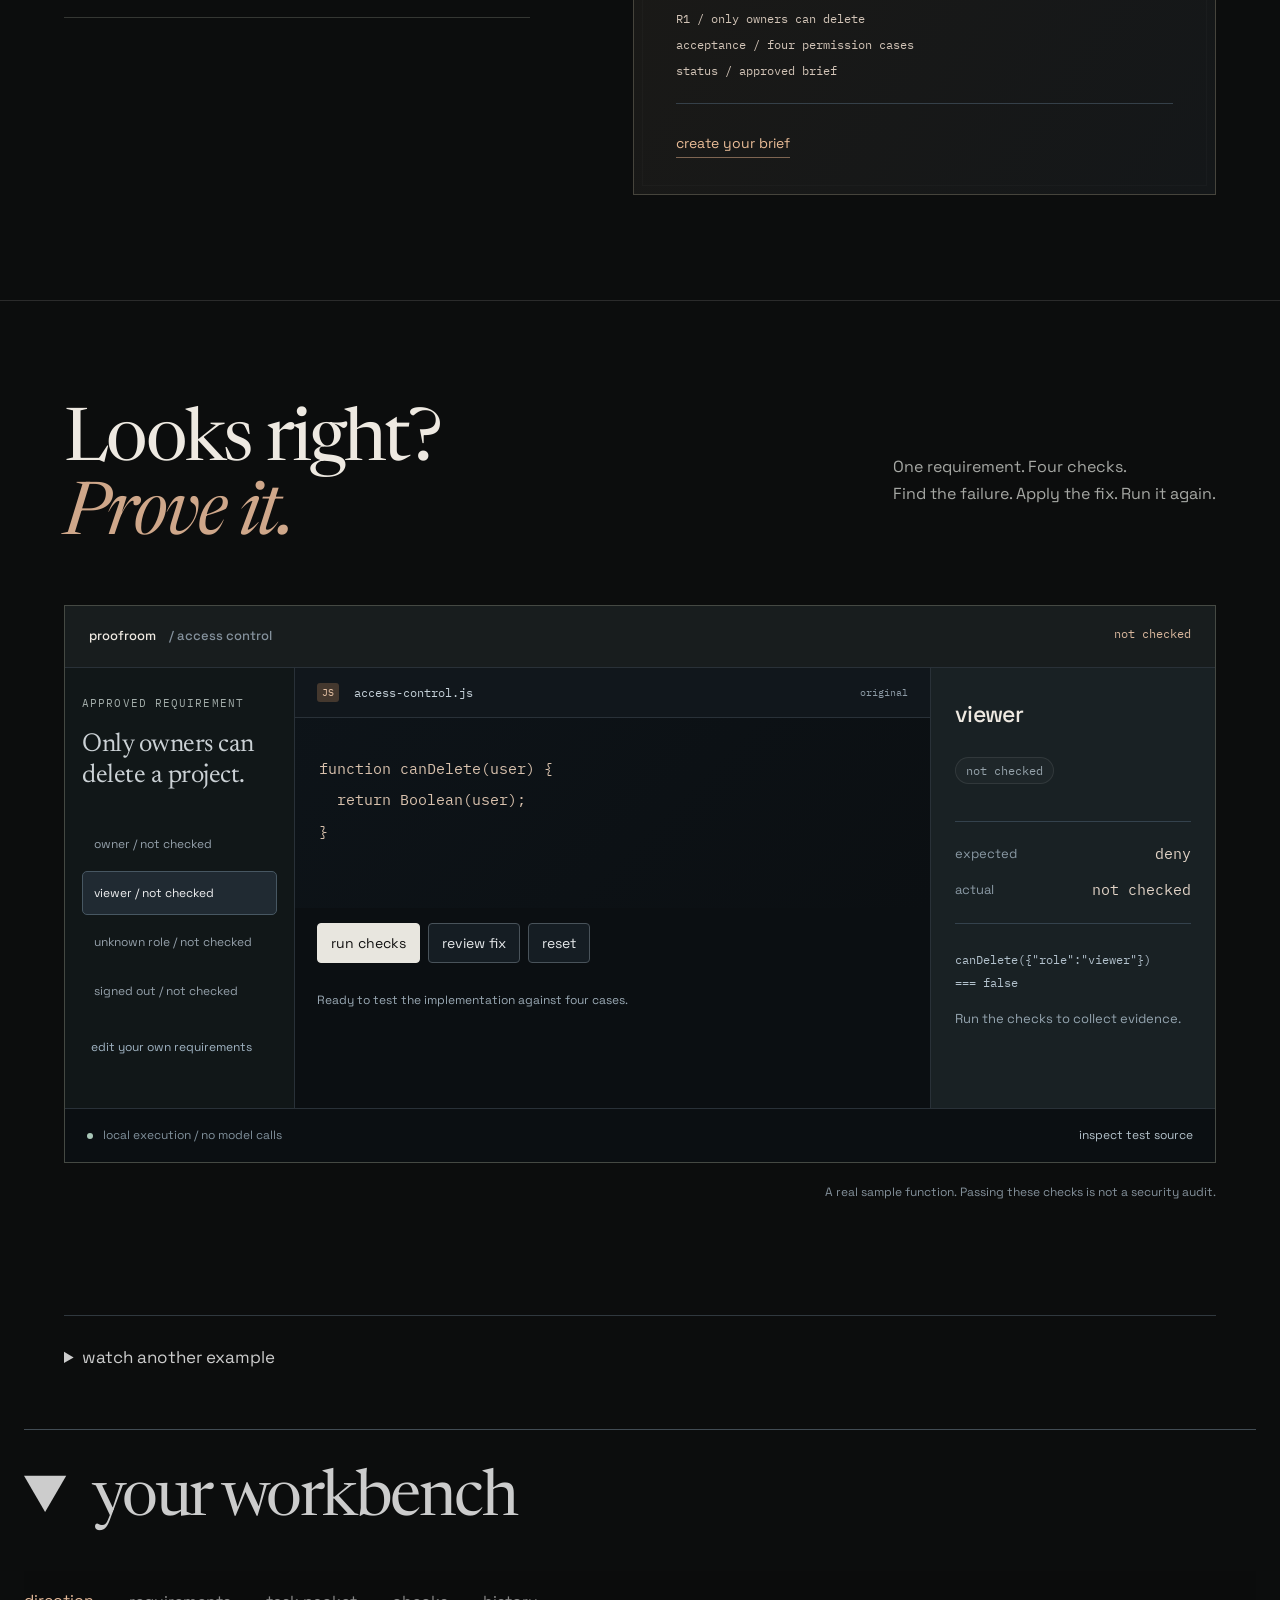
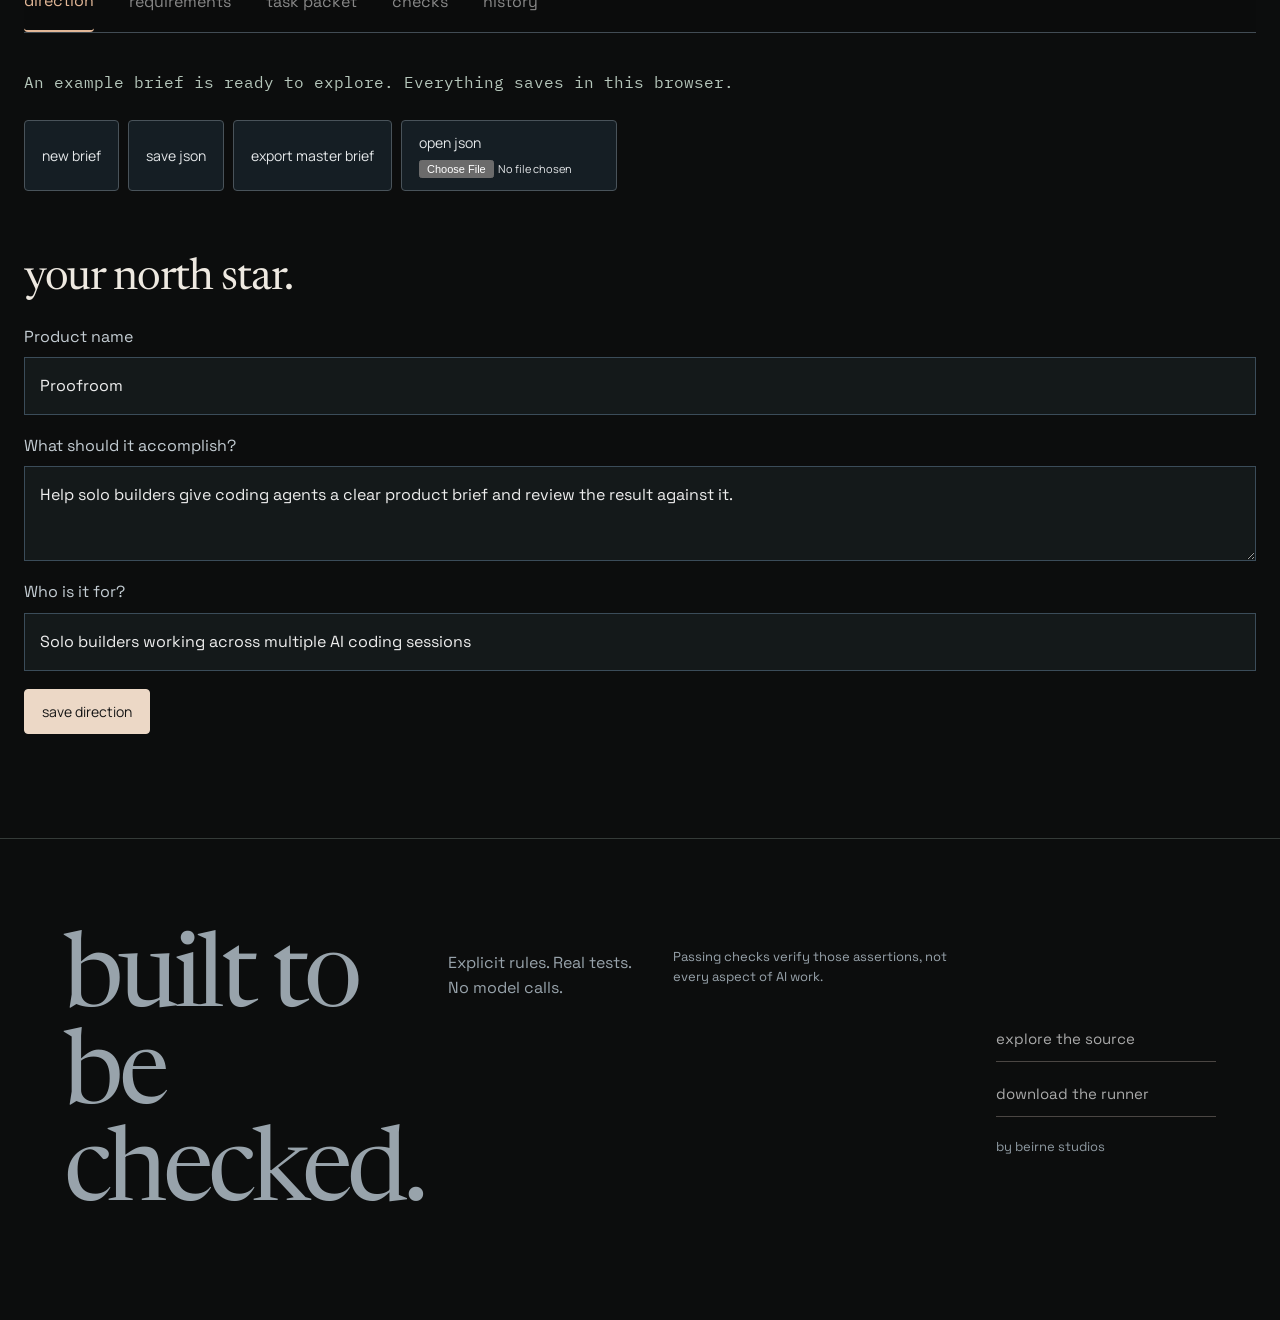
==== commit 0355c620: "Recompose Proofroom with editorial typography and cinematic section rhythm" ====
--- a/index.html
+++ b/index.html
@@ -1,7 +1,7 @@
 <!doctype html>
-<html lang="en"><head><meta charset="utf-8"><meta name="viewport" content="width=device-width,initial-scale=1"><title>Proofroom | Keep your AI build on brief</title><meta name="description" content="Define your product, prepare an assignment for your coding AI, and review evidence against your approved requirements."><link rel="stylesheet" href="style.css?v=permissions-8"><link rel="stylesheet" href="cinematic.css?v=5"></head>
+<html lang="en"><head><meta charset="utf-8"><meta name="viewport" content="width=device-width,initial-scale=1"><title>Proofroom | Keep your AI build on brief</title><meta name="description" content="Define your product, prepare an assignment for your coding AI, and review evidence against your approved requirements."><link rel="stylesheet" href="style.css?v=permissions-8"><link rel="stylesheet" href="cinematic.css?v=5"><link rel="stylesheet" href="editorial.css?v=1"></head>
 <body><header class="masthead"><a class="brand" href="./">proofroom</a><nav aria-label="Main"><a href="#quick-demo">Try it</a><a href="#workspace" id="open-workspace-nav">workspace</a><a href="https://github.com/ebeirne/proofroom" target="_blank" rel="noopener">Source</a></nav></header>
-<main><section class="cinema-hero"><video id="hero-motion" autoplay muted loop playsinline preload="metadata" poster="wind-poster.png" aria-hidden="true"><source src="wind-1080p120.mp4" type="video/mp4"></video><div class="hero-shade"></div><div class="hero-copy"><h1>keep the brief.<br><span>check the build.</span></h1><p>Give coding agents clear requirements.<br>Verify their work with repeatable checks.</p><a class="hero-cta" href="#quick-demo">try a real check</a><a class="hero-secondary" href="#workspace" data-open-workspace>build your brief</a></div></section><section id="quick-demo" class="review-section"><div class="review-intro"><h2>don’t trust the claim.<br>inspect the evidence.</h2><p>A working example. No signup.<br>Start with a failure. Finish with proof.</p></div><div class="review-app"><div class="review-top"><span>proofroom <span class="dim">/ access control</span></span><span id="review-summary" role="status" aria-live="polite">not checked</span></div><div class="review-body"><aside class="review-sidebar"><h3>approved requirement</h3><p>Only owners can delete a project.</p><div id="review-checks" aria-label="Select a permission check"></div><a href="#workspace" data-workspace-tab="1">edit your own requirements</a></aside><div class="review-editor"><div class="review-file"><span class="file-icon" aria-hidden="true">JS</span> access-control.js <span id="review-revision">original</span></div><pre id="review-source"></pre><div id="review-diff" hidden><span>proposed change</span><pre class="removed">− return Boolean(user);</pre><pre class="added">+ return user?.role === 'owner';</pre></div><div class="review-actions"><button id="review-run">run checks</button><button id="review-fix">review fix</button><button id="review-reset">reset</button></div><p id="review-message" role="status">Ready to test the implementation against four cases.</p></div><section class="review-inspector" aria-label="Selected check evidence"><h3 id="review-selected">viewer</h3><p id="review-verdict">not checked</p><dl><dt>expected</dt><dd id="review-expected">deny</dd><dt>actual</dt><dd id="review-actual">not checked</dd></dl><pre id="review-assertion"></pre><p id="review-explanation">Run the checks to collect evidence.</p></section></div><div class="review-bottom"><span><i class="live-dot" aria-hidden="true"></i> local execution / no model calls</span><a href="https://github.com/ebeirne/proofroom/blob/main/permissions-demo.js">inspect test source</a></div></div><p class="review-boundary">A real sample function. Passing these checks is not a security audit.</p></section><section class="product-story"><div class="story-title"><h2>your intent.<br>without the drift.</h2><p>A brief is only useful if you can trace it<br>all the way to the work.</p></div><div class="story-layout"><div class="story-navigation" role="tablist" aria-label="How Proofroom works"><button role="tab" id="story-tab-0" aria-selected="true" aria-controls="story-panel" data-story="0"><span>01</span> give it direction.</button><button role="tab" id="story-tab-1" aria-selected="false" aria-controls="story-panel" data-story="1" tabindex="-1"><span>02</span> challenge the result.</button><button role="tab" id="story-tab-2" aria-selected="false" aria-controls="story-panel" data-story="2" tabindex="-1"><span>03</span> leave a trail.</button></div><div id="story-panel" role="tabpanel" aria-labelledby="story-tab-0"><div class="story-document"><span id="story-file">MASTER.md</span><h3 id="story-heading">one shared definition<br>of done.</h3><p id="story-copy">Requirements, acceptance checks, and non-negotiables travel with your agent's assignment.</p><div id="story-snippet">R1 / only owners can delete<br>acceptance / four permission cases<br>status / approved brief</div><a href="#workspace" data-workspace-tab="0" id="story-action">create your brief</a></div></div></div></section><details class="recorded-demo"><summary>watch another example</summary><video controls playsinline preload="metadata" poster="proofroom-demo.jpg?v=technical2" aria-label="20 second Proofroom demo: a failing cart calculation is corrected and passes"><source src="proofroom-demo.mp4?v=technical2" type="video/mp4"></video><p>A recreated walkthrough using real test results. Brief, failed check, fix, passing receipt.</p></details>
+<main><section class="cinema-hero"><div class="hero-copy"><h1>Ambition meets<br><em>accountability.</em></h1><div class="hero-detail"><p>Build a harness for your coding agents.<br>Keep the brief. Test the work.</p><div class="hero-links"><a class="hero-cta" href="#workspace" data-open-workspace>build your brief</a><a class="hero-secondary" href="#quick-demo">try a real check</a></div></div></div></section><div class="metal-stage"><video id="hero-motion" autoplay muted loop playsinline preload="metadata" poster="wind-poster.png" aria-hidden="true"><source src="wind-1080p120.mp4" type="video/mp4"></video><div class="metal-caption"><span>intent, held together.</span><span>proofroom</span></div></div><section class="product-story"><div class="story-title"><h2>A little structure.<br><em>A lot less drift.</em></h2><p>A brief is only useful if you can trace it<br>all the way to the work.</p></div><div class="story-layout"><div class="story-navigation" role="tablist" aria-label="How Proofroom works"><button role="tab" id="story-tab-0" aria-selected="true" aria-controls="story-panel" data-story="0"><span>01</span> give it direction.</button><button role="tab" id="story-tab-1" aria-selected="false" aria-controls="story-panel" data-story="1" tabindex="-1"><span>02</span> challenge the result.</button><button role="tab" id="story-tab-2" aria-selected="false" aria-controls="story-panel" data-story="2" tabindex="-1"><span>03</span> leave a trail.</button></div><div id="story-panel" role="tabpanel" aria-labelledby="story-tab-0"><div class="story-document"><span id="story-file">MASTER.md</span><h3 id="story-heading">one shared definition<br>of done.</h3><p id="story-copy">Requirements, acceptance checks, and non-negotiables travel with your agent's assignment.</p><div id="story-snippet">R1 / only owners can delete<br>acceptance / four permission cases<br>status / approved brief</div><a href="#workspace" data-workspace-tab="0" id="story-action">create your brief</a></div></div></div></section><section id="quick-demo" class="review-section"><div class="review-intro"><h2>Looks right?<br><em>Prove it.</em></h2><p>One requirement. Four checks.<br>Find the failure. Apply the fix. Run it again.</p></div><div class="review-app"><div class="review-top"><span>proofroom <span class="dim">/ access control</span></span><span id="review-summary" role="status" aria-live="polite">not checked</span></div><div class="review-body"><aside class="review-sidebar"><h3>approved requirement</h3><p>Only owners can delete a project.</p><div id="review-checks" aria-label="Select a permission check"></div><a href="#workspace" data-workspace-tab="1">edit your own requirements</a></aside><div class="review-editor"><div class="review-file"><span class="file-icon" aria-hidden="true">JS</span> access-control.js <span id="review-revision">original</span></div><pre id="review-source"></pre><div id="review-diff" hidden><span>proposed change</span><pre class="removed">− return Boolean(user);</pre><pre class="added">+ return user?.role === 'owner';</pre></div><div class="review-actions"><button id="review-run">run checks</button><button id="review-fix">review fix</button><button id="review-reset">reset</button></div><p id="review-message" role="status">Ready to test the implementation against four cases.</p></div><section class="review-inspector" aria-label="Selected check evidence"><h3 id="review-selected">viewer</h3><p id="review-verdict">not checked</p><dl><dt>expected</dt><dd id="review-expected">deny</dd><dt>actual</dt><dd id="review-actual">not checked</dd></dl><pre id="review-assertion"></pre><p id="review-explanation">Run the checks to collect evidence.</p></section></div><div class="review-bottom"><span><i class="live-dot" aria-hidden="true"></i> local execution / no model calls</span><a href="https://github.com/ebeirne/proofroom/blob/main/permissions-demo.js">inspect test source</a></div></div><p class="review-boundary">A real sample function. Passing these checks is not a security audit.</p></section><details class="recorded-demo"><summary>watch another example</summary><video controls playsinline preload="metadata" poster="proofroom-demo.jpg?v=technical2" aria-label="20 second Proofroom demo: a failing cart calculation is corrected and passes"><source src="proofroom-demo.mp4?v=technical2" type="video/mp4"></video><p>A recreated walkthrough using real test results. Brief, failed check, fix, passing receipt.</p></details>
 
 <details class="advanced-workspace" open><summary>your workbench</summary><section id="workspace" class="brief-workspace"><p id="notice" role="status" aria-live="polite">An example brief is ready to explore. Everything saves in this browser.</p><div class="brief-toolbar"><button id="new">New brief</button><button id="download">Save JSON</button><button id="master">Export master brief</button><label class="file-label">Open JSON<input id="import" type="file" accept=".json,application/json"></label></div>
 <section class="brief-panel"><h2>Your north star.</h2><form id="project-form"><label>Product name<input id="name" maxlength="160" required></label><label>What should it accomplish?<textarea id="goal" maxlength="4000" required></textarea></label><label>Who is it for?<input id="audience" maxlength="500" required></label><button class="primary">Save direction</button></form></section>
--- a/editorial.css
+++ b/editorial.css
@@ -0,0 +1,8 @@
+@import url('https://fonts.googleapis.com/css2?family=Newsreader:ital,opsz,wght@0,6..72,400;0,6..72,500;1,6..72,400&family=Space+Grotesk:wght@400;500;600&display=swap');
+:root{--paper:#eee9e1;--copper:#cfa78a;--ground:#0c0d0d}html,body{background:var(--ground);color:var(--paper)}body{font-family:'Space Grotesk',sans-serif}.masthead{position:relative;inset:auto;max-width:none;padding:25px 5vw;border-bottom:1px solid #ffffff18;background:none}.brand{font:500 34px 'Newsreader',Georgia,serif;letter-spacing:-1.3px}.masthead nav{font:13px 'Space Grotesk',sans-serif;gap:32px}.masthead nav a:last-child{border:1px solid #ffffff35;border-radius:30px;padding:9px 20px}.cinema-hero{height:auto;min-height:0;max-height:none;overflow:visible;display:block}.hero-copy{max-width:none;padding:85px 5vw 65px;display:grid;grid-template-columns:1.5fr 1fr;gap:5vw;align-items:end}.hero-copy h1{font:400 clamp(64px,8vw,124px)/.98 'Newsreader',Georgia,serif;letter-spacing:-.045em;margin:0}.hero-copy h1 em,h2 em{font-weight:400;color:var(--copper)}.hero-detail{padding-bottom:7px}.hero-copy p{font:400 19px/1.6 'Space Grotesk',sans-serif;color:#bdbdb5;margin-bottom:25px}.hero-links{display:flex;align-items:center;gap:22px;flex-wrap:wrap}.hero-cta{font:500 14px 'Space Grotesk';border-radius:28px;padding:15px 24px;background:var(--paper)}.hero-secondary{font:400 14px 'Space Grotesk';margin:0;border-color:#6e6c66}.metal-stage{height:560px;position:relative;overflow:hidden;background:#080b0d;border-block:1px solid #ffffff18}.metal-stage video{width:100%;height:100%;object-fit:cover;object-position:50% 47%}.metal-caption{position:absolute;inset:auto 5vw 25px;display:flex;justify-content:space-between;font:12px 'IBM Plex Mono';color:#d8ccc2;text-shadow:0 1px 8px #000}.product-story{max-width:none;padding:110px 5vw 105px;border-bottom:1px solid #ffffff20}.story-title{margin-bottom:60px;align-items:center}.story-title h2,.review-intro h2{font:400 clamp(48px,5.7vw,82px)/1.02 'Newsreader',Georgia,serif;letter-spacing:-.035em}.story-title p,.review-intro p{font:16px/1.7 'Space Grotesk';color:#a6a8a4;max-width:330px}.story-layout{grid-template-columns:1fr 1.25fr;gap:8vw;align-items:stretch}.story-navigation button{font:400 clamp(23px,2.7vw,38px)/1.3 'Newsreader',Georgia,serif;letter-spacing:-.025em;padding:30px 0;border-color:#353733}.story-navigation button span{font-size:12px}.story-document{min-height:350px;padding:38px 42px;background:linear-gradient(125deg,#29251f88,#141719);border:1px solid #46443c;box-shadow:none}.story-document:before{content:'';position:absolute;inset:8px;border:1px solid #ffffff05;pointer-events:none}#story-heading{font:400 43px/1.06 'Newsreader',Georgia,serif;letter-spacing:-.03em}#story-copy{font:16px/1.7 'Space Grotesk';max-width:410px}.review-section{max-width:none;padding:105px 5vw 95px}.review-intro{margin-bottom:50px;align-items:center}.review-app{border-radius:0;box-shadow:none;border-color:#454943}.review-top{background:#181d1e}.review-sidebar{background:#111718}.review-inspector{background:#192124}.review-sidebar>p{font:400 26px/1.2 'Newsreader',Georgia,serif}.review-sidebar>h3{font-size:11px;color:#a1aba8}.review-actions button,.review-sidebar button{font-family:'Space Grotesk'}.review-actions button{font-size:14px}.review-bottom,.review-boundary{font-size:12px}.advanced-workspace{max-width:none;margin:0;padding:0 5vw 70px}.advanced-workspace>summary{font:400 clamp(44px,5vw,72px)/1.2 'Newsreader',Georgia,serif;letter-spacing:-.04em;padding:32px 0}.workspace-tabs{background:#0c0d0df5;gap:35px}.workspace-tabs button{font-family:'Space Grotesk';font-size:16px}.brief-panel h2{font:400 44px/1.1 'Newsreader',Georgia,serif;letter-spacing:-.03em}.brief-panel input,.brief-panel textarea,.brief-panel select{background:#14191a}.recorded-demo{max-width:none;padding-inline:5vw}.closing{max-width:none;padding:70px 5vw;border-color:#353b38}.closing h2{font:400 clamp(60px,8vw,116px)/.95 'Newsreader',Georgia,serif;letter-spacing:-.045em}.closing-links{font-family:'Space Grotesk'}.review-section,.product-story,#workspace{scroll-margin-top:25px}
+@media(min-width:1600px){.hero-copy,.product-story,.review-section,.advanced-workspace,.closing{padding-left:max(5vw,calc((100vw - 1500px)/2));padding-right:max(5vw,calc((100vw - 1500px)/2))}}
+@media(max-width:850px){.hero-copy{grid-template-columns:1fr;padding-top:60px;gap:30px}.hero-copy h1{font-size:clamp(60px,10vw,88px)}.hero-detail{display:flex;justify-content:space-between;align-items:center;gap:25px}.hero-copy p{font-size:17px;margin:0}.hero-links{gap:15px}.metal-stage{height:430px}.story-layout{gap:35px}.story-document{padding:28px}.story-title h2,.review-intro h2{font-size:55px}.story-navigation button{font-size:28px}}
+@media(max-width:600px){.masthead{padding:22px 6vw}.brand{font-size:30px}.masthead nav{gap:16px;font-size:12px}.masthead nav a:last-child{display:none}.hero-copy{padding:50px 6vw 40px;gap:28px}.hero-copy h1{font-size:clamp(51px,12vw,72px)}.hero-detail{display:block}.hero-copy p{font-size:17px;margin-bottom:22px}.hero-cta{padding:14px 20px}.metal-stage{height:330px}.metal-stage video{object-position:55% center}.metal-caption{font-size:10px}.product-story,.review-section{padding:65px 6vw}.story-title{display:block;margin-bottom:30px}.story-title h2,.review-intro h2{font-size:48px}.story-title p{margin-top:25px}.story-layout{grid-template-columns:1fr;gap:26px}.story-navigation button{padding:22px 0;font-size:29px}.story-document{min-height:320px;padding:30px 25px}#story-heading{font-size:37px}.review-intro{display:block;margin-bottom:30px}.review-intro p{margin-top:24px}.review-top{padding:18px}.advanced-workspace{padding-inline:6vw}.closing{padding:50px 6vw}.closing h2{font-size:73px}.workspace-tabs{gap:22px}}
+
+@media(min-width:851px){.hero-copy{grid-template-columns:1.8fr 1fr}.hero-copy h1{font-size:clamp(64px,7.3vw,116px)}}
+
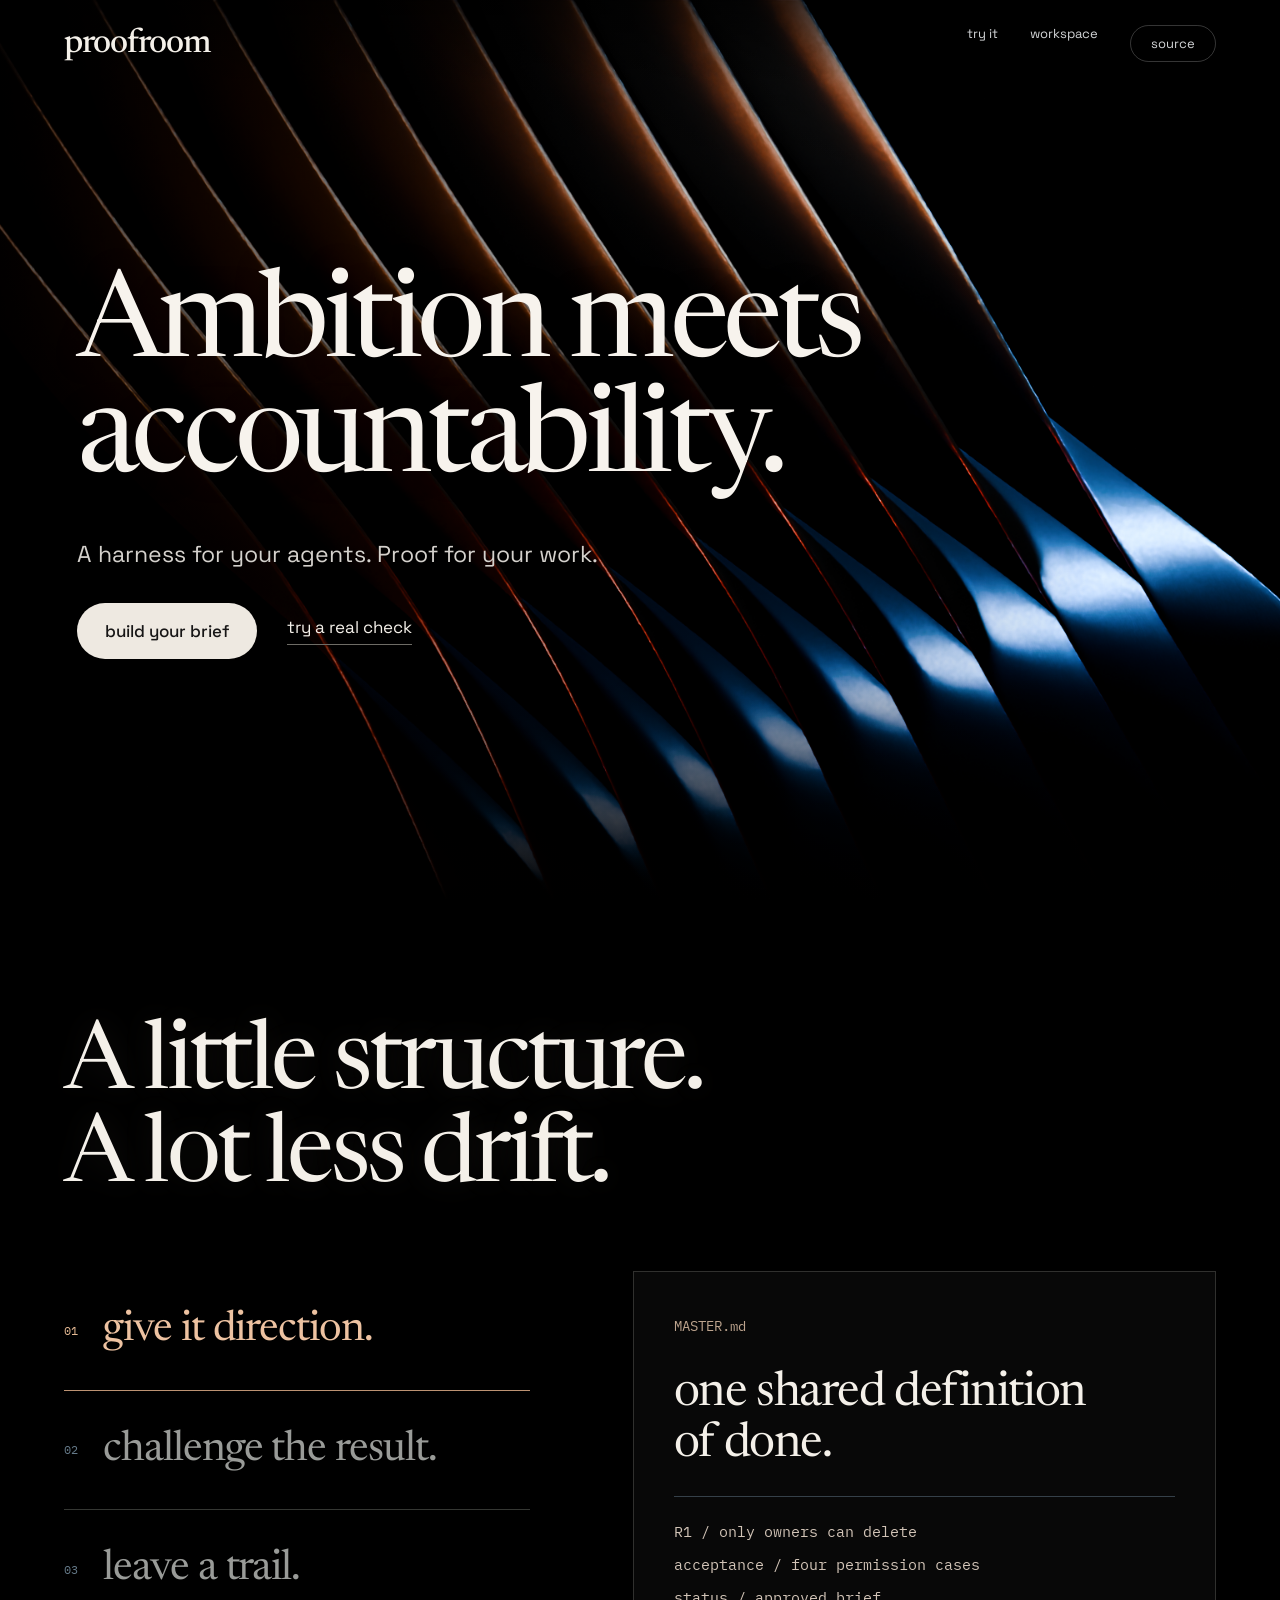
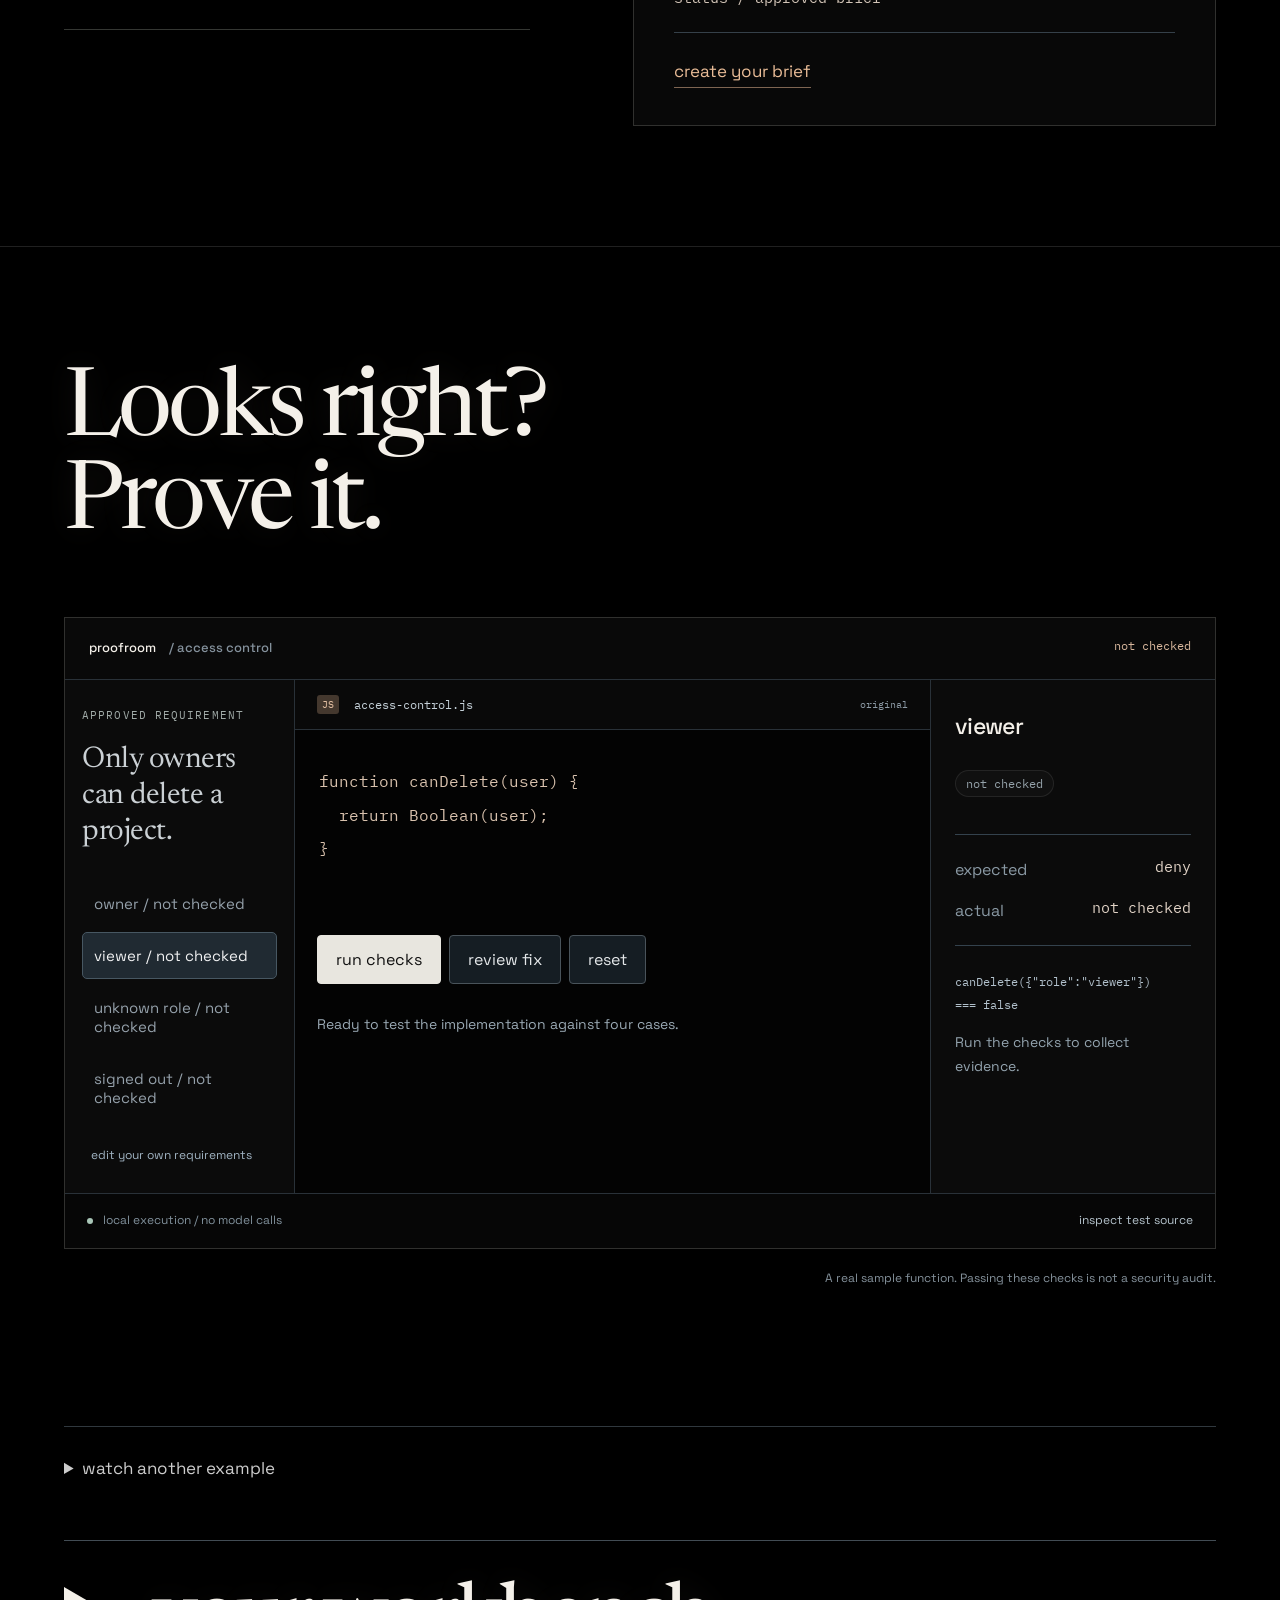
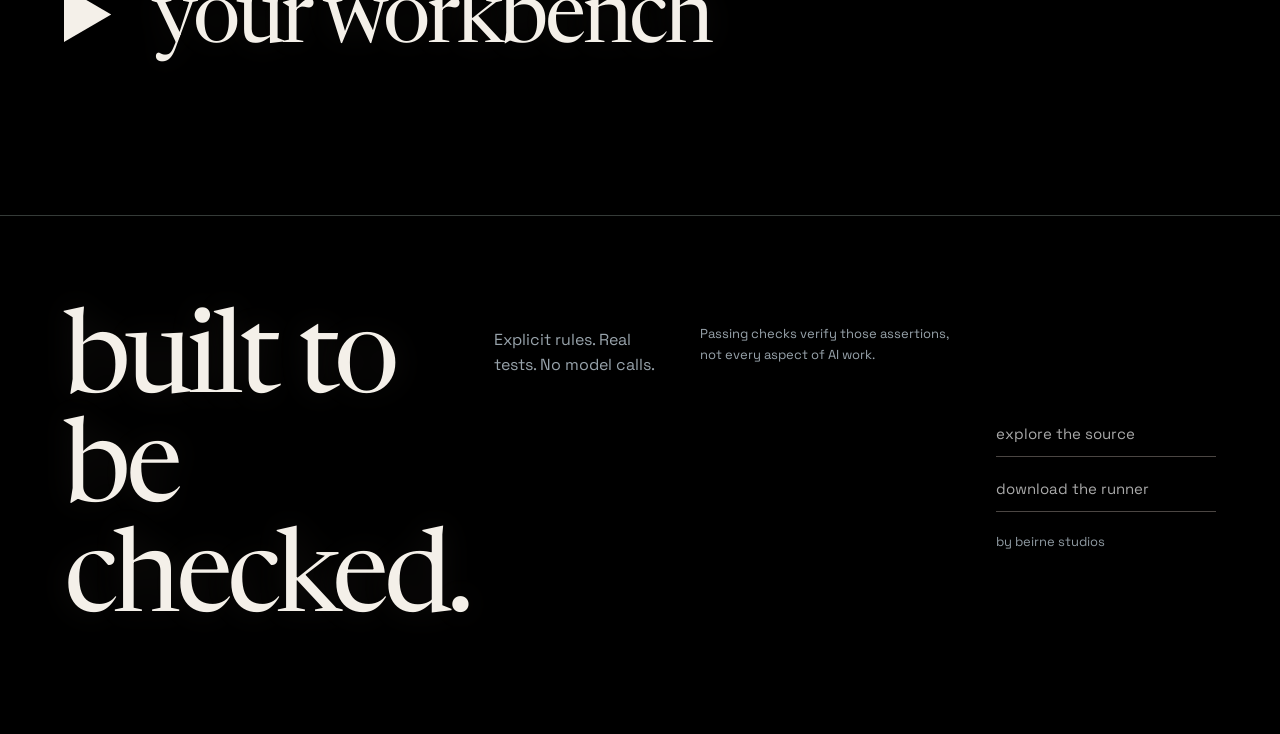
==== commit 4298f3ba: "Make hero immersive and simplify sections with persistent heading illumination" ====
--- a/index.html
+++ b/index.html
@@ -1,12 +1,12 @@
 <!doctype html>
-<html lang="en"><head><meta charset="utf-8"><meta name="viewport" content="width=device-width,initial-scale=1"><title>Proofroom | Keep your AI build on brief</title><meta name="description" content="Define your product, prepare an assignment for your coding AI, and review evidence against your approved requirements."><link rel="stylesheet" href="style.css?v=permissions-8"><link rel="stylesheet" href="cinematic.css?v=5"><link rel="stylesheet" href="editorial.css?v=1"></head>
+<html lang="en"><head><meta charset="utf-8"><meta name="viewport" content="width=device-width,initial-scale=1"><title>Proofroom | Keep your AI build on brief</title><meta name="description" content="Define your product, prepare an assignment for your coding AI, and review evidence against your approved requirements."><link rel="stylesheet" href="style.css?v=permissions-8"><link rel="stylesheet" href="cinematic.css?v=5"><link rel="stylesheet" href="editorial.css?v=2"></head>
 <body><header class="masthead"><a class="brand" href="./">proofroom</a><nav aria-label="Main"><a href="#quick-demo">Try it</a><a href="#workspace" id="open-workspace-nav">workspace</a><a href="https://github.com/ebeirne/proofroom" target="_blank" rel="noopener">Source</a></nav></header>
-<main><section class="cinema-hero"><div class="hero-copy"><h1>Ambition meets<br><em>accountability.</em></h1><div class="hero-detail"><p>Build a harness for your coding agents.<br>Keep the brief. Test the work.</p><div class="hero-links"><a class="hero-cta" href="#workspace" data-open-workspace>build your brief</a><a class="hero-secondary" href="#quick-demo">try a real check</a></div></div></div></section><div class="metal-stage"><video id="hero-motion" autoplay muted loop playsinline preload="metadata" poster="wind-poster.png" aria-hidden="true"><source src="wind-1080p120.mp4" type="video/mp4"></video><div class="metal-caption"><span>intent, held together.</span><span>proofroom</span></div></div><section class="product-story"><div class="story-title"><h2>A little structure.<br><em>A lot less drift.</em></h2><p>A brief is only useful if you can trace it<br>all the way to the work.</p></div><div class="story-layout"><div class="story-navigation" role="tablist" aria-label="How Proofroom works"><button role="tab" id="story-tab-0" aria-selected="true" aria-controls="story-panel" data-story="0"><span>01</span> give it direction.</button><button role="tab" id="story-tab-1" aria-selected="false" aria-controls="story-panel" data-story="1" tabindex="-1"><span>02</span> challenge the result.</button><button role="tab" id="story-tab-2" aria-selected="false" aria-controls="story-panel" data-story="2" tabindex="-1"><span>03</span> leave a trail.</button></div><div id="story-panel" role="tabpanel" aria-labelledby="story-tab-0"><div class="story-document"><span id="story-file">MASTER.md</span><h3 id="story-heading">one shared definition<br>of done.</h3><p id="story-copy">Requirements, acceptance checks, and non-negotiables travel with your agent's assignment.</p><div id="story-snippet">R1 / only owners can delete<br>acceptance / four permission cases<br>status / approved brief</div><a href="#workspace" data-workspace-tab="0" id="story-action">create your brief</a></div></div></div></section><section id="quick-demo" class="review-section"><div class="review-intro"><h2>Looks right?<br><em>Prove it.</em></h2><p>One requirement. Four checks.<br>Find the failure. Apply the fix. Run it again.</p></div><div class="review-app"><div class="review-top"><span>proofroom <span class="dim">/ access control</span></span><span id="review-summary" role="status" aria-live="polite">not checked</span></div><div class="review-body"><aside class="review-sidebar"><h3>approved requirement</h3><p>Only owners can delete a project.</p><div id="review-checks" aria-label="Select a permission check"></div><a href="#workspace" data-workspace-tab="1">edit your own requirements</a></aside><div class="review-editor"><div class="review-file"><span class="file-icon" aria-hidden="true">JS</span> access-control.js <span id="review-revision">original</span></div><pre id="review-source"></pre><div id="review-diff" hidden><span>proposed change</span><pre class="removed">− return Boolean(user);</pre><pre class="added">+ return user?.role === 'owner';</pre></div><div class="review-actions"><button id="review-run">run checks</button><button id="review-fix">review fix</button><button id="review-reset">reset</button></div><p id="review-message" role="status">Ready to test the implementation against four cases.</p></div><section class="review-inspector" aria-label="Selected check evidence"><h3 id="review-selected">viewer</h3><p id="review-verdict">not checked</p><dl><dt>expected</dt><dd id="review-expected">deny</dd><dt>actual</dt><dd id="review-actual">not checked</dd></dl><pre id="review-assertion"></pre><p id="review-explanation">Run the checks to collect evidence.</p></section></div><div class="review-bottom"><span><i class="live-dot" aria-hidden="true"></i> local execution / no model calls</span><a href="https://github.com/ebeirne/proofroom/blob/main/permissions-demo.js">inspect test source</a></div></div><p class="review-boundary">A real sample function. Passing these checks is not a security audit.</p></section><details class="recorded-demo"><summary>watch another example</summary><video controls playsinline preload="metadata" poster="proofroom-demo.jpg?v=technical2" aria-label="20 second Proofroom demo: a failing cart calculation is corrected and passes"><source src="proofroom-demo.mp4?v=technical2" type="video/mp4"></video><p>A recreated walkthrough using real test results. Brief, failed check, fix, passing receipt.</p></details>
+<main><section class="cinema-hero"><video id="hero-motion" autoplay muted loop playsinline preload="metadata" poster="wind-poster.png" aria-hidden="true"><source src="wind-1080p120.mp4" type="video/mp4"></video><div class="hero-shade" aria-hidden="true"></div><div class="hero-copy"><h1>Ambition meets<br><span>accountability.</span></h1><div class="hero-detail"><p>A harness for your agents. Proof for your work.</p><div class="hero-links"><a class="hero-cta" href="#workspace" data-open-workspace>build your brief</a><a class="hero-secondary" href="#quick-demo">try a real check</a></div></div></div></section><section class="product-story"><div class="story-title"><h2>A little structure.<br><span>A lot less drift.</span></h2></div><div class="story-layout"><div class="story-navigation" role="tablist" aria-label="How Proofroom works"><button role="tab" id="story-tab-0" aria-selected="true" aria-controls="story-panel" data-story="0"><span>01</span> give it direction.</button><button role="tab" id="story-tab-1" aria-selected="false" aria-controls="story-panel" data-story="1" tabindex="-1"><span>02</span> challenge the result.</button><button role="tab" id="story-tab-2" aria-selected="false" aria-controls="story-panel" data-story="2" tabindex="-1"><span>03</span> leave a trail.</button></div><div id="story-panel" role="tabpanel" aria-labelledby="story-tab-0"><div class="story-document"><span id="story-file">MASTER.md</span><h3 id="story-heading">one shared definition<br>of done.</h3><p id="story-copy">Requirements, acceptance checks, and non-negotiables travel with your agent's assignment.</p><div id="story-snippet">R1 / only owners can delete<br>acceptance / four permission cases<br>status / approved brief</div><a href="#workspace" data-workspace-tab="0" id="story-action">create your brief</a></div></div></div></section><section id="quick-demo" class="review-section"><div class="review-intro"><h2>Looks right?<br><span>Prove it.</span></h2></div><div class="review-app"><div class="review-top"><span>proofroom <span class="dim">/ access control</span></span><span id="review-summary" role="status" aria-live="polite">not checked</span></div><div class="review-body"><aside class="review-sidebar"><h3>approved requirement</h3><p>Only owners can delete a project.</p><div id="review-checks" aria-label="Select a permission check"></div><a href="#workspace" data-workspace-tab="1">edit your own requirements</a></aside><div class="review-editor"><div class="review-file"><span class="file-icon" aria-hidden="true">JS</span> access-control.js <span id="review-revision">original</span></div><pre id="review-source"></pre><div id="review-diff" hidden><span>proposed change</span><pre class="removed">− return Boolean(user);</pre><pre class="added">+ return user?.role === 'owner';</pre></div><div class="review-actions"><button id="review-run">run checks</button><button id="review-fix">review fix</button><button id="review-reset">reset</button></div><p id="review-message" role="status">Ready to test the implementation against four cases.</p></div><section class="review-inspector" aria-label="Selected check evidence"><h3 id="review-selected">viewer</h3><p id="review-verdict">not checked</p><dl><dt>expected</dt><dd id="review-expected">deny</dd><dt>actual</dt><dd id="review-actual">not checked</dd></dl><pre id="review-assertion"></pre><p id="review-explanation">Run the checks to collect evidence.</p></section></div><div class="review-bottom"><span><i class="live-dot" aria-hidden="true"></i> local execution / no model calls</span><a href="https://github.com/ebeirne/proofroom/blob/main/permissions-demo.js">inspect test source</a></div></div><p class="review-boundary">A real sample function. Passing these checks is not a security audit.</p></section><details class="recorded-demo"><summary>watch another example</summary><video controls playsinline preload="metadata" poster="proofroom-demo.jpg?v=technical2" aria-label="20 second Proofroom demo: a failing cart calculation is corrected and passes"><source src="proofroom-demo.mp4?v=technical2" type="video/mp4"></video><p>A recreated walkthrough using real test results. Brief, failed check, fix, passing receipt.</p></details>
 
-<details class="advanced-workspace" open><summary>your workbench</summary><section id="workspace" class="brief-workspace"><p id="notice" role="status" aria-live="polite">An example brief is ready to explore. Everything saves in this browser.</p><div class="brief-toolbar"><button id="new">New brief</button><button id="download">Save JSON</button><button id="master">Export master brief</button><label class="file-label">Open JSON<input id="import" type="file" accept=".json,application/json"></label></div>
+<details class="advanced-workspace"><summary>your workbench</summary><section id="workspace" class="brief-workspace"><p id="notice" role="status" aria-live="polite">An example brief is ready to explore. Everything saves in this browser.</p><div class="brief-toolbar"><button id="new">New brief</button><button id="download">Save JSON</button><button id="master">Export master brief</button><label class="file-label">Open JSON<input id="import" type="file" accept=".json,application/json"></label></div>
 <section class="brief-panel"><h2>Your north star.</h2><form id="project-form"><label>Product name<input id="name" maxlength="160" required></label><label>What should it accomplish?<textarea id="goal" maxlength="4000" required></textarea></label><label>Who is it for?<input id="audience" maxlength="500" required></label><button class="primary">Save direction</button></form></section>
 <section class="brief-panel"><h2>Make it specific.</h2><p>Each requirement needs an observable check. Human judgments stay human. Test requirements need a real test record.</p><div id="requirements"></div><details><summary>Add or edit a requirement</summary><form id="requirement-form"><div class="form-pair"><label>ID<input id="r-id" placeholder="R4" pattern="[a-zA-Z0-9_-]+" maxlength="64" required></label><label>Type<select id="r-kind"><option value="requirement">Requirement</option><option value="preference">Preference</option><option value="exclusion">Exclusion</option><option value="approval">Needs approval</option></select></label></div><label>What must be true?<textarea id="r-text" required maxlength="4000"></textarea></label><label>How will you check it?<textarea id="r-acceptance" required maxlength="4000"></textarea></label><label>Verification<select id="r-verification"><option value="human">Human review</option><option value="test">Executable test</option></select></label><label>Depends on IDs (optional, comma separated)<input id="r-deps"></label><div class="form-pair"><label>Decision key (optional)<input id="r-key" placeholder="animation" maxlength="100"></label><label>Decision value<input id="r-value" placeholder="trees-only" maxlength="500"></label></div><p class="small-note">Matching decision keys with different values are flagged. Free-text contradictions are not automatically understood.</p><button class="primary">Save requirement</button><button type="button" id="clear-requirement">Clear editor</button></form></details></section>
 <section class="brief-panel"><h2>Close the gaps.</h2><div id="questions"></div><button id="save-answers">Save answers</button><form id="question-form"><label>Another decision to resolve<input id="new-question" required maxlength="4000"></label><button>Add question</button></form><div id="issues"></div><p id="brief-status"></p><label>Your name<input id="approver" maxlength="160" placeholder="Who approves this brief?"></label><button id="approval" class="primary">Approve this version</button><p class="small-note">Editing the brief invalidates its approval and clears the current task and review. This is a local acknowledgment, not an authenticated signature.</p></section>
 <section class="brief-panel"><h2>One clear assignment.</h2><label>What should the AI do next?<textarea id="objective" placeholder="Implement the first demo flow."></textarea></label><div id="task-picks"></div><p class="small-note">Selected dependencies and all hard project rules travel with the task.</p><button id="make-task" class="primary">Prepare task packet</button><label>Copyable task instructions<textarea id="task-preview" readonly rows="10"></textarea></label><button id="task-download" disabled>Download TASK.md</button></section>
 <section class="brief-panel"><h2>Check the actual files.</h2><p>Run repeatable file checks locally. No model calls, no AI tokens, no file uploads to a server.</p><p>Approve your brief first. Map checks to requirement IDs. Select the files your AI changed, then run a review session.</p><label>Checks (JSON)<textarea id="check-rules" rows="10" spellcheck="false"></textarea></label><p class="small-note">Operations: exists, contains, excludes, jsonEquals. Text checks match literal source, not running behavior. JSON checks use JSON Pointer paths. Requirements without checks remain not checked.</p><label>Select project text files<input id="check-files" type="file" multiple></label><p id="selected-files"></p><button id="run-checks" class="primary">Run automated checks</button><button id="demo-checks">Try a failing example</button><button id="download-receipt" disabled>Download receipt</button><div id="auto-results" role="status">No automated session yet.</div><p class="small-note">Files are read as text and never executed. Pass means this specific assertion passed, not that an entire feature is correct. Reports include hashes of the brief, rules and files. Choose fresh files after each code change.</p></section><section class="brief-panel"><h2>Run it where you build.</h2><p>Use the local runner for real Node tests. Use GitHub Actions to repeat them on every push, with a receipt attached to each run.</p><details><summary>Set up local or hosted verification</summary><p>Download or clone Proofroom, save your approved brief as proofroom-brief.json, and configure proofroom.config.json. Node.js 22 or newer is required.</p><pre class="command-example">node runner.cjs /path/to/project --allow-run --out report.json</pre><p>Test commands execute your project's code with your account's permissions. Run trusted projects only. They are not sandboxed locally.</p><p>For hosted runs, copy the runner files and <a href="https://github.com/ebeirne/proofroom/blob/main/.github/workflows/proofroom.yml" target="_blank" rel="noopener">Proofroom workflow</a> into your repository. It runs on pushes to main and manual dispatch, with read-only repository permissions and no configured secrets.</p><p>Private repositories can use the same local runner and GitHub workflow. The browser connection below reads public run status only. GitHub runner quotas and charges are separate from AI tokens.</p><a href="https://github.com/ebeirne/proofroom#local-and-github-verification" target="_blank" rel="noopener">Full setup instructions</a></details><label>Node tests for this project (JSON)<textarea id="node-tests" rows="5" spellcheck="false">[]</textarea></label><p class="small-note">Example: [{"id":"unit","requirement":"R1","args":["--test","test/cart.test.cjs"],"timeoutMs":30000}]. Commands run locally or in Actions, never in this webpage.</p><button id="export-config">Export runner config</button><p><a href="runner-kit.zip" download>Download local runner and GitHub workflow</a></p><label>Public GitHub repository<input id="github-repo" value="ebeirne/proofroom" placeholder="owner/repository"></label><button id="connect-github" class="primary">Connect public GitHub runs</button><p id="hosted-status" role="status"></p><div id="github-runs"></div><label>Import a runner receipt<input id="receipt-file" type="file" accept=".json,application/json"></label><h3>Recent sessions</h3><p class="small-note">Saved in this browser. Imported receipts are labeled separately and are not authenticated.</p><div id="session-history"></div></section></section>
-</details><footer class="closing"><div><h2>built to be<br>checked.</h2><p>Explicit rules. Real tests. No model calls.</p><p class="boundary">Passing checks verify those assertions, not every aspect of AI work.</p></div><div class="closing-links"><a href="https://github.com/ebeirne/proofroom">explore the source</a><a href="runner-kit.zip" download>download the runner</a><span>by beirne studios</span></div></footer></main><script src="workspace-tabs.js"></script><script src="permissions-demo.js"></script><script src="review-ui.js"></script><script src="cinematic.js"></script><script src="brief-core.js"></script><script src="workspace.js"></script><script src="verifier.js"></script><script src="auto-review.js"></script><script src="hosted.js"></script></body></html>+</details><footer class="closing"><div><h2>built to be<br>checked.</h2><p>Explicit rules. Real tests. No model calls.</p><p class="boundary">Passing checks verify those assertions, not every aspect of AI work.</p></div><div class="closing-links"><a href="https://github.com/ebeirne/proofroom">explore the source</a><a href="runner-kit.zip" download>download the runner</a><span>by beirne studios</span></div></footer></main><script src="workspace-tabs.js"></script><script src="permissions-demo.js"></script><script src="review-ui.js"></script><script src="cinematic.js?v=2"></script><script src="brief-core.js"></script><script src="workspace.js"></script><script src="verifier.js"></script><script src="auto-review.js"></script><script src="hosted.js"></script></body></html>
--- a/editorial.css
+++ b/editorial.css
@@ -6,3 +6,5 @@
 
 @media(min-width:851px){.hero-copy{grid-template-columns:1.8fr 1fr}.hero-copy h1{font-size:clamp(64px,7.3vw,116px)}}
 
+/* Immersive opening and restrained, permanent illumination. */
+html,body{background:#000;color:#f4f0e9}.masthead{position:absolute;inset:0 0 auto;z-index:4;border:0;background:linear-gradient(#0009,transparent)}.cinema-hero{height:100svh;min-height:700px;max-height:1200px;position:relative;isolation:isolate;display:flex;align-items:center;overflow:hidden;background:#000}.cinema-hero video{position:absolute;inset:0;width:100%;height:100%;object-fit:cover;z-index:-3}.hero-shade{position:absolute;inset:0;z-index:-2;background:linear-gradient(90deg,#000a,transparent 85%),linear-gradient(0deg,#000,transparent 25%,transparent 80%,#0005)}.hero-copy{display:block;max-width:1250px;padding:120px 6vw 90px}.hero-copy h1{font:400 clamp(76px,9.4vw,148px)/.95 'Newsreader',Georgia,serif;letter-spacing:-.045em;color:#f7f3ed;margin:0 0 36px;text-shadow:0 2px 30px #0005}.hero-copy h1 span{color:inherit;font-style:normal}.hero-detail{padding:0}.hero-copy p{font-size:clamp(18px,1.8vw,25px);color:#d4d1cc;max-width:650px;margin:0 0 30px}.hero-links{gap:30px}.hero-cta{font-size:17px;padding:17px 28px}.hero-secondary{font-size:17px}.product-story,.review-section{padding-top:120px;padding-bottom:120px;background:#000}.story-title h2,.review-intro h2{font:400 clamp(60px,7.4vw,112px)/.98 'Newsreader',Georgia,serif;letter-spacing:-.04em}.story-title h2 span,.review-intro h2 span{font-style:normal;color:inherit}.story-title,.review-intro{margin-bottom:65px}.story-navigation button{font-size:clamp(30px,3.3vw,48px);padding:32px 0;color:#999b98}.story-navigation button[aria-selected=true]{color:#edc2a1}.story-document{background:#080808;border-color:#30302e;padding:40px;box-shadow:none}.story-document:before{display:none}#story-heading{font-size:48px}#story-copy{display:none}#story-file{font-size:14px}#story-snippet{font-size:15px}#story-action{font-size:17px}.review-app{background:#060606;border-color:#30302e}.review-top,.review-file{background:#090909}.review-sidebar,.review-inspector{background:#0b0b0b}.review-editor{background:#030303}#review-source{background:none;font-size:16px}.review-sidebar>p{font-size:30px}.review-sidebar button{font-size:15px}.review-actions button{font-size:16px;padding:13px 18px}#review-message,#review-explanation{font-size:14px}.review-inspector dl{font-size:16px}.workspace-tabs{background:#000f}.advanced-workspace>summary{font-size:clamp(55px,6.5vw,94px)}.brief-panel h2{font-size:48px}.closing h2{font-size:clamp(70px,9vw,132px)}.closing{background:#000}.illuminate{color:#91918c!important;transition:color 1.15s ease,text-shadow 1.15s ease}.illuminate.is-lit{color:#f4f0e9!important;text-shadow:0 0 32px #f5dbc316}.illuminate span{color:inherit!important}.review-inspector #review-verdict[data-status=pass]{color:#add2bc}.review-inspector #review-verdict[data-status=fail]{color:#edb599}@media(prefers-reduced-motion:reduce){.illuminate{transition:none;color:#f4f0e9!important}}@media(max-width:700px){.cinema-hero{height:100svh;min-height:620px;max-height:950px}.hero-copy{padding:110px 6vw 65px}.hero-copy h1{font-size:clamp(58px,12vw,84px);line-height:1}.hero-copy p{font-size:19px;max-width:290px}.hero-shade{background:linear-gradient(90deg,#000a,#0003),linear-gradient(0deg,#000,transparent 35%)}.cinema-hero video{object-position:58% center}.hero-links{gap:20px}.hero-cta,.hero-secondary{font-size:15px}.hero-cta{padding:15px 22px}.product-story,.review-section{padding:75px 6vw}.story-title h2,.review-intro h2{font-size:clamp(49px,10vw,66px)}.story-title,.review-intro{margin-bottom:35px}.story-navigation button{font-size:32px;padding:24px 0}.story-document{padding:28px 24px}#story-heading{font-size:38px}#story-snippet{font-size:12px}#review-source{font-size:13px}.review-sidebar>p{font-size:28px}}
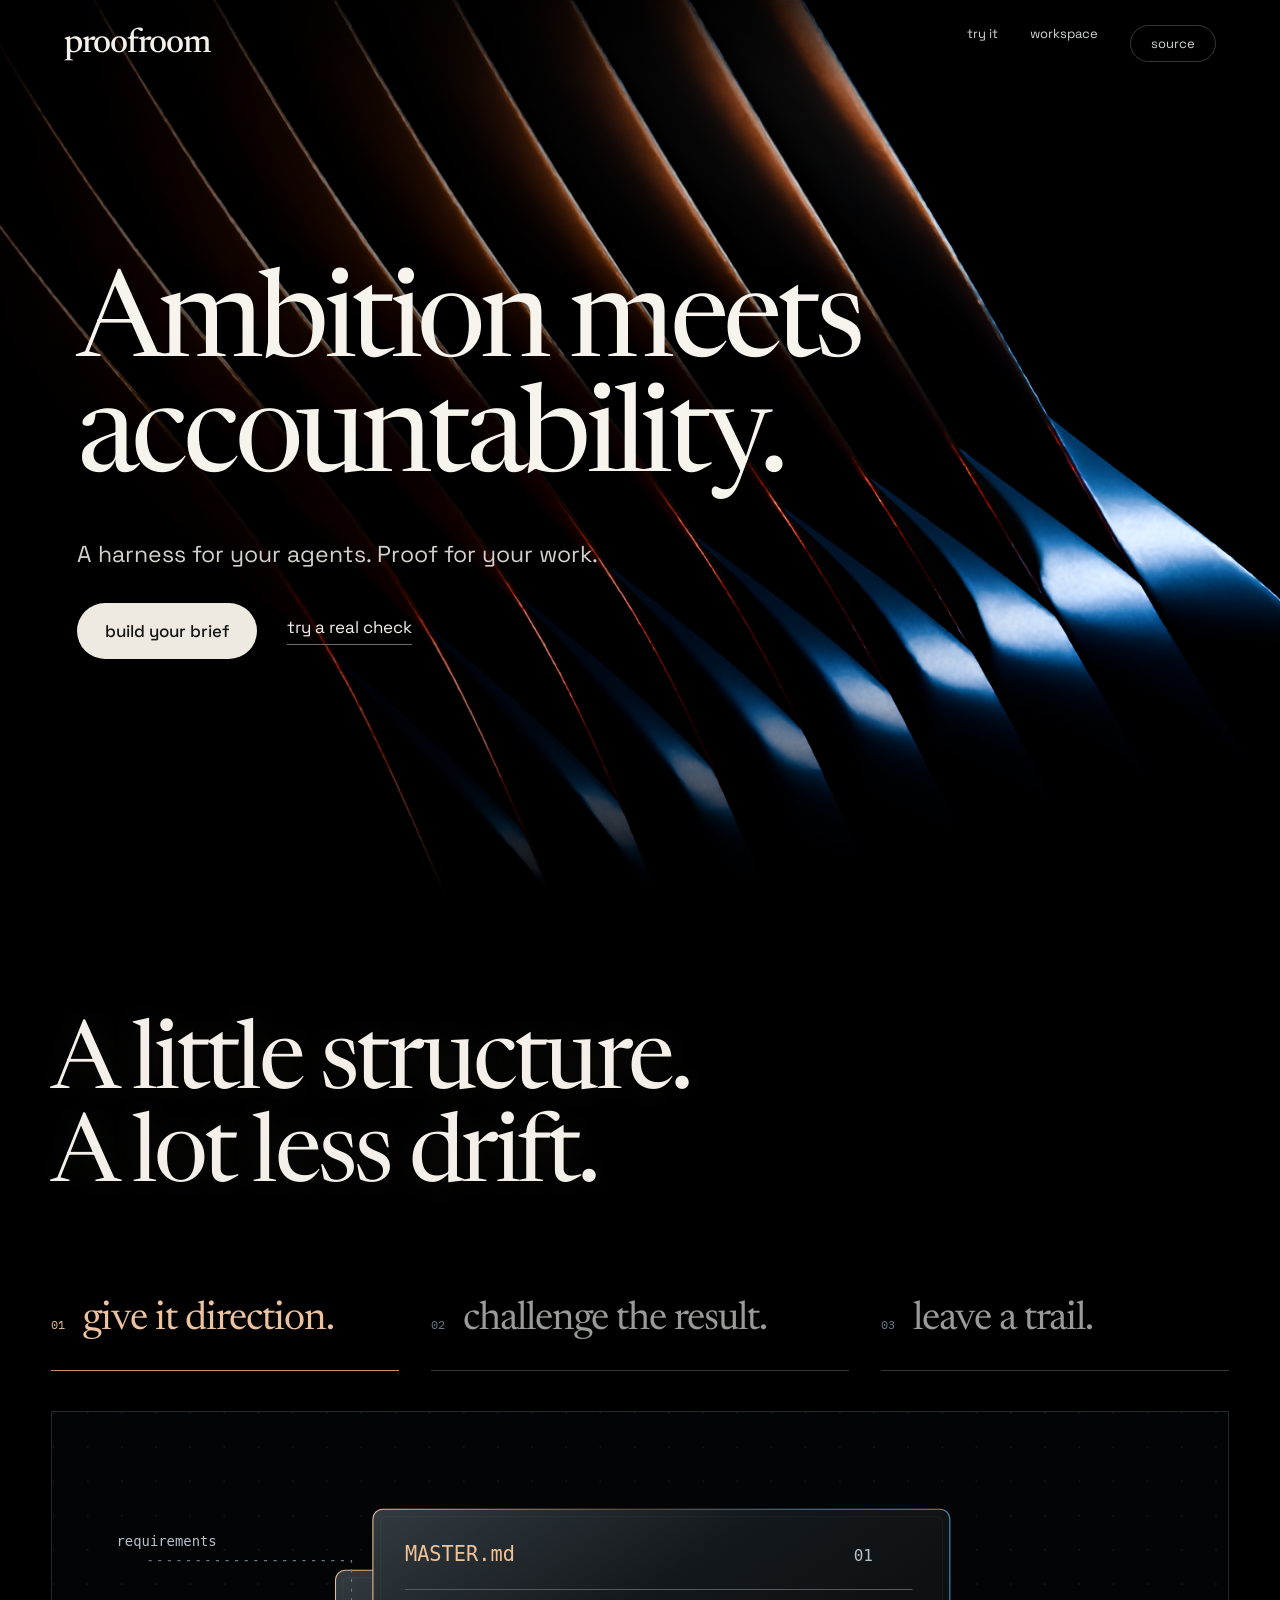
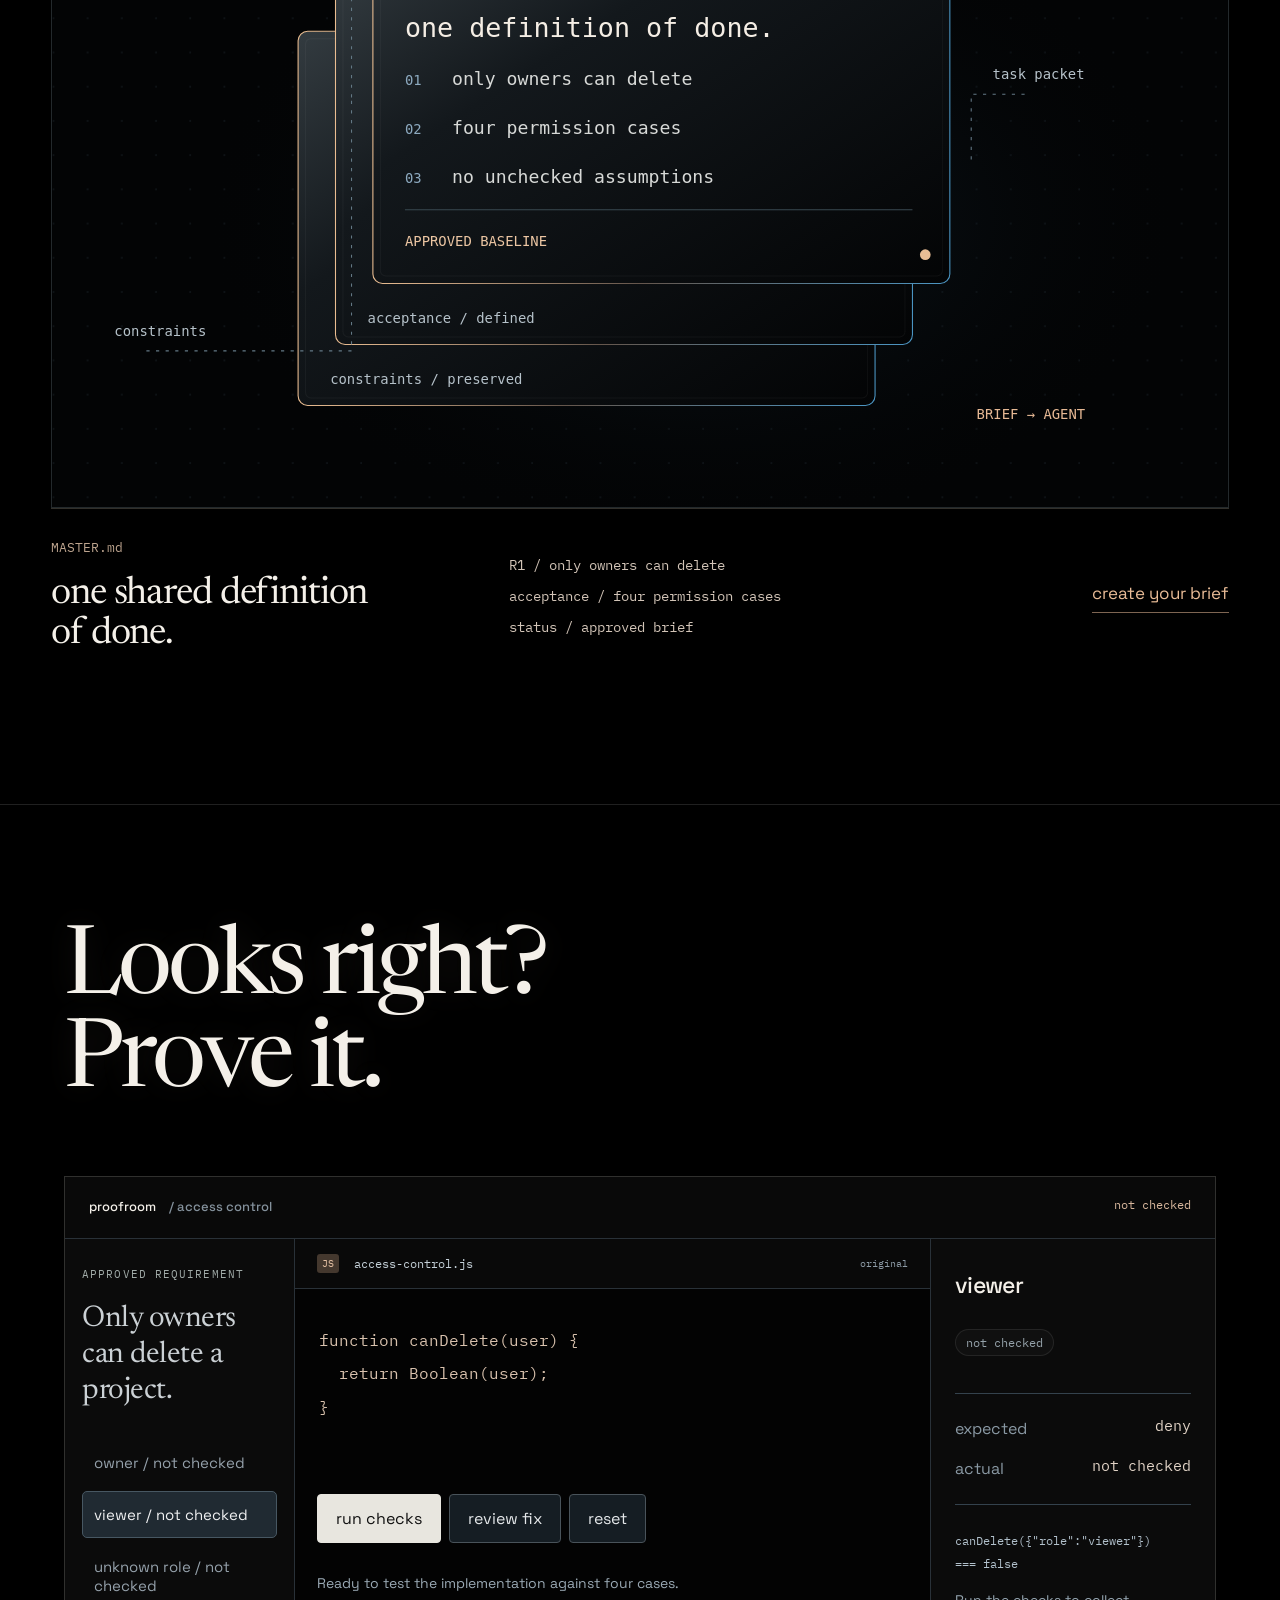
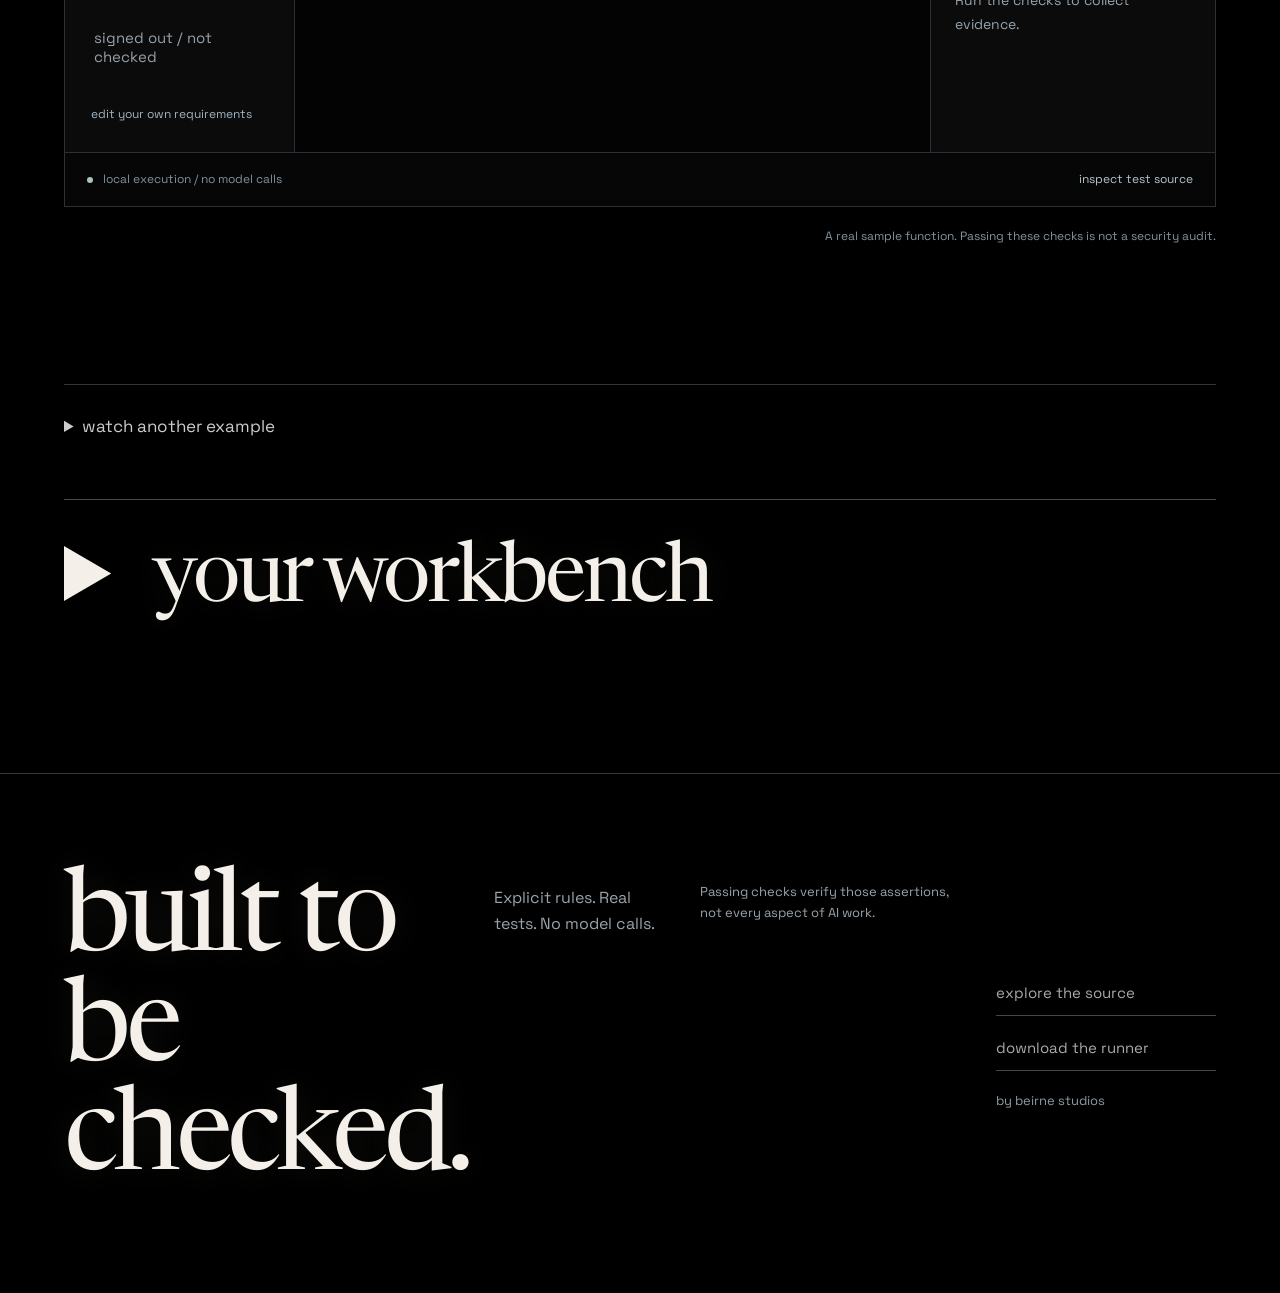
==== commit 494d7e72: "Expand product walkthrough into three original full-width visual chapters" ====
--- a/index.html
+++ b/index.html
@@ -1,7 +1,7 @@
 <!doctype html>
-<html lang="en"><head><meta charset="utf-8"><meta name="viewport" content="width=device-width,initial-scale=1"><title>Proofroom | Keep your AI build on brief</title><meta name="description" content="Define your product, prepare an assignment for your coding AI, and review evidence against your approved requirements."><link rel="stylesheet" href="style.css?v=permissions-8"><link rel="stylesheet" href="cinematic.css?v=5"><link rel="stylesheet" href="editorial.css?v=2"></head>
+<html lang="en"><head><meta charset="utf-8"><meta name="viewport" content="width=device-width,initial-scale=1"><title>Proofroom | Keep your AI build on brief</title><meta name="description" content="Define your product, prepare an assignment for your coding AI, and review evidence against your approved requirements."><link rel="stylesheet" href="style.css?v=permissions-8"><link rel="stylesheet" href="cinematic.css?v=5"><link rel="stylesheet" href="editorial.css?v=3"></head>
 <body><header class="masthead"><a class="brand" href="./">proofroom</a><nav aria-label="Main"><a href="#quick-demo">Try it</a><a href="#workspace" id="open-workspace-nav">workspace</a><a href="https://github.com/ebeirne/proofroom" target="_blank" rel="noopener">Source</a></nav></header>
-<main><section class="cinema-hero"><video id="hero-motion" autoplay muted loop playsinline preload="metadata" poster="wind-poster.png" aria-hidden="true"><source src="wind-1080p120.mp4" type="video/mp4"></video><div class="hero-shade" aria-hidden="true"></div><div class="hero-copy"><h1>Ambition meets<br><span>accountability.</span></h1><div class="hero-detail"><p>A harness for your agents. Proof for your work.</p><div class="hero-links"><a class="hero-cta" href="#workspace" data-open-workspace>build your brief</a><a class="hero-secondary" href="#quick-demo">try a real check</a></div></div></div></section><section class="product-story"><div class="story-title"><h2>A little structure.<br><span>A lot less drift.</span></h2></div><div class="story-layout"><div class="story-navigation" role="tablist" aria-label="How Proofroom works"><button role="tab" id="story-tab-0" aria-selected="true" aria-controls="story-panel" data-story="0"><span>01</span> give it direction.</button><button role="tab" id="story-tab-1" aria-selected="false" aria-controls="story-panel" data-story="1" tabindex="-1"><span>02</span> challenge the result.</button><button role="tab" id="story-tab-2" aria-selected="false" aria-controls="story-panel" data-story="2" tabindex="-1"><span>03</span> leave a trail.</button></div><div id="story-panel" role="tabpanel" aria-labelledby="story-tab-0"><div class="story-document"><span id="story-file">MASTER.md</span><h3 id="story-heading">one shared definition<br>of done.</h3><p id="story-copy">Requirements, acceptance checks, and non-negotiables travel with your agent's assignment.</p><div id="story-snippet">R1 / only owners can delete<br>acceptance / four permission cases<br>status / approved brief</div><a href="#workspace" data-workspace-tab="0" id="story-action">create your brief</a></div></div></div></section><section id="quick-demo" class="review-section"><div class="review-intro"><h2>Looks right?<br><span>Prove it.</span></h2></div><div class="review-app"><div class="review-top"><span>proofroom <span class="dim">/ access control</span></span><span id="review-summary" role="status" aria-live="polite">not checked</span></div><div class="review-body"><aside class="review-sidebar"><h3>approved requirement</h3><p>Only owners can delete a project.</p><div id="review-checks" aria-label="Select a permission check"></div><a href="#workspace" data-workspace-tab="1">edit your own requirements</a></aside><div class="review-editor"><div class="review-file"><span class="file-icon" aria-hidden="true">JS</span> access-control.js <span id="review-revision">original</span></div><pre id="review-source"></pre><div id="review-diff" hidden><span>proposed change</span><pre class="removed">− return Boolean(user);</pre><pre class="added">+ return user?.role === 'owner';</pre></div><div class="review-actions"><button id="review-run">run checks</button><button id="review-fix">review fix</button><button id="review-reset">reset</button></div><p id="review-message" role="status">Ready to test the implementation against four cases.</p></div><section class="review-inspector" aria-label="Selected check evidence"><h3 id="review-selected">viewer</h3><p id="review-verdict">not checked</p><dl><dt>expected</dt><dd id="review-expected">deny</dd><dt>actual</dt><dd id="review-actual">not checked</dd></dl><pre id="review-assertion"></pre><p id="review-explanation">Run the checks to collect evidence.</p></section></div><div class="review-bottom"><span><i class="live-dot" aria-hidden="true"></i> local execution / no model calls</span><a href="https://github.com/ebeirne/proofroom/blob/main/permissions-demo.js">inspect test source</a></div></div><p class="review-boundary">A real sample function. Passing these checks is not a security audit.</p></section><details class="recorded-demo"><summary>watch another example</summary><video controls playsinline preload="metadata" poster="proofroom-demo.jpg?v=technical2" aria-label="20 second Proofroom demo: a failing cart calculation is corrected and passes"><source src="proofroom-demo.mp4?v=technical2" type="video/mp4"></video><p>A recreated walkthrough using real test results. Brief, failed check, fix, passing receipt.</p></details>
+<main><section class="cinema-hero"><video id="hero-motion" autoplay muted loop playsinline preload="metadata" poster="wind-poster.png" aria-hidden="true"><source src="wind-1080p120.mp4" type="video/mp4"></video><div class="hero-shade" aria-hidden="true"></div><div class="hero-copy"><h1>Ambition meets<br><span>accountability.</span></h1><div class="hero-detail"><p>A harness for your agents. Proof for your work.</p><div class="hero-links"><a class="hero-cta" href="#workspace" data-open-workspace>build your brief</a><a class="hero-secondary" href="#quick-demo">try a real check</a></div></div></div></section><section class="product-story"><div class="story-title"><h2>A little structure.<br><span>A lot less drift.</span></h2></div><div class="story-layout"><div class="story-navigation" role="tablist" aria-label="How Proofroom works"><button role="tab" id="story-tab-0" aria-selected="true" aria-controls="story-panel" data-story="0"><span>01</span> give it direction.</button><button role="tab" id="story-tab-1" aria-selected="false" aria-controls="story-panel" data-story="1" tabindex="-1"><span>02</span> challenge the result.</button><button role="tab" id="story-tab-2" aria-selected="false" aria-controls="story-panel" data-story="2" tabindex="-1"><span>03</span> leave a trail.</button></div><div id="story-panel" role="tabpanel" aria-labelledby="story-tab-0"><img id="story-visual" class="story-visual" src="direction-visual.svg" alt="Illustration of approved requirements layered into a master brief and task packet"><div class="story-document"><span id="story-file">MASTER.md</span><h3 id="story-heading">one shared definition<br>of done.</h3><p id="story-copy">Requirements, acceptance checks, and non-negotiables travel with your agent's assignment.</p><div id="story-snippet">R1 / only owners can delete<br>acceptance / four permission cases<br>status / approved brief</div><a href="#workspace" data-workspace-tab="0" id="story-action">create your brief</a></div></div></div></section><section id="quick-demo" class="review-section"><div class="review-intro"><h2>Looks right?<br><span>Prove it.</span></h2></div><div class="review-app"><div class="review-top"><span>proofroom <span class="dim">/ access control</span></span><span id="review-summary" role="status" aria-live="polite">not checked</span></div><div class="review-body"><aside class="review-sidebar"><h3>approved requirement</h3><p>Only owners can delete a project.</p><div id="review-checks" aria-label="Select a permission check"></div><a href="#workspace" data-workspace-tab="1">edit your own requirements</a></aside><div class="review-editor"><div class="review-file"><span class="file-icon" aria-hidden="true">JS</span> access-control.js <span id="review-revision">original</span></div><pre id="review-source"></pre><div id="review-diff" hidden><span>proposed change</span><pre class="removed">− return Boolean(user);</pre><pre class="added">+ return user?.role === 'owner';</pre></div><div class="review-actions"><button id="review-run">run checks</button><button id="review-fix">review fix</button><button id="review-reset">reset</button></div><p id="review-message" role="status">Ready to test the implementation against four cases.</p></div><section class="review-inspector" aria-label="Selected check evidence"><h3 id="review-selected">viewer</h3><p id="review-verdict">not checked</p><dl><dt>expected</dt><dd id="review-expected">deny</dd><dt>actual</dt><dd id="review-actual">not checked</dd></dl><pre id="review-assertion"></pre><p id="review-explanation">Run the checks to collect evidence.</p></section></div><div class="review-bottom"><span><i class="live-dot" aria-hidden="true"></i> local execution / no model calls</span><a href="https://github.com/ebeirne/proofroom/blob/main/permissions-demo.js">inspect test source</a></div></div><p class="review-boundary">A real sample function. Passing these checks is not a security audit.</p></section><details class="recorded-demo"><summary>watch another example</summary><video controls playsinline preload="metadata" poster="proofroom-demo.jpg?v=technical2" aria-label="20 second Proofroom demo: a failing cart calculation is corrected and passes"><source src="proofroom-demo.mp4?v=technical2" type="video/mp4"></video><p>A recreated walkthrough using real test results. Brief, failed check, fix, passing receipt.</p></details>
 
 <details class="advanced-workspace"><summary>your workbench</summary><section id="workspace" class="brief-workspace"><p id="notice" role="status" aria-live="polite">An example brief is ready to explore. Everything saves in this browser.</p><div class="brief-toolbar"><button id="new">New brief</button><button id="download">Save JSON</button><button id="master">Export master brief</button><label class="file-label">Open JSON<input id="import" type="file" accept=".json,application/json"></label></div>
 <section class="brief-panel"><h2>Your north star.</h2><form id="project-form"><label>Product name<input id="name" maxlength="160" required></label><label>What should it accomplish?<textarea id="goal" maxlength="4000" required></textarea></label><label>Who is it for?<input id="audience" maxlength="500" required></label><button class="primary">Save direction</button></form></section>
@@ -9,4 +9,4 @@
 <section class="brief-panel"><h2>Close the gaps.</h2><div id="questions"></div><button id="save-answers">Save answers</button><form id="question-form"><label>Another decision to resolve<input id="new-question" required maxlength="4000"></label><button>Add question</button></form><div id="issues"></div><p id="brief-status"></p><label>Your name<input id="approver" maxlength="160" placeholder="Who approves this brief?"></label><button id="approval" class="primary">Approve this version</button><p class="small-note">Editing the brief invalidates its approval and clears the current task and review. This is a local acknowledgment, not an authenticated signature.</p></section>
 <section class="brief-panel"><h2>One clear assignment.</h2><label>What should the AI do next?<textarea id="objective" placeholder="Implement the first demo flow."></textarea></label><div id="task-picks"></div><p class="small-note">Selected dependencies and all hard project rules travel with the task.</p><button id="make-task" class="primary">Prepare task packet</button><label>Copyable task instructions<textarea id="task-preview" readonly rows="10"></textarea></label><button id="task-download" disabled>Download TASK.md</button></section>
 <section class="brief-panel"><h2>Check the actual files.</h2><p>Run repeatable file checks locally. No model calls, no AI tokens, no file uploads to a server.</p><p>Approve your brief first. Map checks to requirement IDs. Select the files your AI changed, then run a review session.</p><label>Checks (JSON)<textarea id="check-rules" rows="10" spellcheck="false"></textarea></label><p class="small-note">Operations: exists, contains, excludes, jsonEquals. Text checks match literal source, not running behavior. JSON checks use JSON Pointer paths. Requirements without checks remain not checked.</p><label>Select project text files<input id="check-files" type="file" multiple></label><p id="selected-files"></p><button id="run-checks" class="primary">Run automated checks</button><button id="demo-checks">Try a failing example</button><button id="download-receipt" disabled>Download receipt</button><div id="auto-results" role="status">No automated session yet.</div><p class="small-note">Files are read as text and never executed. Pass means this specific assertion passed, not that an entire feature is correct. Reports include hashes of the brief, rules and files. Choose fresh files after each code change.</p></section><section class="brief-panel"><h2>Run it where you build.</h2><p>Use the local runner for real Node tests. Use GitHub Actions to repeat them on every push, with a receipt attached to each run.</p><details><summary>Set up local or hosted verification</summary><p>Download or clone Proofroom, save your approved brief as proofroom-brief.json, and configure proofroom.config.json. Node.js 22 or newer is required.</p><pre class="command-example">node runner.cjs /path/to/project --allow-run --out report.json</pre><p>Test commands execute your project's code with your account's permissions. Run trusted projects only. They are not sandboxed locally.</p><p>For hosted runs, copy the runner files and <a href="https://github.com/ebeirne/proofroom/blob/main/.github/workflows/proofroom.yml" target="_blank" rel="noopener">Proofroom workflow</a> into your repository. It runs on pushes to main and manual dispatch, with read-only repository permissions and no configured secrets.</p><p>Private repositories can use the same local runner and GitHub workflow. The browser connection below reads public run status only. GitHub runner quotas and charges are separate from AI tokens.</p><a href="https://github.com/ebeirne/proofroom#local-and-github-verification" target="_blank" rel="noopener">Full setup instructions</a></details><label>Node tests for this project (JSON)<textarea id="node-tests" rows="5" spellcheck="false">[]</textarea></label><p class="small-note">Example: [{"id":"unit","requirement":"R1","args":["--test","test/cart.test.cjs"],"timeoutMs":30000}]. Commands run locally or in Actions, never in this webpage.</p><button id="export-config">Export runner config</button><p><a href="runner-kit.zip" download>Download local runner and GitHub workflow</a></p><label>Public GitHub repository<input id="github-repo" value="ebeirne/proofroom" placeholder="owner/repository"></label><button id="connect-github" class="primary">Connect public GitHub runs</button><p id="hosted-status" role="status"></p><div id="github-runs"></div><label>Import a runner receipt<input id="receipt-file" type="file" accept=".json,application/json"></label><h3>Recent sessions</h3><p class="small-note">Saved in this browser. Imported receipts are labeled separately and are not authenticated.</p><div id="session-history"></div></section></section>
-</details><footer class="closing"><div><h2>built to be<br>checked.</h2><p>Explicit rules. Real tests. No model calls.</p><p class="boundary">Passing checks verify those assertions, not every aspect of AI work.</p></div><div class="closing-links"><a href="https://github.com/ebeirne/proofroom">explore the source</a><a href="runner-kit.zip" download>download the runner</a><span>by beirne studios</span></div></footer></main><script src="workspace-tabs.js"></script><script src="permissions-demo.js"></script><script src="review-ui.js"></script><script src="cinematic.js?v=2"></script><script src="brief-core.js"></script><script src="workspace.js"></script><script src="verifier.js"></script><script src="auto-review.js"></script><script src="hosted.js"></script></body></html>+</details><footer class="closing"><div><h2>built to be<br>checked.</h2><p>Explicit rules. Real tests. No model calls.</p><p class="boundary">Passing checks verify those assertions, not every aspect of AI work.</p></div><div class="closing-links"><a href="https://github.com/ebeirne/proofroom">explore the source</a><a href="runner-kit.zip" download>download the runner</a><span>by beirne studios</span></div></footer></main><script src="workspace-tabs.js"></script><script src="permissions-demo.js"></script><script src="review-ui.js"></script><script src="cinematic.js?v=3"></script><script src="brief-core.js"></script><script src="workspace.js"></script><script src="verifier.js"></script><script src="auto-review.js"></script><script src="hosted.js"></script></body></html>
--- a/editorial.css
+++ b/editorial.css
@@ -8,3 +8,5 @@
 
 /* Immersive opening and restrained, permanent illumination. */
 html,body{background:#000;color:#f4f0e9}.masthead{position:absolute;inset:0 0 auto;z-index:4;border:0;background:linear-gradient(#0009,transparent)}.cinema-hero{height:100svh;min-height:700px;max-height:1200px;position:relative;isolation:isolate;display:flex;align-items:center;overflow:hidden;background:#000}.cinema-hero video{position:absolute;inset:0;width:100%;height:100%;object-fit:cover;z-index:-3}.hero-shade{position:absolute;inset:0;z-index:-2;background:linear-gradient(90deg,#000a,transparent 85%),linear-gradient(0deg,#000,transparent 25%,transparent 80%,#0005)}.hero-copy{display:block;max-width:1250px;padding:120px 6vw 90px}.hero-copy h1{font:400 clamp(76px,9.4vw,148px)/.95 'Newsreader',Georgia,serif;letter-spacing:-.045em;color:#f7f3ed;margin:0 0 36px;text-shadow:0 2px 30px #0005}.hero-copy h1 span{color:inherit;font-style:normal}.hero-detail{padding:0}.hero-copy p{font-size:clamp(18px,1.8vw,25px);color:#d4d1cc;max-width:650px;margin:0 0 30px}.hero-links{gap:30px}.hero-cta{font-size:17px;padding:17px 28px}.hero-secondary{font-size:17px}.product-story,.review-section{padding-top:120px;padding-bottom:120px;background:#000}.story-title h2,.review-intro h2{font:400 clamp(60px,7.4vw,112px)/.98 'Newsreader',Georgia,serif;letter-spacing:-.04em}.story-title h2 span,.review-intro h2 span{font-style:normal;color:inherit}.story-title,.review-intro{margin-bottom:65px}.story-navigation button{font-size:clamp(30px,3.3vw,48px);padding:32px 0;color:#999b98}.story-navigation button[aria-selected=true]{color:#edc2a1}.story-document{background:#080808;border-color:#30302e;padding:40px;box-shadow:none}.story-document:before{display:none}#story-heading{font-size:48px}#story-copy{display:none}#story-file{font-size:14px}#story-snippet{font-size:15px}#story-action{font-size:17px}.review-app{background:#060606;border-color:#30302e}.review-top,.review-file{background:#090909}.review-sidebar,.review-inspector{background:#0b0b0b}.review-editor{background:#030303}#review-source{background:none;font-size:16px}.review-sidebar>p{font-size:30px}.review-sidebar button{font-size:15px}.review-actions button{font-size:16px;padding:13px 18px}#review-message,#review-explanation{font-size:14px}.review-inspector dl{font-size:16px}.workspace-tabs{background:#000f}.advanced-workspace>summary{font-size:clamp(55px,6.5vw,94px)}.brief-panel h2{font-size:48px}.closing h2{font-size:clamp(70px,9vw,132px)}.closing{background:#000}.illuminate{color:#91918c!important;transition:color 1.15s ease,text-shadow 1.15s ease}.illuminate.is-lit{color:#f4f0e9!important;text-shadow:0 0 32px #f5dbc316}.illuminate span{color:inherit!important}.review-inspector #review-verdict[data-status=pass]{color:#add2bc}.review-inspector #review-verdict[data-status=fail]{color:#edb599}@media(prefers-reduced-motion:reduce){.illuminate{transition:none;color:#f4f0e9!important}}@media(max-width:700px){.cinema-hero{height:100svh;min-height:620px;max-height:950px}.hero-copy{padding:110px 6vw 65px}.hero-copy h1{font-size:clamp(58px,12vw,84px);line-height:1}.hero-copy p{font-size:19px;max-width:290px}.hero-shade{background:linear-gradient(90deg,#000a,#0003),linear-gradient(0deg,#000,transparent 35%)}.cinema-hero video{object-position:58% center}.hero-links{gap:20px}.hero-cta,.hero-secondary{font-size:15px}.hero-cta{padding:15px 22px}.product-story,.review-section{padding:75px 6vw}.story-title h2,.review-intro h2{font-size:clamp(49px,10vw,66px)}.story-title,.review-intro{margin-bottom:35px}.story-navigation button{font-size:32px;padding:24px 0}.story-document{padding:28px 24px}#story-heading{font-size:38px}#story-snippet{font-size:12px}#review-source{font-size:13px}.review-sidebar>p{font-size:28px}}
+/* Expansive visual chapters, with the interface kept below the illustration. */
+.story-layout{display:flex;flex-direction:column;gap:40px}.story-navigation{display:grid;grid-template-columns:1fr 1.2fr 1fr;gap:32px}.story-navigation button{font-size:clamp(27px,3.1vw,47px);gap:18px;align-items:baseline;padding:24px 0;white-space:normal}.story-navigation button span{font-size:12px}#story-panel{width:100%;min-width:0}.story-visual{display:block;width:100%;height:auto;max-height:760px;object-fit:contain;border:1px solid #23292c;background:#030405}.story-document{border:0;border-top:1px solid #32302b;background:none;min-height:0;padding:30px 0;display:grid;grid-template-columns:1fr 1.3fr auto;gap:18px 40px;align-items:center}#story-file{grid-column:1;font-size:13px}#story-heading{grid-column:1;grid-row:2;margin:0;font-size:38px;max-width:360px}#story-snippet{grid-column:2;grid-row:1/3;font-size:14px;margin:0;padding:0;border:0}#story-action{grid-column:3;grid-row:1/3;justify-self:end;white-space:nowrap}.product-story{padding-left:4vw;padding-right:4vw}@media(max-width:700px){.story-navigation{grid-template-columns:1fr;gap:0}.story-navigation button{font-size:30px;padding:16px 0}.story-layout{gap:25px}.story-visual{width:100%;min-height:260px;object-fit:contain}.story-document{grid-template-columns:1fr;gap:20px;padding:25px 4px}#story-file,#story-heading,#story-snippet,#story-action{grid-column:1;grid-row:auto}#story-heading{font-size:34px}#story-action{justify-self:start}#story-snippet{font-size:13px}.product-story{padding-inline:6vw}}
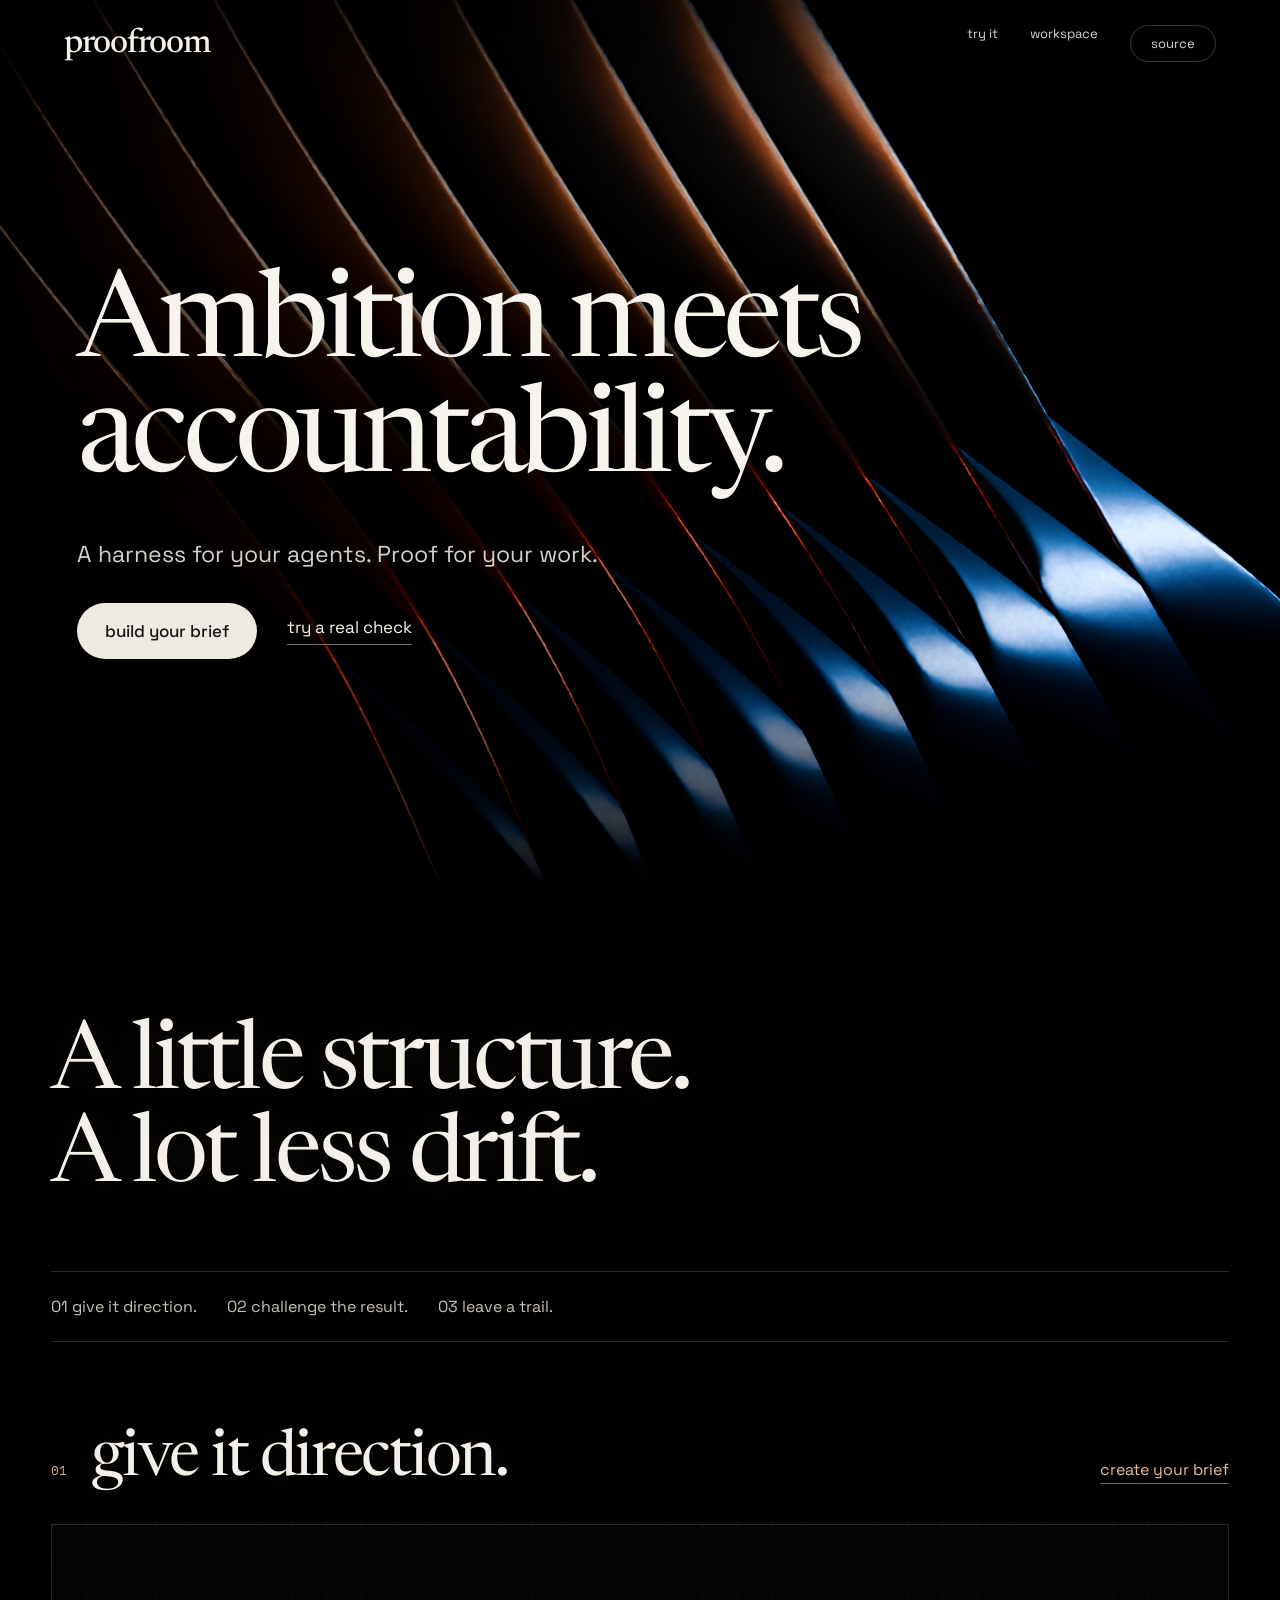
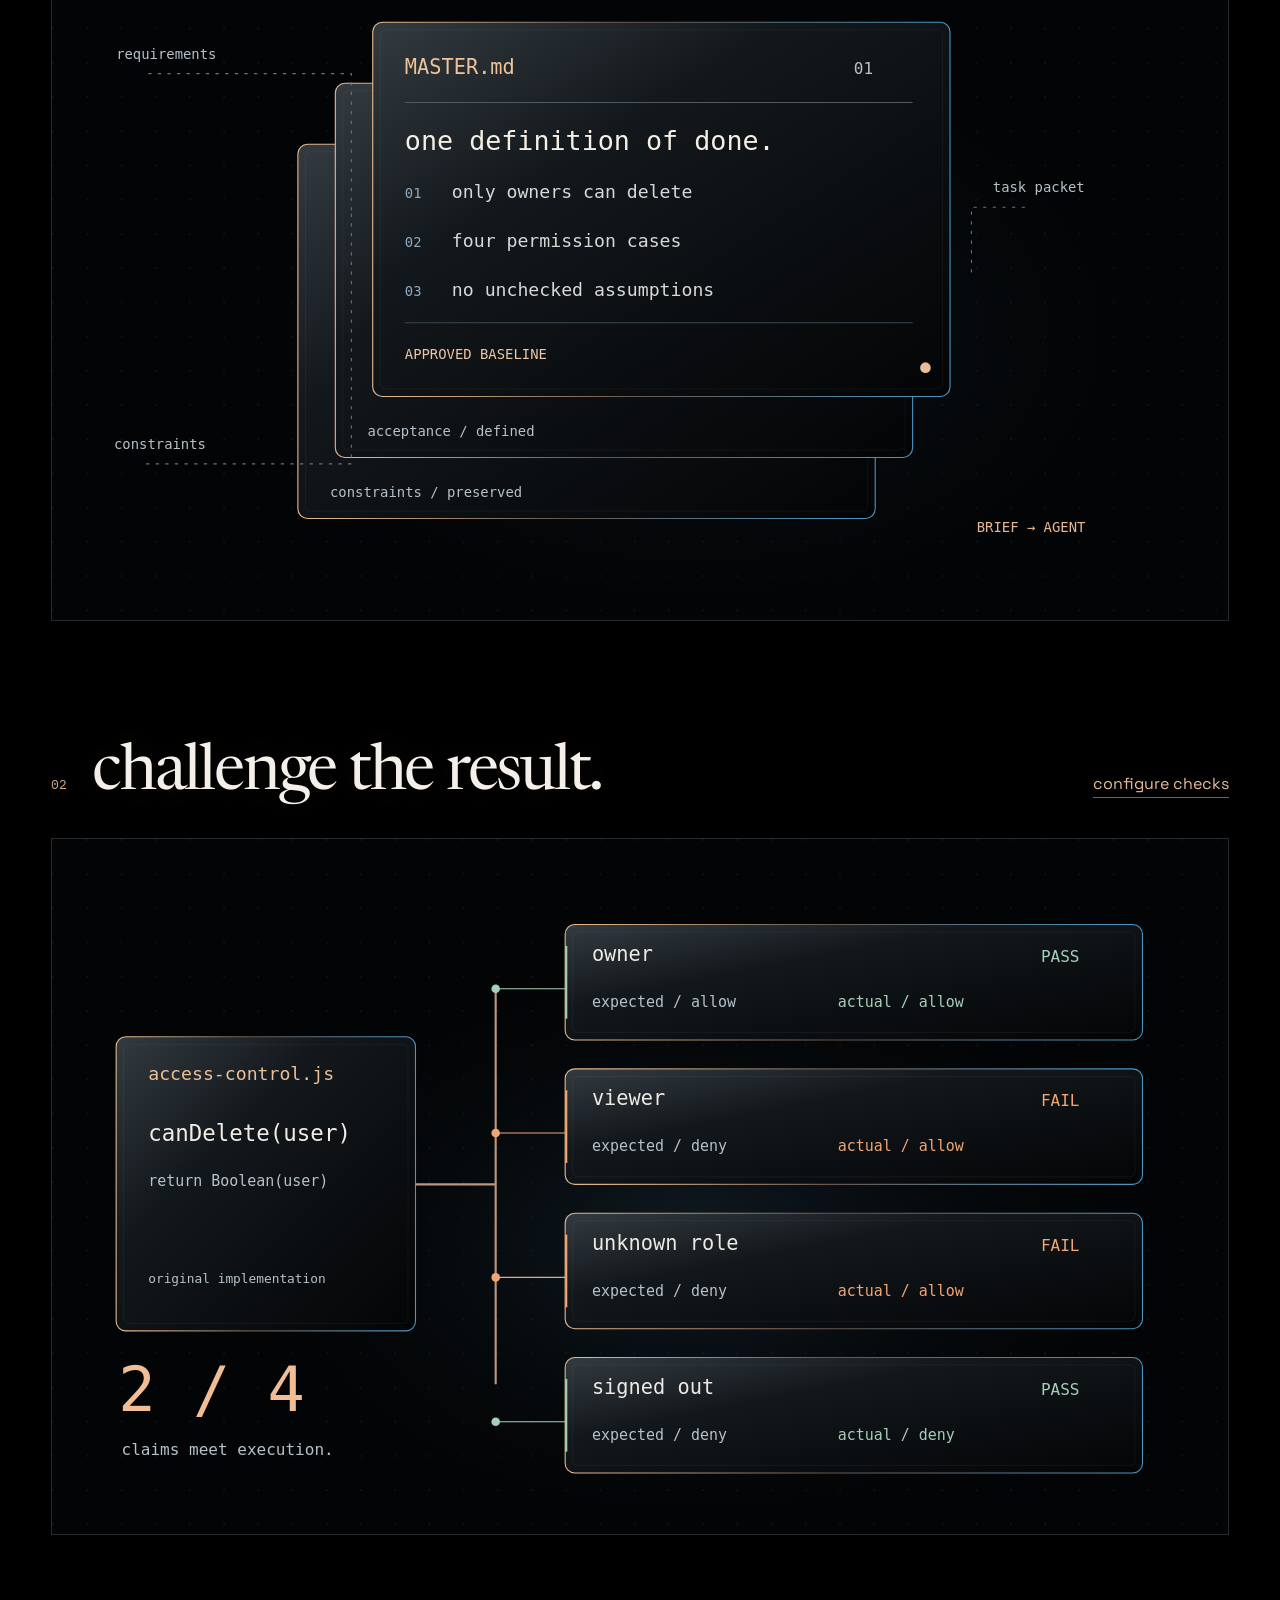
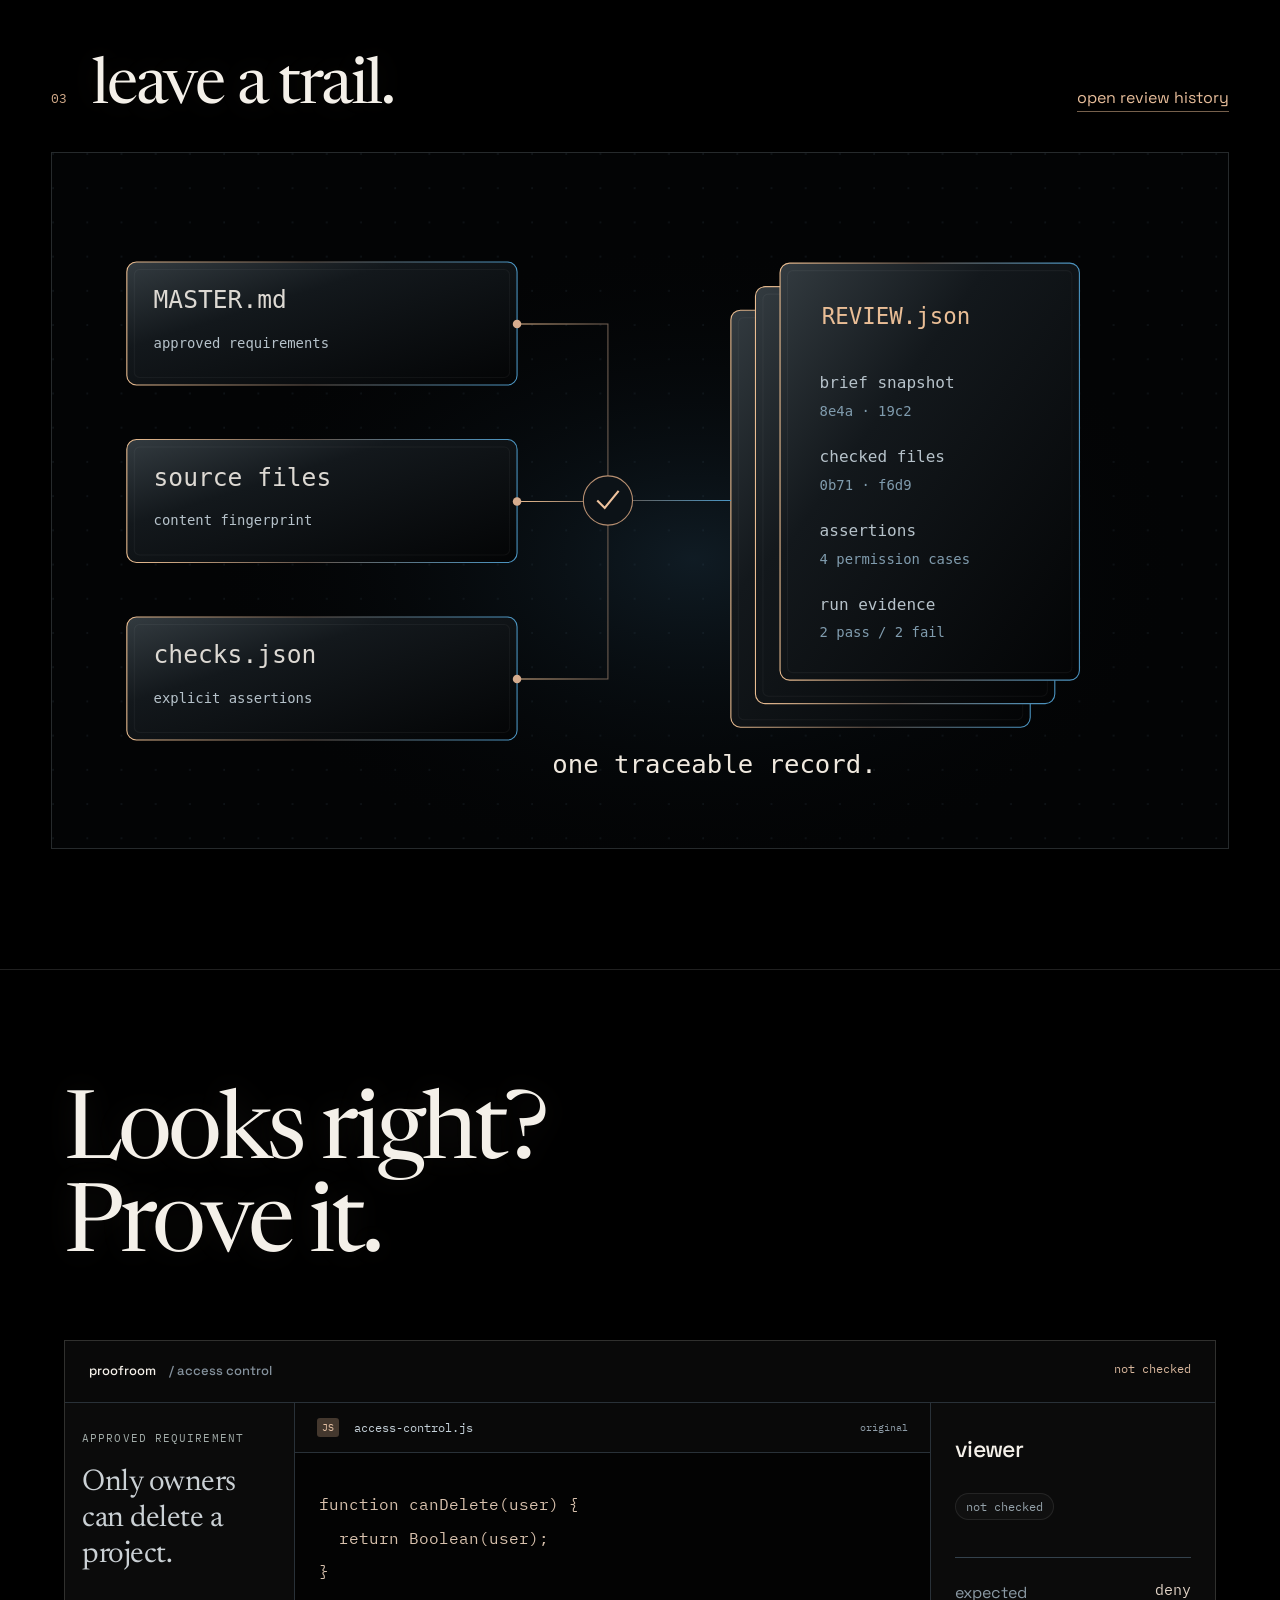
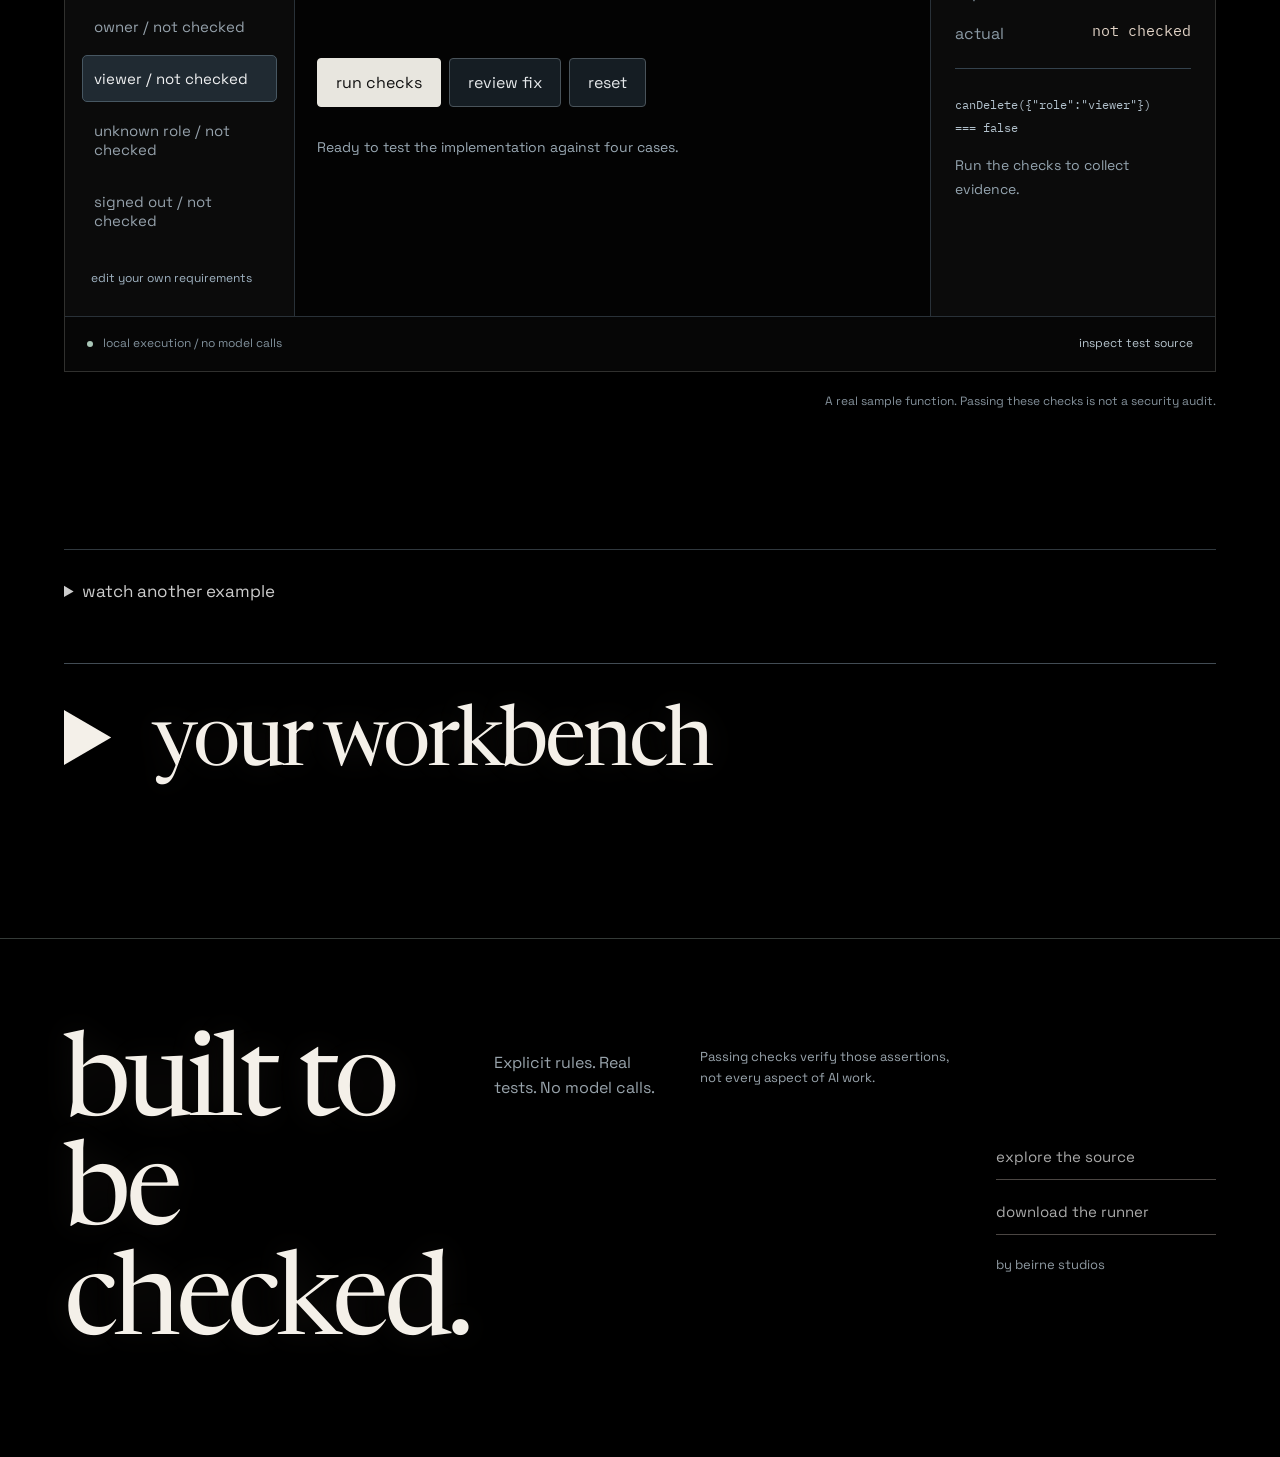
==== commit 34f828f9: "Make visual walkthrough sequential and scrollable" ====
--- a/index.html
+++ b/index.html
@@ -1,7 +1,7 @@
 <!doctype html>
-<html lang="en"><head><meta charset="utf-8"><meta name="viewport" content="width=device-width,initial-scale=1"><title>Proofroom | Keep your AI build on brief</title><meta name="description" content="Define your product, prepare an assignment for your coding AI, and review evidence against your approved requirements."><link rel="stylesheet" href="style.css?v=permissions-8"><link rel="stylesheet" href="cinematic.css?v=5"><link rel="stylesheet" href="editorial.css?v=3"></head>
+<html lang="en"><head><meta charset="utf-8"><meta name="viewport" content="width=device-width,initial-scale=1"><title>Proofroom | Keep your AI build on brief</title><meta name="description" content="Define your product, prepare an assignment for your coding AI, and review evidence against your approved requirements."><link rel="stylesheet" href="style.css?v=permissions-8"><link rel="stylesheet" href="cinematic.css?v=5"><link rel="stylesheet" href="editorial.css?v=4"></head>
 <body><header class="masthead"><a class="brand" href="./">proofroom</a><nav aria-label="Main"><a href="#quick-demo">Try it</a><a href="#workspace" id="open-workspace-nav">workspace</a><a href="https://github.com/ebeirne/proofroom" target="_blank" rel="noopener">Source</a></nav></header>
-<main><section class="cinema-hero"><video id="hero-motion" autoplay muted loop playsinline preload="metadata" poster="wind-poster.png" aria-hidden="true"><source src="wind-1080p120.mp4" type="video/mp4"></video><div class="hero-shade" aria-hidden="true"></div><div class="hero-copy"><h1>Ambition meets<br><span>accountability.</span></h1><div class="hero-detail"><p>A harness for your agents. Proof for your work.</p><div class="hero-links"><a class="hero-cta" href="#workspace" data-open-workspace>build your brief</a><a class="hero-secondary" href="#quick-demo">try a real check</a></div></div></div></section><section class="product-story"><div class="story-title"><h2>A little structure.<br><span>A lot less drift.</span></h2></div><div class="story-layout"><div class="story-navigation" role="tablist" aria-label="How Proofroom works"><button role="tab" id="story-tab-0" aria-selected="true" aria-controls="story-panel" data-story="0"><span>01</span> give it direction.</button><button role="tab" id="story-tab-1" aria-selected="false" aria-controls="story-panel" data-story="1" tabindex="-1"><span>02</span> challenge the result.</button><button role="tab" id="story-tab-2" aria-selected="false" aria-controls="story-panel" data-story="2" tabindex="-1"><span>03</span> leave a trail.</button></div><div id="story-panel" role="tabpanel" aria-labelledby="story-tab-0"><img id="story-visual" class="story-visual" src="direction-visual.svg" alt="Illustration of approved requirements layered into a master brief and task packet"><div class="story-document"><span id="story-file">MASTER.md</span><h3 id="story-heading">one shared definition<br>of done.</h3><p id="story-copy">Requirements, acceptance checks, and non-negotiables travel with your agent's assignment.</p><div id="story-snippet">R1 / only owners can delete<br>acceptance / four permission cases<br>status / approved brief</div><a href="#workspace" data-workspace-tab="0" id="story-action">create your brief</a></div></div></div></section><section id="quick-demo" class="review-section"><div class="review-intro"><h2>Looks right?<br><span>Prove it.</span></h2></div><div class="review-app"><div class="review-top"><span>proofroom <span class="dim">/ access control</span></span><span id="review-summary" role="status" aria-live="polite">not checked</span></div><div class="review-body"><aside class="review-sidebar"><h3>approved requirement</h3><p>Only owners can delete a project.</p><div id="review-checks" aria-label="Select a permission check"></div><a href="#workspace" data-workspace-tab="1">edit your own requirements</a></aside><div class="review-editor"><div class="review-file"><span class="file-icon" aria-hidden="true">JS</span> access-control.js <span id="review-revision">original</span></div><pre id="review-source"></pre><div id="review-diff" hidden><span>proposed change</span><pre class="removed">− return Boolean(user);</pre><pre class="added">+ return user?.role === 'owner';</pre></div><div class="review-actions"><button id="review-run">run checks</button><button id="review-fix">review fix</button><button id="review-reset">reset</button></div><p id="review-message" role="status">Ready to test the implementation against four cases.</p></div><section class="review-inspector" aria-label="Selected check evidence"><h3 id="review-selected">viewer</h3><p id="review-verdict">not checked</p><dl><dt>expected</dt><dd id="review-expected">deny</dd><dt>actual</dt><dd id="review-actual">not checked</dd></dl><pre id="review-assertion"></pre><p id="review-explanation">Run the checks to collect evidence.</p></section></div><div class="review-bottom"><span><i class="live-dot" aria-hidden="true"></i> local execution / no model calls</span><a href="https://github.com/ebeirne/proofroom/blob/main/permissions-demo.js">inspect test source</a></div></div><p class="review-boundary">A real sample function. Passing these checks is not a security audit.</p></section><details class="recorded-demo"><summary>watch another example</summary><video controls playsinline preload="metadata" poster="proofroom-demo.jpg?v=technical2" aria-label="20 second Proofroom demo: a failing cart calculation is corrected and passes"><source src="proofroom-demo.mp4?v=technical2" type="video/mp4"></video><p>A recreated walkthrough using real test results. Brief, failed check, fix, passing receipt.</p></details>
+<main><section class="cinema-hero"><video id="hero-motion" autoplay muted loop playsinline preload="metadata" poster="wind-poster.png" aria-hidden="true"><source src="wind-1080p120.mp4" type="video/mp4"></video><div class="hero-shade" aria-hidden="true"></div><div class="hero-copy"><h1>Ambition meets<br><span>accountability.</span></h1><div class="hero-detail"><p>A harness for your agents. Proof for your work.</p><div class="hero-links"><a class="hero-cta" href="#workspace" data-open-workspace>build your brief</a><a class="hero-secondary" href="#quick-demo">try a real check</a></div></div></div></section><section class="product-story"><div class="story-title"><h2>A little structure.<br><span>A lot less drift.</span></h2></div><nav class="chapter-nav" aria-label="Walkthrough chapters"><a href="#chapter-direction">01 give it direction.</a><a href="#chapter-checks">02 challenge the result.</a><a href="#chapter-evidence">03 leave a trail.</a></nav><div class="scroll-chapters"><article class="scroll-chapter" id="chapter-direction"><div class="chapter-heading"><span>01</span><h3>give it direction.</h3><a href="#workspace" data-workspace-tab="0">create your brief</a></div><img src="direction-visual.svg" alt="Approved requirements layered into a master brief" width="1100" height="650" loading="lazy"></article><article class="scroll-chapter" id="chapter-checks"><div class="chapter-heading"><span>02</span><h3>challenge the result.</h3><a href="#workspace" data-workspace-tab="3">configure checks</a></div><img src="checks-visual.svg" alt="Four permission checks expose two failures" width="1100" height="650" loading="lazy"></article><article class="scroll-chapter" id="chapter-evidence"><div class="chapter-heading"><span>03</span><h3>leave a trail.</h3><a href="#workspace" data-workspace-tab="4">open review history</a></div><img src="evidence-visual.svg" alt="Brief and file fingerprints connected to a review record" width="1100" height="650" loading="lazy"></article></div></section><section id="quick-demo" class="review-section"><div class="review-intro"><h2>Looks right?<br><span>Prove it.</span></h2></div><div class="review-app"><div class="review-top"><span>proofroom <span class="dim">/ access control</span></span><span id="review-summary" role="status" aria-live="polite">not checked</span></div><div class="review-body"><aside class="review-sidebar"><h3>approved requirement</h3><p>Only owners can delete a project.</p><div id="review-checks" aria-label="Select a permission check"></div><a href="#workspace" data-workspace-tab="1">edit your own requirements</a></aside><div class="review-editor"><div class="review-file"><span class="file-icon" aria-hidden="true">JS</span> access-control.js <span id="review-revision">original</span></div><pre id="review-source"></pre><div id="review-diff" hidden><span>proposed change</span><pre class="removed">− return Boolean(user);</pre><pre class="added">+ return user?.role === 'owner';</pre></div><div class="review-actions"><button id="review-run">run checks</button><button id="review-fix">review fix</button><button id="review-reset">reset</button></div><p id="review-message" role="status">Ready to test the implementation against four cases.</p></div><section class="review-inspector" aria-label="Selected check evidence"><h3 id="review-selected">viewer</h3><p id="review-verdict">not checked</p><dl><dt>expected</dt><dd id="review-expected">deny</dd><dt>actual</dt><dd id="review-actual">not checked</dd></dl><pre id="review-assertion"></pre><p id="review-explanation">Run the checks to collect evidence.</p></section></div><div class="review-bottom"><span><i class="live-dot" aria-hidden="true"></i> local execution / no model calls</span><a href="https://github.com/ebeirne/proofroom/blob/main/permissions-demo.js">inspect test source</a></div></div><p class="review-boundary">A real sample function. Passing these checks is not a security audit.</p></section><details class="recorded-demo"><summary>watch another example</summary><video controls playsinline preload="metadata" poster="proofroom-demo.jpg?v=technical2" aria-label="20 second Proofroom demo: a failing cart calculation is corrected and passes"><source src="proofroom-demo.mp4?v=technical2" type="video/mp4"></video><p>A recreated walkthrough using real test results. Brief, failed check, fix, passing receipt.</p></details>
 
 <details class="advanced-workspace"><summary>your workbench</summary><section id="workspace" class="brief-workspace"><p id="notice" role="status" aria-live="polite">An example brief is ready to explore. Everything saves in this browser.</p><div class="brief-toolbar"><button id="new">New brief</button><button id="download">Save JSON</button><button id="master">Export master brief</button><label class="file-label">Open JSON<input id="import" type="file" accept=".json,application/json"></label></div>
 <section class="brief-panel"><h2>Your north star.</h2><form id="project-form"><label>Product name<input id="name" maxlength="160" required></label><label>What should it accomplish?<textarea id="goal" maxlength="4000" required></textarea></label><label>Who is it for?<input id="audience" maxlength="500" required></label><button class="primary">Save direction</button></form></section>
@@ -9,4 +9,4 @@
 <section class="brief-panel"><h2>Close the gaps.</h2><div id="questions"></div><button id="save-answers">Save answers</button><form id="question-form"><label>Another decision to resolve<input id="new-question" required maxlength="4000"></label><button>Add question</button></form><div id="issues"></div><p id="brief-status"></p><label>Your name<input id="approver" maxlength="160" placeholder="Who approves this brief?"></label><button id="approval" class="primary">Approve this version</button><p class="small-note">Editing the brief invalidates its approval and clears the current task and review. This is a local acknowledgment, not an authenticated signature.</p></section>
 <section class="brief-panel"><h2>One clear assignment.</h2><label>What should the AI do next?<textarea id="objective" placeholder="Implement the first demo flow."></textarea></label><div id="task-picks"></div><p class="small-note">Selected dependencies and all hard project rules travel with the task.</p><button id="make-task" class="primary">Prepare task packet</button><label>Copyable task instructions<textarea id="task-preview" readonly rows="10"></textarea></label><button id="task-download" disabled>Download TASK.md</button></section>
 <section class="brief-panel"><h2>Check the actual files.</h2><p>Run repeatable file checks locally. No model calls, no AI tokens, no file uploads to a server.</p><p>Approve your brief first. Map checks to requirement IDs. Select the files your AI changed, then run a review session.</p><label>Checks (JSON)<textarea id="check-rules" rows="10" spellcheck="false"></textarea></label><p class="small-note">Operations: exists, contains, excludes, jsonEquals. Text checks match literal source, not running behavior. JSON checks use JSON Pointer paths. Requirements without checks remain not checked.</p><label>Select project text files<input id="check-files" type="file" multiple></label><p id="selected-files"></p><button id="run-checks" class="primary">Run automated checks</button><button id="demo-checks">Try a failing example</button><button id="download-receipt" disabled>Download receipt</button><div id="auto-results" role="status">No automated session yet.</div><p class="small-note">Files are read as text and never executed. Pass means this specific assertion passed, not that an entire feature is correct. Reports include hashes of the brief, rules and files. Choose fresh files after each code change.</p></section><section class="brief-panel"><h2>Run it where you build.</h2><p>Use the local runner for real Node tests. Use GitHub Actions to repeat them on every push, with a receipt attached to each run.</p><details><summary>Set up local or hosted verification</summary><p>Download or clone Proofroom, save your approved brief as proofroom-brief.json, and configure proofroom.config.json. Node.js 22 or newer is required.</p><pre class="command-example">node runner.cjs /path/to/project --allow-run --out report.json</pre><p>Test commands execute your project's code with your account's permissions. Run trusted projects only. They are not sandboxed locally.</p><p>For hosted runs, copy the runner files and <a href="https://github.com/ebeirne/proofroom/blob/main/.github/workflows/proofroom.yml" target="_blank" rel="noopener">Proofroom workflow</a> into your repository. It runs on pushes to main and manual dispatch, with read-only repository permissions and no configured secrets.</p><p>Private repositories can use the same local runner and GitHub workflow. The browser connection below reads public run status only. GitHub runner quotas and charges are separate from AI tokens.</p><a href="https://github.com/ebeirne/proofroom#local-and-github-verification" target="_blank" rel="noopener">Full setup instructions</a></details><label>Node tests for this project (JSON)<textarea id="node-tests" rows="5" spellcheck="false">[]</textarea></label><p class="small-note">Example: [{"id":"unit","requirement":"R1","args":["--test","test/cart.test.cjs"],"timeoutMs":30000}]. Commands run locally or in Actions, never in this webpage.</p><button id="export-config">Export runner config</button><p><a href="runner-kit.zip" download>Download local runner and GitHub workflow</a></p><label>Public GitHub repository<input id="github-repo" value="ebeirne/proofroom" placeholder="owner/repository"></label><button id="connect-github" class="primary">Connect public GitHub runs</button><p id="hosted-status" role="status"></p><div id="github-runs"></div><label>Import a runner receipt<input id="receipt-file" type="file" accept=".json,application/json"></label><h3>Recent sessions</h3><p class="small-note">Saved in this browser. Imported receipts are labeled separately and are not authenticated.</p><div id="session-history"></div></section></section>
-</details><footer class="closing"><div><h2>built to be<br>checked.</h2><p>Explicit rules. Real tests. No model calls.</p><p class="boundary">Passing checks verify those assertions, not every aspect of AI work.</p></div><div class="closing-links"><a href="https://github.com/ebeirne/proofroom">explore the source</a><a href="runner-kit.zip" download>download the runner</a><span>by beirne studios</span></div></footer></main><script src="workspace-tabs.js"></script><script src="permissions-demo.js"></script><script src="review-ui.js"></script><script src="cinematic.js?v=3"></script><script src="brief-core.js"></script><script src="workspace.js"></script><script src="verifier.js"></script><script src="auto-review.js"></script><script src="hosted.js"></script></body></html>+</details><footer class="closing"><div><h2>built to be<br>checked.</h2><p>Explicit rules. Real tests. No model calls.</p><p class="boundary">Passing checks verify those assertions, not every aspect of AI work.</p></div><div class="closing-links"><a href="https://github.com/ebeirne/proofroom">explore the source</a><a href="runner-kit.zip" download>download the runner</a><span>by beirne studios</span></div></footer></main><script src="workspace-tabs.js"></script><script src="permissions-demo.js"></script><script src="review-ui.js"></script><script src="cinematic.js?v=4"></script><script src="brief-core.js"></script><script src="workspace.js"></script><script src="verifier.js"></script><script src="auto-review.js"></script><script src="hosted.js"></script></body></html>
--- a/editorial.css
+++ b/editorial.css
@@ -10,3 +10,4 @@
 html,body{background:#000;color:#f4f0e9}.masthead{position:absolute;inset:0 0 auto;z-index:4;border:0;background:linear-gradient(#0009,transparent)}.cinema-hero{height:100svh;min-height:700px;max-height:1200px;position:relative;isolation:isolate;display:flex;align-items:center;overflow:hidden;background:#000}.cinema-hero video{position:absolute;inset:0;width:100%;height:100%;object-fit:cover;z-index:-3}.hero-shade{position:absolute;inset:0;z-index:-2;background:linear-gradient(90deg,#000a,transparent 85%),linear-gradient(0deg,#000,transparent 25%,transparent 80%,#0005)}.hero-copy{display:block;max-width:1250px;padding:120px 6vw 90px}.hero-copy h1{font:400 clamp(76px,9.4vw,148px)/.95 'Newsreader',Georgia,serif;letter-spacing:-.045em;color:#f7f3ed;margin:0 0 36px;text-shadow:0 2px 30px #0005}.hero-copy h1 span{color:inherit;font-style:normal}.hero-detail{padding:0}.hero-copy p{font-size:clamp(18px,1.8vw,25px);color:#d4d1cc;max-width:650px;margin:0 0 30px}.hero-links{gap:30px}.hero-cta{font-size:17px;padding:17px 28px}.hero-secondary{font-size:17px}.product-story,.review-section{padding-top:120px;padding-bottom:120px;background:#000}.story-title h2,.review-intro h2{font:400 clamp(60px,7.4vw,112px)/.98 'Newsreader',Georgia,serif;letter-spacing:-.04em}.story-title h2 span,.review-intro h2 span{font-style:normal;color:inherit}.story-title,.review-intro{margin-bottom:65px}.story-navigation button{font-size:clamp(30px,3.3vw,48px);padding:32px 0;color:#999b98}.story-navigation button[aria-selected=true]{color:#edc2a1}.story-document{background:#080808;border-color:#30302e;padding:40px;box-shadow:none}.story-document:before{display:none}#story-heading{font-size:48px}#story-copy{display:none}#story-file{font-size:14px}#story-snippet{font-size:15px}#story-action{font-size:17px}.review-app{background:#060606;border-color:#30302e}.review-top,.review-file{background:#090909}.review-sidebar,.review-inspector{background:#0b0b0b}.review-editor{background:#030303}#review-source{background:none;font-size:16px}.review-sidebar>p{font-size:30px}.review-sidebar button{font-size:15px}.review-actions button{font-size:16px;padding:13px 18px}#review-message,#review-explanation{font-size:14px}.review-inspector dl{font-size:16px}.workspace-tabs{background:#000f}.advanced-workspace>summary{font-size:clamp(55px,6.5vw,94px)}.brief-panel h2{font-size:48px}.closing h2{font-size:clamp(70px,9vw,132px)}.closing{background:#000}.illuminate{color:#91918c!important;transition:color 1.15s ease,text-shadow 1.15s ease}.illuminate.is-lit{color:#f4f0e9!important;text-shadow:0 0 32px #f5dbc316}.illuminate span{color:inherit!important}.review-inspector #review-verdict[data-status=pass]{color:#add2bc}.review-inspector #review-verdict[data-status=fail]{color:#edb599}@media(prefers-reduced-motion:reduce){.illuminate{transition:none;color:#f4f0e9!important}}@media(max-width:700px){.cinema-hero{height:100svh;min-height:620px;max-height:950px}.hero-copy{padding:110px 6vw 65px}.hero-copy h1{font-size:clamp(58px,12vw,84px);line-height:1}.hero-copy p{font-size:19px;max-width:290px}.hero-shade{background:linear-gradient(90deg,#000a,#0003),linear-gradient(0deg,#000,transparent 35%)}.cinema-hero video{object-position:58% center}.hero-links{gap:20px}.hero-cta,.hero-secondary{font-size:15px}.hero-cta{padding:15px 22px}.product-story,.review-section{padding:75px 6vw}.story-title h2,.review-intro h2{font-size:clamp(49px,10vw,66px)}.story-title,.review-intro{margin-bottom:35px}.story-navigation button{font-size:32px;padding:24px 0}.story-document{padding:28px 24px}#story-heading{font-size:38px}#story-snippet{font-size:12px}#review-source{font-size:13px}.review-sidebar>p{font-size:28px}}
 /* Expansive visual chapters, with the interface kept below the illustration. */
 .story-layout{display:flex;flex-direction:column;gap:40px}.story-navigation{display:grid;grid-template-columns:1fr 1.2fr 1fr;gap:32px}.story-navigation button{font-size:clamp(27px,3.1vw,47px);gap:18px;align-items:baseline;padding:24px 0;white-space:normal}.story-navigation button span{font-size:12px}#story-panel{width:100%;min-width:0}.story-visual{display:block;width:100%;height:auto;max-height:760px;object-fit:contain;border:1px solid #23292c;background:#030405}.story-document{border:0;border-top:1px solid #32302b;background:none;min-height:0;padding:30px 0;display:grid;grid-template-columns:1fr 1.3fr auto;gap:18px 40px;align-items:center}#story-file{grid-column:1;font-size:13px}#story-heading{grid-column:1;grid-row:2;margin:0;font-size:38px;max-width:360px}#story-snippet{grid-column:2;grid-row:1/3;font-size:14px;margin:0;padding:0;border:0}#story-action{grid-column:3;grid-row:1/3;justify-self:end;white-space:nowrap}.product-story{padding-left:4vw;padding-right:4vw}@media(max-width:700px){.story-navigation{grid-template-columns:1fr;gap:0}.story-navigation button{font-size:30px;padding:16px 0}.story-layout{gap:25px}.story-visual{width:100%;min-height:260px;object-fit:contain}.story-document{grid-template-columns:1fr;gap:20px;padding:25px 4px}#story-file,#story-heading,#story-snippet,#story-action{grid-column:1;grid-row:auto}#story-heading{font-size:34px}#story-action{justify-self:start}#story-snippet{font-size:13px}.product-story{padding-inline:6vw}}
+.chapter-nav{display:flex;gap:30px;border-block:1px solid #292929;padding:22px 0;flex-wrap:wrap}.chapter-nav a{font-size:16px;color:#c7c2b9}.chapter-nav a:hover{color:#ecc4a3}.scroll-chapter{padding-top:85px;scroll-margin-top:25px}.chapter-heading{display:flex;align-items:baseline;gap:25px;margin-bottom:30px}.chapter-heading>span{font:13px 'IBM Plex Mono';color:#d3ab8a}.chapter-heading h3{font:400 clamp(40px,5vw,76px)/1.05 'Newsreader',Georgia,serif;letter-spacing:-.035em;margin:0}.chapter-heading a{margin-left:auto;color:#e7bd9a;font-size:16px;border-bottom:1px solid #76604c;white-space:nowrap}.scroll-chapter>img{display:block;width:100%;height:auto;border:1px solid #262a2c}.scroll-chapter+.scroll-chapter{margin-top:35px}@media(max-width:700px){.chapter-nav{gap:16px;flex-direction:column}.chapter-heading{flex-wrap:wrap;gap:15px}.chapter-heading h3{font-size:39px;flex:1}.chapter-heading a{margin-left:30px;width:max-content}.scroll-chapter{padding-top:50px}.scroll-chapter+.scroll-chapter{margin-top:10px}}
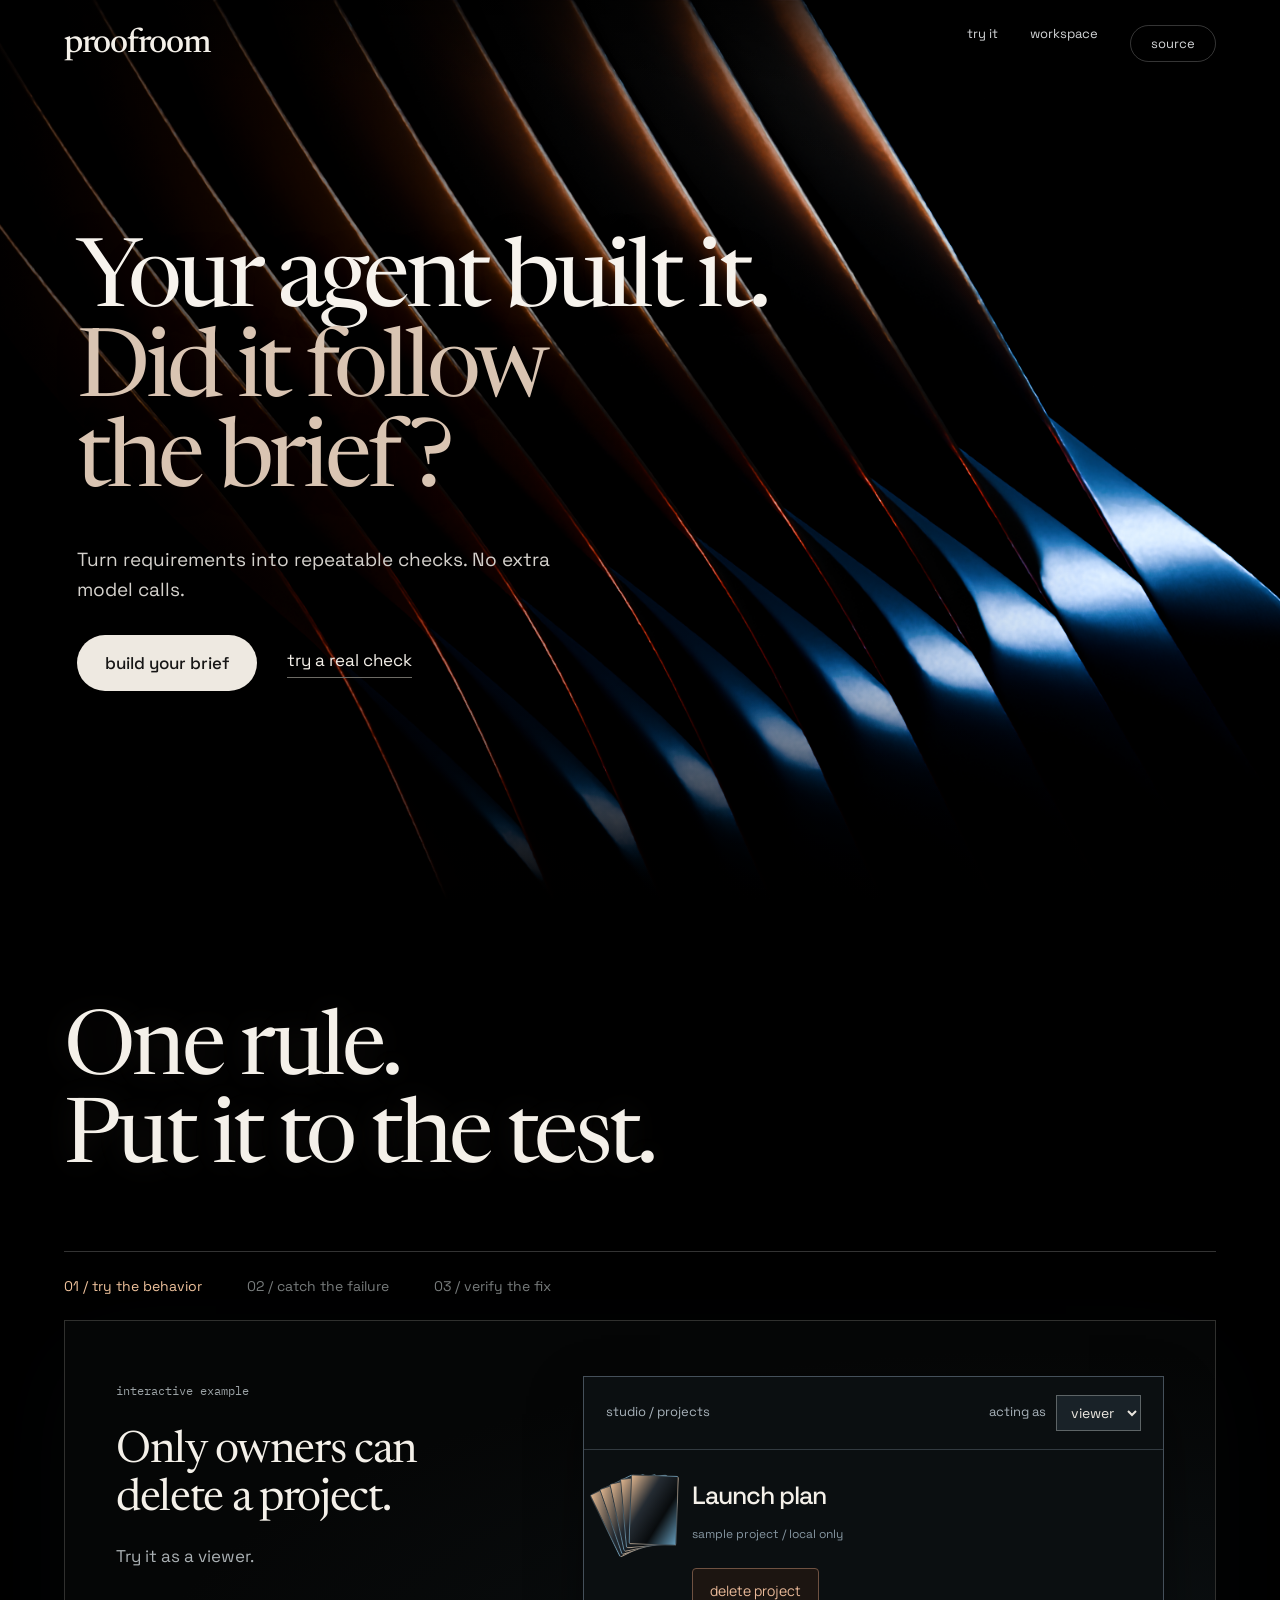
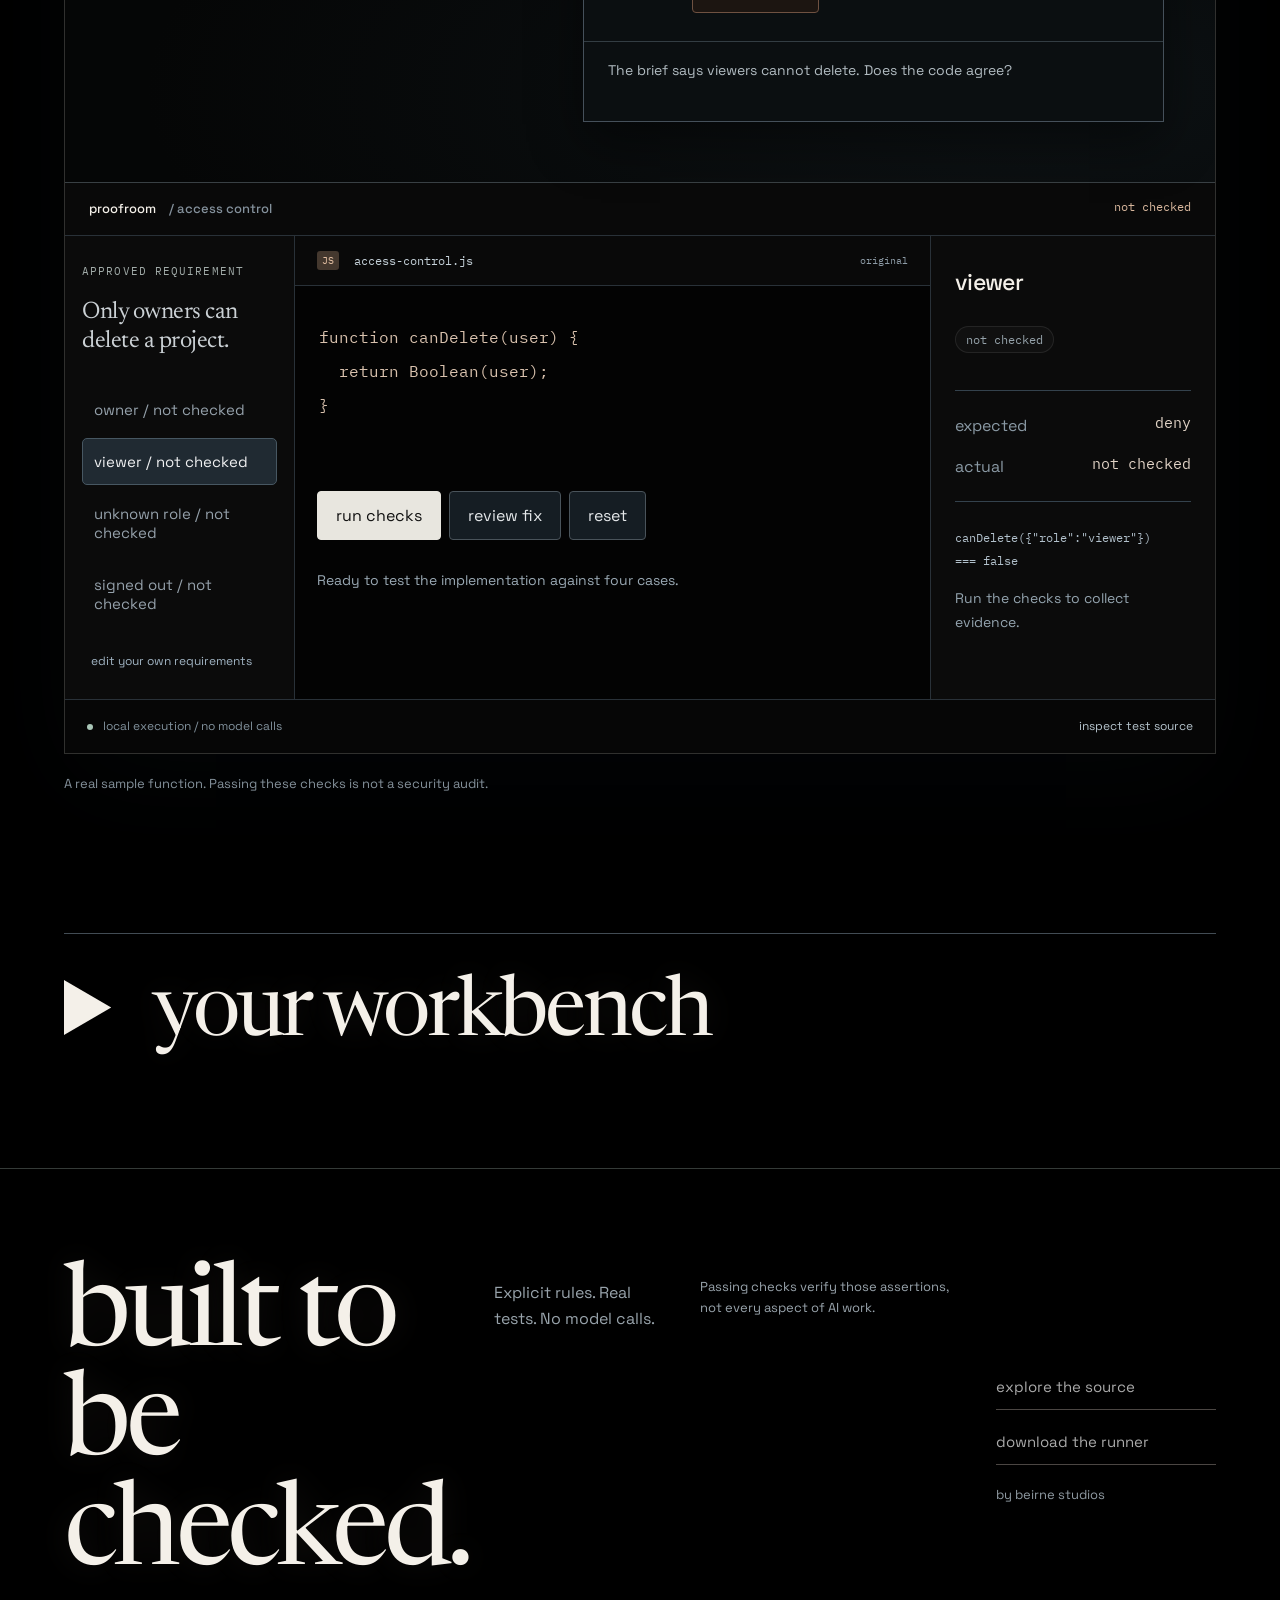
==== commit c88cd171: "Center Proofroom on an interactive behavior-to-evidence demo" ====
--- a/index.html
+++ b/index.html
@@ -1,7 +1,7 @@
 <!doctype html>
-<html lang="en"><head><meta charset="utf-8"><meta name="viewport" content="width=device-width,initial-scale=1"><title>Proofroom | Keep your AI build on brief</title><meta name="description" content="Define your product, prepare an assignment for your coding AI, and review evidence against your approved requirements."><link rel="stylesheet" href="style.css?v=permissions-8"><link rel="stylesheet" href="cinematic.css?v=5"><link rel="stylesheet" href="editorial.css?v=4"></head>
+<html lang="en"><head><meta charset="utf-8"><meta name="viewport" content="width=device-width,initial-scale=1"><title>Proofroom | Keep your AI build on brief</title><meta name="description" content="Define your product, prepare an assignment for your coding AI, and review evidence against your approved requirements."><link rel="stylesheet" href="style.css?v=permissions-8"><link rel="stylesheet" href="cinematic.css?v=5"><link rel="stylesheet" href="editorial.css?v=5"></head>
 <body><header class="masthead"><a class="brand" href="./">proofroom</a><nav aria-label="Main"><a href="#quick-demo">Try it</a><a href="#workspace" id="open-workspace-nav">workspace</a><a href="https://github.com/ebeirne/proofroom" target="_blank" rel="noopener">Source</a></nav></header>
-<main><section class="cinema-hero"><video id="hero-motion" autoplay muted loop playsinline preload="metadata" poster="wind-poster.png" aria-hidden="true"><source src="wind-1080p120.mp4" type="video/mp4"></video><div class="hero-shade" aria-hidden="true"></div><div class="hero-copy"><h1>Ambition meets<br><span>accountability.</span></h1><div class="hero-detail"><p>A harness for your agents. Proof for your work.</p><div class="hero-links"><a class="hero-cta" href="#workspace" data-open-workspace>build your brief</a><a class="hero-secondary" href="#quick-demo">try a real check</a></div></div></div></section><section class="product-story"><div class="story-title"><h2>A little structure.<br><span>A lot less drift.</span></h2></div><nav class="chapter-nav" aria-label="Walkthrough chapters"><a href="#chapter-direction">01 give it direction.</a><a href="#chapter-checks">02 challenge the result.</a><a href="#chapter-evidence">03 leave a trail.</a></nav><div class="scroll-chapters"><article class="scroll-chapter" id="chapter-direction"><div class="chapter-heading"><span>01</span><h3>give it direction.</h3><a href="#workspace" data-workspace-tab="0">create your brief</a></div><img src="direction-visual.svg" alt="Approved requirements layered into a master brief" width="1100" height="650" loading="lazy"></article><article class="scroll-chapter" id="chapter-checks"><div class="chapter-heading"><span>02</span><h3>challenge the result.</h3><a href="#workspace" data-workspace-tab="3">configure checks</a></div><img src="checks-visual.svg" alt="Four permission checks expose two failures" width="1100" height="650" loading="lazy"></article><article class="scroll-chapter" id="chapter-evidence"><div class="chapter-heading"><span>03</span><h3>leave a trail.</h3><a href="#workspace" data-workspace-tab="4">open review history</a></div><img src="evidence-visual.svg" alt="Brief and file fingerprints connected to a review record" width="1100" height="650" loading="lazy"></article></div></section><section id="quick-demo" class="review-section"><div class="review-intro"><h2>Looks right?<br><span>Prove it.</span></h2></div><div class="review-app"><div class="review-top"><span>proofroom <span class="dim">/ access control</span></span><span id="review-summary" role="status" aria-live="polite">not checked</span></div><div class="review-body"><aside class="review-sidebar"><h3>approved requirement</h3><p>Only owners can delete a project.</p><div id="review-checks" aria-label="Select a permission check"></div><a href="#workspace" data-workspace-tab="1">edit your own requirements</a></aside><div class="review-editor"><div class="review-file"><span class="file-icon" aria-hidden="true">JS</span> access-control.js <span id="review-revision">original</span></div><pre id="review-source"></pre><div id="review-diff" hidden><span>proposed change</span><pre class="removed">− return Boolean(user);</pre><pre class="added">+ return user?.role === 'owner';</pre></div><div class="review-actions"><button id="review-run">run checks</button><button id="review-fix">review fix</button><button id="review-reset">reset</button></div><p id="review-message" role="status">Ready to test the implementation against four cases.</p></div><section class="review-inspector" aria-label="Selected check evidence"><h3 id="review-selected">viewer</h3><p id="review-verdict">not checked</p><dl><dt>expected</dt><dd id="review-expected">deny</dd><dt>actual</dt><dd id="review-actual">not checked</dd></dl><pre id="review-assertion"></pre><p id="review-explanation">Run the checks to collect evidence.</p></section></div><div class="review-bottom"><span><i class="live-dot" aria-hidden="true"></i> local execution / no model calls</span><a href="https://github.com/ebeirne/proofroom/blob/main/permissions-demo.js">inspect test source</a></div></div><p class="review-boundary">A real sample function. Passing these checks is not a security audit.</p></section><details class="recorded-demo"><summary>watch another example</summary><video controls playsinline preload="metadata" poster="proofroom-demo.jpg?v=technical2" aria-label="20 second Proofroom demo: a failing cart calculation is corrected and passes"><source src="proofroom-demo.mp4?v=technical2" type="video/mp4"></video><p>A recreated walkthrough using real test results. Brief, failed check, fix, passing receipt.</p></details>
+<main><section class="cinema-hero"><video id="hero-motion" autoplay muted loop playsinline preload="metadata" poster="wind-poster.png" aria-hidden="true"><source src="wind-1080p120.mp4" type="video/mp4"></video><div class="hero-shade" aria-hidden="true"></div><div class="hero-copy"><h1>Your agent built it.<br><span>Did it follow<br>the brief?</span></h1><div class="hero-detail"><p>Turn requirements into repeatable checks. No extra model calls.</p><div class="hero-links"><a class="hero-cta" href="#workspace" data-open-workspace>build your brief</a><a class="hero-secondary" href="#quick-demo">try a real check</a></div></div></div></section><section id="quick-demo" class="review-section"><div class="review-intro"><h2>One rule.<br><span>Put it to the test.</span></h2></div><div class="experience-steps" aria-label="Demo progress"><span data-phase="0" class="active">01 / try the behavior</span><span data-phase="1">02 / catch the failure</span><span data-phase="2">03 / verify the fix</span></div><div class="review-app"><section class="behavior-lab" aria-label="Try the sample application"><div class="behavior-rule"><span class="sample-label">interactive example</span><h3>Only owners can<br>delete a project.</h3><p>Try it as a viewer.</p></div><div class="sample-project"><div class="sample-top"><span>studio / projects</span><label>acting as <select id="sample-role"><option value="viewer">viewer</option><option value="owner">owner</option></select></label></div><div class="sample-object" id="sample-object"><div class="object-lines" aria-hidden="true"><i></i><i></i><i></i><i></i><i></i></div><div><h4>Launch plan</h4><span>sample project / local only</span></div><button id="sample-delete" type="button">delete project</button></div><p id="sample-feedback" role="status">The brief says viewers cannot delete. Does the code agree?</p></div></section><div class="review-top"><span>proofroom <span class="dim">/ access control</span></span><span id="review-summary" role="status" aria-live="polite">not checked</span></div><div class="review-body"><aside class="review-sidebar"><h3>approved requirement</h3><p>Only owners can delete a project.</p><div id="review-checks" aria-label="Select a permission check"></div><a href="#workspace" data-workspace-tab="1">edit your own requirements</a></aside><div class="review-editor"><div class="review-file"><span class="file-icon" aria-hidden="true">JS</span> access-control.js <span id="review-revision">original</span></div><pre id="review-source"></pre><div id="review-diff" hidden><span>proposed change</span><pre class="removed">− return Boolean(user);</pre><pre class="added">+ return user?.role === 'owner';</pre></div><div class="review-actions"><button id="review-run">run checks</button><button id="review-fix">review fix</button><button id="review-reset">reset</button></div><p id="review-message" role="status">Ready to test the implementation against four cases.</p></div><section class="review-inspector" aria-label="Selected check evidence"><h3 id="review-selected">viewer</h3><p id="review-verdict">not checked</p><dl><dt>expected</dt><dd id="review-expected">deny</dd><dt>actual</dt><dd id="review-actual">not checked</dd></dl><pre id="review-assertion"></pre><p id="review-explanation">Run the checks to collect evidence.</p></section></div><div class="review-bottom"><span><i class="live-dot" aria-hidden="true"></i> local execution / no model calls</span><a href="https://github.com/ebeirne/proofroom/blob/main/permissions-demo.js">inspect test source</a></div></div><p class="review-boundary">A real sample function. Passing these checks is not a security audit.</p></section><details class="recorded-demo"><summary>watch another example</summary><video controls playsinline preload="metadata" poster="proofroom-demo.jpg?v=technical2" aria-label="20 second Proofroom demo: a failing cart calculation is corrected and passes"><source src="proofroom-demo.mp4?v=technical2" type="video/mp4"></video><p>A recreated walkthrough using real test results. Brief, failed check, fix, passing receipt.</p></details>
 
 <details class="advanced-workspace"><summary>your workbench</summary><section id="workspace" class="brief-workspace"><p id="notice" role="status" aria-live="polite">An example brief is ready to explore. Everything saves in this browser.</p><div class="brief-toolbar"><button id="new">New brief</button><button id="download">Save JSON</button><button id="master">Export master brief</button><label class="file-label">Open JSON<input id="import" type="file" accept=".json,application/json"></label></div>
 <section class="brief-panel"><h2>Your north star.</h2><form id="project-form"><label>Product name<input id="name" maxlength="160" required></label><label>What should it accomplish?<textarea id="goal" maxlength="4000" required></textarea></label><label>Who is it for?<input id="audience" maxlength="500" required></label><button class="primary">Save direction</button></form></section>
@@ -9,4 +9,4 @@
 <section class="brief-panel"><h2>Close the gaps.</h2><div id="questions"></div><button id="save-answers">Save answers</button><form id="question-form"><label>Another decision to resolve<input id="new-question" required maxlength="4000"></label><button>Add question</button></form><div id="issues"></div><p id="brief-status"></p><label>Your name<input id="approver" maxlength="160" placeholder="Who approves this brief?"></label><button id="approval" class="primary">Approve this version</button><p class="small-note">Editing the brief invalidates its approval and clears the current task and review. This is a local acknowledgment, not an authenticated signature.</p></section>
 <section class="brief-panel"><h2>One clear assignment.</h2><label>What should the AI do next?<textarea id="objective" placeholder="Implement the first demo flow."></textarea></label><div id="task-picks"></div><p class="small-note">Selected dependencies and all hard project rules travel with the task.</p><button id="make-task" class="primary">Prepare task packet</button><label>Copyable task instructions<textarea id="task-preview" readonly rows="10"></textarea></label><button id="task-download" disabled>Download TASK.md</button></section>
 <section class="brief-panel"><h2>Check the actual files.</h2><p>Run repeatable file checks locally. No model calls, no AI tokens, no file uploads to a server.</p><p>Approve your brief first. Map checks to requirement IDs. Select the files your AI changed, then run a review session.</p><label>Checks (JSON)<textarea id="check-rules" rows="10" spellcheck="false"></textarea></label><p class="small-note">Operations: exists, contains, excludes, jsonEquals. Text checks match literal source, not running behavior. JSON checks use JSON Pointer paths. Requirements without checks remain not checked.</p><label>Select project text files<input id="check-files" type="file" multiple></label><p id="selected-files"></p><button id="run-checks" class="primary">Run automated checks</button><button id="demo-checks">Try a failing example</button><button id="download-receipt" disabled>Download receipt</button><div id="auto-results" role="status">No automated session yet.</div><p class="small-note">Files are read as text and never executed. Pass means this specific assertion passed, not that an entire feature is correct. Reports include hashes of the brief, rules and files. Choose fresh files after each code change.</p></section><section class="brief-panel"><h2>Run it where you build.</h2><p>Use the local runner for real Node tests. Use GitHub Actions to repeat them on every push, with a receipt attached to each run.</p><details><summary>Set up local or hosted verification</summary><p>Download or clone Proofroom, save your approved brief as proofroom-brief.json, and configure proofroom.config.json. Node.js 22 or newer is required.</p><pre class="command-example">node runner.cjs /path/to/project --allow-run --out report.json</pre><p>Test commands execute your project's code with your account's permissions. Run trusted projects only. They are not sandboxed locally.</p><p>For hosted runs, copy the runner files and <a href="https://github.com/ebeirne/proofroom/blob/main/.github/workflows/proofroom.yml" target="_blank" rel="noopener">Proofroom workflow</a> into your repository. It runs on pushes to main and manual dispatch, with read-only repository permissions and no configured secrets.</p><p>Private repositories can use the same local runner and GitHub workflow. The browser connection below reads public run status only. GitHub runner quotas and charges are separate from AI tokens.</p><a href="https://github.com/ebeirne/proofroom#local-and-github-verification" target="_blank" rel="noopener">Full setup instructions</a></details><label>Node tests for this project (JSON)<textarea id="node-tests" rows="5" spellcheck="false">[]</textarea></label><p class="small-note">Example: [{"id":"unit","requirement":"R1","args":["--test","test/cart.test.cjs"],"timeoutMs":30000}]. Commands run locally or in Actions, never in this webpage.</p><button id="export-config">Export runner config</button><p><a href="runner-kit.zip" download>Download local runner and GitHub workflow</a></p><label>Public GitHub repository<input id="github-repo" value="ebeirne/proofroom" placeholder="owner/repository"></label><button id="connect-github" class="primary">Connect public GitHub runs</button><p id="hosted-status" role="status"></p><div id="github-runs"></div><label>Import a runner receipt<input id="receipt-file" type="file" accept=".json,application/json"></label><h3>Recent sessions</h3><p class="small-note">Saved in this browser. Imported receipts are labeled separately and are not authenticated.</p><div id="session-history"></div></section></section>
-</details><footer class="closing"><div><h2>built to be<br>checked.</h2><p>Explicit rules. Real tests. No model calls.</p><p class="boundary">Passing checks verify those assertions, not every aspect of AI work.</p></div><div class="closing-links"><a href="https://github.com/ebeirne/proofroom">explore the source</a><a href="runner-kit.zip" download>download the runner</a><span>by beirne studios</span></div></footer></main><script src="workspace-tabs.js"></script><script src="permissions-demo.js"></script><script src="review-ui.js"></script><script src="cinematic.js?v=4"></script><script src="brief-core.js"></script><script src="workspace.js"></script><script src="verifier.js"></script><script src="auto-review.js"></script><script src="hosted.js"></script></body></html>+</details><footer class="closing"><div><h2>built to be<br>checked.</h2><p>Explicit rules. Real tests. No model calls.</p><p class="boundary">Passing checks verify those assertions, not every aspect of AI work.</p></div><div class="closing-links"><a href="https://github.com/ebeirne/proofroom">explore the source</a><a href="runner-kit.zip" download>download the runner</a><span>by beirne studios</span></div></footer></main><script src="workspace-tabs.js"></script><script src="permissions-demo.js"></script><script src="review-ui.js"></script><script src="experience.js"></script><script src="cinematic.js?v=4"></script><script src="brief-core.js"></script><script src="workspace.js"></script><script src="verifier.js"></script><script src="auto-review.js"></script><script src="hosted.js"></script></body></html>
--- a/editorial.css
+++ b/editorial.css
@@ -11,3 +11,5 @@
 /* Expansive visual chapters, with the interface kept below the illustration. */
 .story-layout{display:flex;flex-direction:column;gap:40px}.story-navigation{display:grid;grid-template-columns:1fr 1.2fr 1fr;gap:32px}.story-navigation button{font-size:clamp(27px,3.1vw,47px);gap:18px;align-items:baseline;padding:24px 0;white-space:normal}.story-navigation button span{font-size:12px}#story-panel{width:100%;min-width:0}.story-visual{display:block;width:100%;height:auto;max-height:760px;object-fit:contain;border:1px solid #23292c;background:#030405}.story-document{border:0;border-top:1px solid #32302b;background:none;min-height:0;padding:30px 0;display:grid;grid-template-columns:1fr 1.3fr auto;gap:18px 40px;align-items:center}#story-file{grid-column:1;font-size:13px}#story-heading{grid-column:1;grid-row:2;margin:0;font-size:38px;max-width:360px}#story-snippet{grid-column:2;grid-row:1/3;font-size:14px;margin:0;padding:0;border:0}#story-action{grid-column:3;grid-row:1/3;justify-self:end;white-space:nowrap}.product-story{padding-left:4vw;padding-right:4vw}@media(max-width:700px){.story-navigation{grid-template-columns:1fr;gap:0}.story-navigation button{font-size:30px;padding:16px 0}.story-layout{gap:25px}.story-visual{width:100%;min-height:260px;object-fit:contain}.story-document{grid-template-columns:1fr;gap:20px;padding:25px 4px}#story-file,#story-heading,#story-snippet,#story-action{grid-column:1;grid-row:auto}#story-heading{font-size:34px}#story-action{justify-self:start}#story-snippet{font-size:13px}.product-story{padding-inline:6vw}}
 .chapter-nav{display:flex;gap:30px;border-block:1px solid #292929;padding:22px 0;flex-wrap:wrap}.chapter-nav a{font-size:16px;color:#c7c2b9}.chapter-nav a:hover{color:#ecc4a3}.scroll-chapter{padding-top:85px;scroll-margin-top:25px}.chapter-heading{display:flex;align-items:baseline;gap:25px;margin-bottom:30px}.chapter-heading>span{font:13px 'IBM Plex Mono';color:#d3ab8a}.chapter-heading h3{font:400 clamp(40px,5vw,76px)/1.05 'Newsreader',Georgia,serif;letter-spacing:-.035em;margin:0}.chapter-heading a{margin-left:auto;color:#e7bd9a;font-size:16px;border-bottom:1px solid #76604c;white-space:nowrap}.scroll-chapter>img{display:block;width:100%;height:auto;border:1px solid #262a2c}.scroll-chapter+.scroll-chapter{margin-top:35px}@media(max-width:700px){.chapter-nav{gap:16px;flex-direction:column}.chapter-heading{flex-wrap:wrap;gap:15px}.chapter-heading h3{font-size:39px;flex:1}.chapter-heading a{margin-left:30px;width:max-content}.scroll-chapter{padding-top:50px}.scroll-chapter+.scroll-chapter{margin-top:10px}}
+/* The live application is the centerpiece. */
+.hero-copy h1{font-size:clamp(66px,7.4vw,116px);max-width:1000px}.hero-copy h1 span{color:#d9c4b2}.hero-copy p{font-size:19px;max-width:510px}.review-section{padding-top:110px}.review-intro h2{font-size:clamp(60px,7vw,100px)}.experience-steps{display:flex;gap:45px;padding:25px 0;color:#777b7b;font:14px 'Space Grotesk';border-top:1px solid #333}.experience-steps .active{color:#efc29c}.review-app{border-radius:0;box-shadow:0 30px 100px #16263320}.behavior-lab{display:grid;grid-template-columns:.9fr 1.3fr;gap:5vw;padding:55px 4vw 60px;background:radial-gradient(ellipse at 85% 80%,#19242a66,transparent 65%),#050606;border-bottom:1px solid #394044}.sample-label{font:12px 'IBM Plex Mono';color:#9ba2a5}.behavior-rule h3{font:400 clamp(35px,3.5vw,52px)/1.08 'Newsreader';letter-spacing:-.03em;margin:25px 0 18px}.behavior-rule p{color:#aab0b3;font-size:17px}.sample-project{align-self:center;background:#0b0f11;border:1px solid #45505a;box-shadow:0 20px 50px #0007}.sample-top{display:flex;justify-content:space-between;align-items:center;padding:18px 22px;border-bottom:1px solid #323a40;font-size:13px;color:#a9b3bb}.sample-top label{display:flex;align-items:center;gap:10px}.sample-top select{font:14px 'Space Grotesk';padding:7px 10px;background:#192228;color:#eae6df;border:1px solid #5d6466;border-radius:3px}.sample-object{padding:28px 24px;display:grid;grid-template-columns:64px 1fr;gap:20px;align-items:center}.sample-object h4{font:500 25px 'Space Grotesk';margin:0 0 8px;letter-spacing:-1px}.sample-object span{font-size:12px;color:#8696a1}.sample-object button{grid-column:2;justify-self:start;border-color:#6f5141;color:#e8b898;background:#1c1511;font-size:14px}.object-lines{height:70px;position:relative;transform:rotate(-12deg)}.object-lines i{position:absolute;inset:0 8px;background:linear-gradient(120deg,#dfb58e,#242b32 35%,#080b0d 65%,#649ab9);border:1px solid #82939c55;transform:translateX(calc(var(--i)*7px)) rotate(calc(var(--i)*7deg));border-radius:3px}.object-lines i:nth-child(1){--i:-2}.object-lines i:nth-child(2){--i:-1}.object-lines i:nth-child(3){--i:0}.object-lines i:nth-child(4){--i:1}.object-lines i:nth-child(5){--i:2}.was-deleted h4{text-decoration:line-through;color:#887b71}.was-deleted .object-lines{opacity:.2}#sample-feedback{font-size:14px;line-height:1.6;margin:0;padding:17px 24px;border-top:1px solid #333d43;color:#b1bbc1;min-height:80px}#sample-feedback[data-state=fail]{color:#efad88}#sample-feedback[data-state=pass]{color:#aed2ba}.review-top{padding-block:16px}.review-sidebar>h3{font-size:11px}.review-sidebar>p{font-size:24px}.review-body{min-height:400px}.review-boundary{max-width:650px;text-align:left;font-size:13px}.closing{margin-top:0}.recorded-demo{display:none}@media(max-width:750px){.hero-copy h1{font-size:clamp(50px,10vw,76px)}.hero-copy p{font-size:17px;max-width:300px}.experience-steps{gap:15px;font-size:12px;justify-content:space-between}.behavior-lab{grid-template-columns:1fr;padding:30px 20px;gap:20px}.behavior-rule h3{font-size:37px;margin-top:16px}.sample-top{padding:14px;gap:10px;font-size:11px}.sample-top label{gap:6px}.sample-object{padding:25px 18px;gap:16px;grid-template-columns:48px 1fr}.sample-object h4{font-size:23px}.review-intro h2{font-size:55px}}
